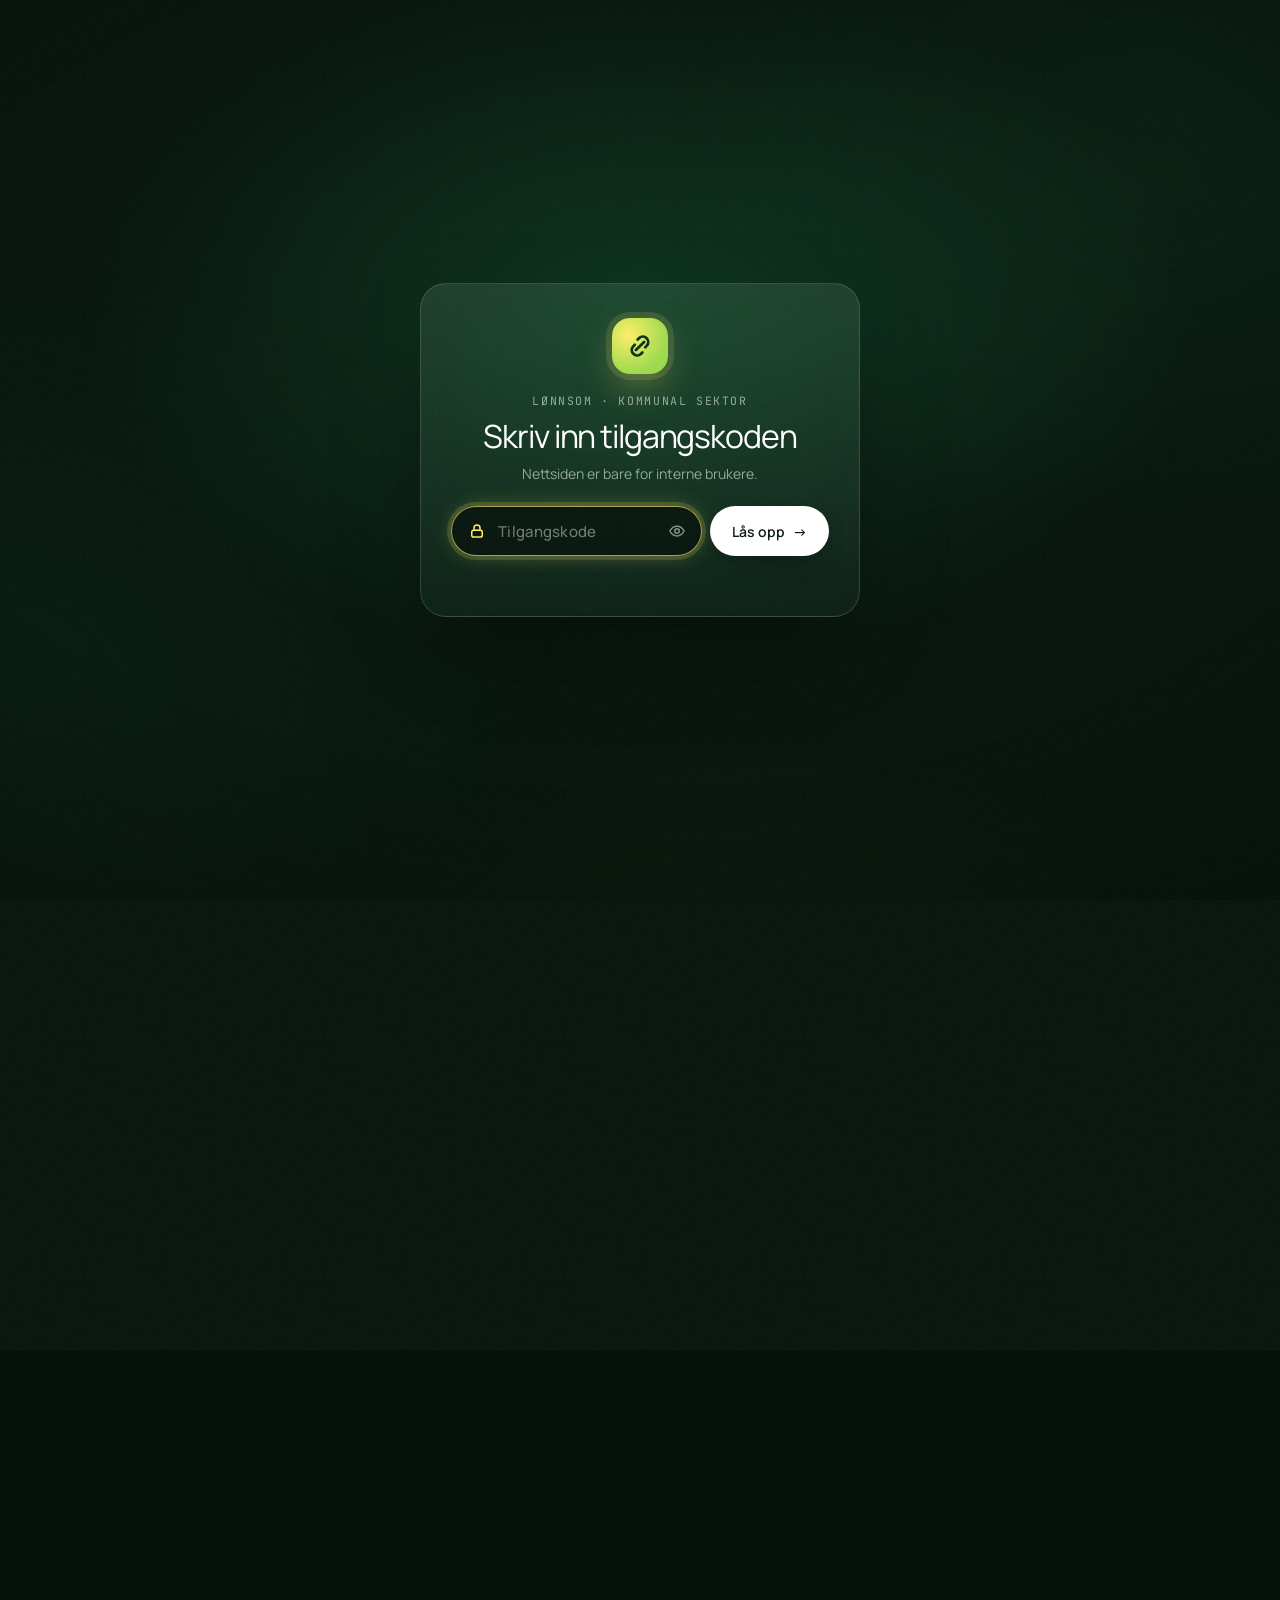
==== index.html @ acadf08d "Legg til tilgangskode for nettsiden - Inngangsbilde som skjuler siden til koden er skrevet inn - Kod" ====
<!doctype html>
<html lang="nb">
<head>
  <meta charset="utf-8" />
  <meta name="viewport" content="width=device-width, initial-scale=1" />
  <meta name="robots" content="noindex, nofollow" />
  <script>/* Tilgangskode: skjul siden til koden er skrevet inn (se common.js) */try{if(localStorage.getItem("lonnsom.tilgang")!=="6b29b11ce68a262dfa3caf9f489eb4ff62b6685bd73b86b9f7c54dc0cec670ff")document.documentElement.classList.add("locked")}catch(e){document.documentElement.classList.add("locked")}</script>
  <title>Lønnsom – Sykepengekalkulator</title>
  <meta name="description" content="Beregn arbeidsgiverperiode, NAV-periode, maksdato og gjenopptjening av sykepenger – laget for lønnsmedarbeidere i kommunal sektor." />
  <link rel="icon" href="data:image/svg+xml,%3Csvg xmlns=%27http://www.w3.org/2000/svg%27 viewBox=%270 0 32 32%27%3E%3Crect width=%2732%27 height=%2732%27 rx=%278%27 fill=%27%230b4a2b%27/%3E%3Cpath d=%27M12 20l8-8M13.5 9.5l1.6-1.6a5 5 0 0 1 7 7L20.5 16.5M18.5 22.5l-1.6 1.6a5 5 0 0 1-7-7l1.6-1.6%27 fill=%27none%27 stroke=%27%23feed65%27 stroke-width=%272.6%27 stroke-linecap=%27round%27/%3E%3C/svg%3E" />
  <link rel="preconnect" href="https://fonts.googleapis.com" />
  <link rel="preconnect" href="https://fonts.gstatic.com" crossorigin />
  <link href="https://fonts.googleapis.com/css2?family=Manrope:wght@300;400;500;600;700&family=JetBrains+Mono:wght@400;500&display=swap" rel="stylesheet" />
  <link rel="stylesheet" href="styles.css" />
</head>
<body>
  <div class="glow" aria-hidden="true"></div>

  <header class="topbar">
    <a class="brand" href="index.html" aria-label="Lønnsom – til toppen">
      <svg class="brand-mark" viewBox="0 0 24 24" aria-hidden="true"><path d="M8.5 15.5 15.5 8.5M10 6.5l1.3-1.3a4.6 4.6 0 0 1 6.5 6.5L16.5 13M14 17.5l-1.3 1.3a4.6 4.6 0 0 1-6.5-6.5L7.5 11"/></svg>
      Lønnsom
    </a>
    <nav class="nav-pill" aria-label="Seksjoner">
      <a href="#kalkulator">Kalkulator</a>
      <a href="#kalender">Kalender</a>
      <a href="#tidslinje">Tidslinje</a>
      <a href="#eksempler">Eksempler</a>
      <a href="#regler">Regler</a>
    </nav>
    <div class="page-menu" data-current="index.html"></div>
  </header>

  <section class="stage" id="top">
    <div class="stage-bg" aria-hidden="true">
      <span class="blob b1"></span><span class="blob b2"></span><span class="blob b3"></span><span class="blob b4"></span><span class="blob b5"></span>
    </div>
    <canvas class="hero-particles" aria-hidden="true"></canvas>
    <div class="scrim" aria-hidden="true"></div>

    <div class="stage-inner">
      <aside class="facts">
        <p class="facts-head"><svg viewBox="0 0 24 24" aria-hidden="true"><path d="M12 21s-7-6.2-7-11.5a7 7 0 0 1 14 0C19 14.8 12 21 12 21Z"/><circle cx="12" cy="9.5" r="2.5"/></svg> Kommunal sektor · HTA § 8</p>
        <div class="fact"><span>Arbeidsgiverperiode</span><b>16 dager</b><i>dag 1–16</i></div>
        <div class="fact"><span>Maks sykepenger</span><b>248 dager</b><i>≈ 52 uker</i></div>
        <div class="fact"><span>1 G fra 1.5.2026</span><b id="chipG">136 549</b><i>kr</i></div>
      </aside>

      <div class="hero">
        <p class="eyebrow">Folketrygdloven kap. 8 · Sykepenger</p>
        <h1>Sykepenger,<br />regnet ut riktig</h1>
        <div class="hero-row">
          <p class="lead">Regn ut arbeidsgiverperioden, når NAV overtar, maksdato og når den ansatte får ny rett. Laget for lønnsmedarbeidere i kommunen, med alt vist i en kalender.</p>
          <a class="cta-pill" href="#kalkulator">Start beregning <span>→</span></a>
        </div>
      </div>

      <ul class="features">
        <li><svg viewBox="0 0 24 24" aria-hidden="true"><rect x="3.5" y="5" width="17" height="15" rx="3"/><path d="M3.5 10h17M8 3v4M16 3v4"/></svg><span>Arbeidsgiverperiode og NAV-periode dag for dag</span></li>
        <li><svg viewBox="0 0 24 24" aria-hidden="true"><circle cx="12" cy="12" r="8.5"/><path d="M12 7.5V12l3 2"/></svg><span>Maksdato med 248-dagersregelen</span></li>
        <li><svg viewBox="0 0 24 24" aria-hidden="true"><path d="M4 12a8 8 0 0 1 13.7-5.7L20 8.5M20 4v4.5h-4.5M20 12a8 8 0 0 1-13.7 5.7L4 15.5M4 20v-4.5h4.5"/></svg><span>Ny rett etter 26 uker i arbeid</span></li>
        <li><svg viewBox="0 0 24 24" aria-hidden="true"><path d="M12 3 5 6v5.5c0 4.3 3 8 7 9.5 4-1.5 7-5.2 7-9.5V6l-7-3Z"/><path d="m9 12 2 2 4-4"/></svg><span>6G-tak, kommunens sykelønn og frister</span></li>
      </ul>
    </div>
  </section>

  <main>
    <!-- KALKULATOR -->
    <section id="kalkulator" class="calc">
      <form id="form" class="card form" autocomplete="off" onsubmit="return false">
        <div class="card-head">
          <h2>Fravær</h2>
          <button type="button" class="ghost" id="resetBtn">Nullstill</button>
        </div>

        <div class="grid2">
          <label class="field">
            <span>Første fraværsdag</span>
            <input type="date" id="start" required />
          </label>
          <label class="field">
            <span>Sykmeldt t.o.m. <em>valgfritt</em></span>
            <input type="date" id="end" />
          </label>
        </div>

        <label class="field">
          <span>Sykmeldingsgrad <output id="gradOut">100 %</output></span>
          <input type="range" id="grad" min="20" max="100" step="5" value="100" />
          <small>Gradert sykmelding gir lavere utbetaling, men hver dag teller som en hel sykepengedag.</small>
        </label>

        <div class="grid2">
          <label class="field">
            <span>Brukte dager <em>siste 3 år</em></span>
            <input type="number" id="prior" min="0" max="248" value="0" inputmode="numeric" />
          </label>
          <label class="field">
            <span>Ansatt fra <em>opptjening</em></span>
            <input type="date" id="ansatt" />
          </label>
        </div>

        <label class="field">
          <span>Årslønn (100 % lønn inkl. faste tillegg)</span>
          <div class="suffix"><input type="text" id="lonn" value="620 000" inputmode="numeric" /><i>kr</i></div>
        </label>

        <details class="adv">
          <summary>Flere faktorer <span>16-dagersregel · alder · ferie · G</span></summary>

          <fieldset>
            <legend>Tidligere sykefravær (16-dagersregelen)</legend>
            <div class="grid2">
              <label class="field">
                <span>Forrige fravær slutt</span>
                <input type="date" id="prevEnd" />
              </label>
              <label class="field">
                <span>AGP-dager brukt</span>
                <input type="number" id="prevAgp" min="0" max="16" value="0" inputmode="numeric" />
              </label>
            </div>
            <small>Hvis det er færre enn 16 dager mellom to fravær, regnes de sammen, og den ansatte får ikke en ny arbeidsgiverperiode.</small>
          </fieldset>

          <div class="grid2">
            <label class="field">
              <span>Fødselsdato <em>67/70 år</em></span>
              <input type="date" id="birth" />
            </label>
            <label class="field">
              <span>Ferie <em>hverdager</em></span>
              <input type="number" id="ferie" min="0" max="60" value="0" inputmode="numeric" />
            </label>
          </div>

          <div class="grid2">
            <label class="field">
              <span>Tilbake i arbeid <em>etter maks</em></span>
              <input type="date" id="back" />
            </label>
            <label class="field">
              <span>Grunnbeløp (G)</span>
              <div class="suffix"><input type="text" id="G" value="136 549" inputmode="numeric" /><i>kr</i></div>
            </label>
          </div>
        </details>
      </form>

      <div class="results" id="results" aria-live="polite"></div>
    </section>

    <!-- KALENDER -->
    <section id="kalender" class="section">
      <div class="section-head">
        <div>
          <p class="eyebrow">Kalender</p>
          <h2>Hvem betaler hvilken dag</h2>
        </div>
        <div class="seg" role="group" aria-label="Kalenderperiode">
          <button type="button" class="on" data-range="sick">Sykmeldingen</button>
          <button type="button" data-range="maks">Fram til maksdato</button>
        </div>
      </div>
      <div class="legend">
        <span><i class="sw agp"></i>Arbeidsgiver (AGP)</span>
        <span><i class="sw nav"></i>NAV</span>
        <span><i class="sw proj"></i>Framskrevet</span>
        <span><i class="sw maks"></i>Maksdato</span>
        <span><i class="sw hol"></i>Helligdag</span>
      </div>
      <div class="months" id="months"></div>
    </section>

    <!-- TIDSLINJE -->
    <section id="tidslinje" class="section">
      <div class="section-head">
        <div>
          <p class="eyebrow">Oppfølging</p>
          <h2>Tidslinje og frister</h2>
        </div>
      </div>
      <ol class="timeline" id="timeline"></ol>
    </section>

    <!-- EKSEMPLER -->
    <section class="section" id="eksempler">
      <div class="section-head">
        <div>
          <p class="eyebrow">Eksempler</p>
          <h2>Slik blir det i praksis</h2>
        </div>
      </div>
      <div class="examples">
        <article class="card example">
          <header class="ex-head">
            <span class="ex-avatar">K</span>
            <div><h3>Kari, sykepleier</h3><p>Sykmeldt hele 2026</p></div>
            <span class="ex-tag">Maksdato</span>
          </header>
          <p class="ex-text">Kari blir syk mandag 5. januar 2026 og er sykmeldt ut året. Hun har ikke vært syk de siste 3 årene og har 560 000 kr i årslønn.</p>
          <ol class="ex-steps">
            <li><span>Arbeidsgiverperiode, 16 dager</span><b>5.–20. jan. 2026</b></li>
            <li><span>NAV overtar</span><b>21. jan. 2026</b></li>
            <li><span>248 sykepengedager (12 i AGP + 236 fra NAV)</span><b>16. des. 2026</b></li>
            <li><span>Dagsats fra NAV (560 000 kr / 260)</span><b>2 154 kr</b></li>
            <li><span>Tilbake i jobb 17. des. + 26 uker</span><b>Ny rett 17. juni 2027</b></li>
          </ol>
          <p class="ex-note">Sykmeldingen varer til 31. desember, men NAV betaler ikke sykepenger etter maksdatoen 16. desember. Kari må være helt arbeidsfør i 26 uker før hun får ny rett.</p>
          <button type="button" class="primary ex-btn" data-form="form" data-scroll="#kalkulator" data-fill='{"start": "2026-01-05", "end": "2026-12-31", "grad": "100", "prior": "0", "ansatt": "2018-08-01", "lonn": "560 000", "prevEnd": "", "prevAgp": "0", "birth": "", "ferie": "0", "back": "", "G": "136 549"}'>Prøv i kalkulatoren</button>
        </article>
        <article class="card example">
          <header class="ex-head">
            <span class="ex-avatar">O</span>
            <div><h3>Ole, saksbehandler</h3><p>To fravær tett på hverandre</p></div>
            <span class="ex-tag">16-dagersregelen</span>
          </header>
          <p class="ex-text">Ole var syk 2.–9. mars 2026. Han blir syk igjen mandag 16. mars og er sykmeldt til 10. april. Årslønnen er 850 000 kr, som er over 6 G.</p>
          <ol class="ex-steps">
            <li><span>Dager mellom fraværene (10.–15. mars)</span><b>6 dager</b></li>
            <li><span>Resten av arbeidsgiverperioden (16 − 8 dager)</span><b>16.–23. mars</b></li>
            <li><span>NAV overtar</span><b>24. mars 2026</b></li>
            <li><span>Dagsats fra NAV (6 G = 819 294 kr / 260)</span><b>3 151 kr</b></li>
            <li><span>Kommunen dekker lønnen over 6 G (HTA)</span><b>118 kr / dag</b></li>
            <li><span>Sykepengedager brukt (6 fra mars + 20 nå)</span><b>26 av 248</b></li>
          </ol>
          <p class="ex-note">Skjærtorsdag, langfredag og 2. påskedag (2., 3. og 6. april) faller på hverdager og teller som sykepengedager.</p>
          <button type="button" class="primary ex-btn" data-form="form" data-scroll="#kalkulator" data-fill='{"start": "2026-03-16", "end": "2026-04-10", "grad": "100", "prior": "6", "ansatt": "2015-01-01", "lonn": "850 000", "prevEnd": "2026-03-09", "prevAgp": "8", "birth": "", "ferie": "0", "back": "", "G": "136 549"}'>Prøv i kalkulatoren</button>
        </article>
      </div>
    </section>

    <!-- REGLER -->
    <section id="regler" class="section">
      <div class="section-head">
        <div>
          <p class="eyebrow">Regelverk</p>
          <h2>Reglene i korte trekk</h2>
        </div>
      </div>
      <div class="rules">
        <article class="rule">
          <h3>Arbeidsgiverperioden</h3>
          <p>Arbeidsgiveren betaler de første <b>16 kalenderdagene</b>. Egenmeldingsdager og sykmeldingsdager regnes sammen. Arbeidsgiveren har bare plikt til å betale når den ansatte har vært ansatt i minst <b>4 uker</b>.</p>
          <span class="ref">ftrl. § 8-19</span>
        </article>
        <article class="rule">
          <h3>16-dagersregelen</h3>
          <p>Er det færre enn 16 dager mellom to fravær, regnes de som ett fravær. Dagene fra forrige arbeidsgiverperiode trekkes da fra. Var hele perioden brukt opp, betaler NAV fra første dag.</p>
          <span class="ref">ftrl. § 8-19</span>
        </article>
        <article class="rule">
          <h3>Maksdato – 248 dager</h3>
          <p>Den ansatte kan få sykepenger i høyst <b>248 sykepengedager</b>, omtrent 52 uker. Bare hverdager telles (mandag til fredag), også helligdager som faller på en hverdag. Arbeidsgiverperioden er med i de 248 dagene. Dager brukt de siste 3 årene trekkes fra.</p>
          <span class="ref">ftrl. § 8-12</span>
        </article>
        <article class="rule">
          <h3>Ny rett – 26 uker</h3>
          <p>Når maksdatoen er nådd, får den ansatte ikke ny rett til sykepenger før hen har vært <b>helt arbeidsfør i 26 uker</b> (182 dager) på rad. Etter maksdato kan AAP eller friskmelding til arbeidsformidling være aktuelt.</p>
          <span class="ref">ftrl. § 8-12</span>
        </article>
        <article class="rule">
          <h3>6G-tak og kommunal sykelønn</h3>
          <p>NAV betaler sykepenger av en inntekt på opptil <b>6 G</b>. Etter HTA § 8 får ansatte i kommunen full lønn i inntil <b>12 måneder</b>. Kommunen betaler da forskjellen over 6 G. Kommunen betaler ut lønnen og får refusjon fra NAV.</p>
          <span class="ref">HTA kap. 1 § 8</span>
        </article>
        <article class="rule">
          <h3>Gradert sykmelding</h3>
          <p>Utbetalingen følger sykmeldingsgraden, men en gradert dag teller som en <b>hel sykepengedag</b>. Den laveste graden er 20 %.</p>
          <span class="ref">ftrl. § 8-13</span>
        </article>
        <article class="rule">
          <h3>Opptjening og minsteinntekt</h3>
          <p>Den ansatte må ha vært i arbeid i minst <b>4 uker</b> rett før fraværet. Inntekten må være minst <b>½ G</b> i året. Har hen vært i jobben kortere enn 4 uker, kan NAV betale fra første dag hvis opptjeningen kommer fra en annen arbeidsgiver.</p>
          <span class="ref">ftrl. §§ 8-2, 8-3</span>
        </article>
        <article class="rule">
          <h3>67 og 70 år</h3>
          <p>Fra 67 år får den ansatte sykepenger i høyst <b>60 dager</b>, og inntekten må være over <b>2 G</b>. Retten til sykepenger faller bort fra og med dagen hen fyller 70 år.</p>
          <span class="ref">ftrl. § 8-51</span>
        </article>
        <article class="rule">
          <h3>Ferie og frister</h3>
          <p>Ferie i sykmeldingen gir ikke sykepenger, og feriedagene skyver maksdatoen fram. Refusjonskravet må sendes til NAV innen <b>3 måneder</b> etter utgangen av måneden kravet gjelder.</p>
          <span class="ref">ftrl. §§ 8-17, 22-13</span>
        </article>
      </div>
      <p class="disclaimer">Verktøyet er et hjelpemiddel og ikke et vedtak. Maksdatoen er beregnet ut fra opplysningene du fyller inn, og regelen om 3 år bakover er forenklet. Det er alltid NAVs vedtak og egen lokal avtale (for eksempel IA og egenmelding) som gjelder.</p>
    </section>
  </main>

  <footer class="foot">
    <span>Lønnsom</span>
    <span>G = <b id="footG">136 549 kr</b> · Beregningene skjer lokalt i nettleseren</span>
  </footer>

  <div class="toast" id="toast" role="status"></div>
  <script src="common.js"></script>
  <script src="particles.js"></script>
  <script src="app.js"></script>
</body>
</html>
---- styles.css ----
/* ============ Tokens ============ */
:root {
  /* Palett */
  --green: #1fa85e;
  --deep: #0b4a2b;
  --yellow: #feed65;
  --lime: #9bd94a;
  --danger: #ff6b5a;         /* kun for stopp-varsler */           /* overgang green → yellow */
  --night: #04120a;          /* side-bakgrunn */
  --cream: #f2fbf5;

  /* Aliaser brukt av app.js */
  --signal: var(--green);
  --ice-300: var(--yellow);
  --graphite-600: rgba(240, 251, 244, 0.35);

  --text: var(--cream);
  --muted: rgba(226, 244, 233, 0.6);
  --faint: rgba(226, 244, 233, 0.38);
  --glass: rgba(232, 248, 238, 0.07);
  --glass-2: rgba(232, 248, 238, 0.12);
  --line: rgba(224, 244, 232, 0.1);
  --line-2: rgba(224, 244, 232, 0.18);
  --radius: 22px;
  --sans: "Manrope", system-ui, -apple-system, "Segoe UI", sans-serif;
  --mono: "JetBrains Mono", ui-monospace, "SF Mono", Menlo, monospace;
  color-scheme: dark;
}

* { box-sizing: border-box; }
html { scroll-behavior: smooth; scroll-padding-top: 90px; }
body {
  margin: 0;
  min-height: 100vh;
  font-family: var(--sans);
  font-size: 15px;
  line-height: 1.55;
  color: var(--text);
  background: var(--night);
  -webkit-font-smoothing: antialiased;
  overflow-x: hidden;
}
::selection { background: var(--yellow); color: var(--deep); }

/* ============ Noise + vignette ============ */
body::before {
  content: "";
  position: fixed;
  inset: -50%;
  z-index: 100;
  pointer-events: none;
  opacity: 0.09;
  background-image: url("data:image/svg+xml,%3Csvg xmlns='http://www.w3.org/2000/svg' width='240' height='240'%3E%3Cfilter id='n'%3E%3CfeTurbulence type='fractalNoise' baseFrequency='.8' numOctaves='3' stitchTiles='stitch'/%3E%3CfeColorMatrix values='0 0 0 0 1 0 0 0 0 1 0 0 0 0 1 0 0 0 .6 0'/%3E%3C/filter%3E%3Crect width='100%25' height='100%25' filter='url(%23n)'/%3E%3C/svg%3E");
  animation: grain 1.2s steps(6) infinite;
}
body::after {
  content: "";
  position: fixed;
  inset: 0;
  z-index: 99;
  pointer-events: none;
  background: radial-gradient(ellipse 120% 95% at 50% 40%, transparent 50%, rgba(1, 8, 4, 0.5) 82%, rgba(1, 6, 3, 0.8) 100%);
}
@keyframes grain {
  0% { transform: translate(0, 0); }
  20% { transform: translate(-3%, 2%); }
  40% { transform: translate(2%, -3%); }
  60% { transform: translate(-2%, -1%); }
  80% { transform: translate(3%, 3%); }
  100% { transform: translate(0, 0); }
}
.glow {
  position: fixed;
  inset: 0;
  pointer-events: none;
  z-index: 0;
  background:
    radial-gradient(700px 520px at 90% 20%, rgba(31, 168, 94, 0.16), transparent 70%),
    radial-gradient(800px 600px at 0% 75%, rgba(11, 74, 43, 0.35), transparent 70%),
    radial-gradient(600px 400px at 60% 110%, rgba(254, 237, 101, 0.06), transparent 70%);
}

main, .foot { position: relative; z-index: 1; }
main { max-width: 1280px; margin: 0 auto; padding: 0 28px; }

/* ============ Topbar ============ */
.topbar {
  position: fixed;
  top: 0; left: 0; right: 0;
  z-index: 60;
  display: grid;
  grid-template-columns: 1fr auto 1fr;
  align-items: center;
  gap: 16px;
  padding: 22px max(40px, calc((100vw - 1280px) / 2 + 40px));
  transition: padding .3s, background .3s;
}
.topbar.scrolled {
  padding-top: 12px; padding-bottom: 12px;
  background: rgba(4, 18, 10, 0.72);
  backdrop-filter: blur(18px) saturate(1.3);
  -webkit-backdrop-filter: blur(18px) saturate(1.3);
  border-bottom: 1px solid var(--line);
}
.brand {
  display: inline-flex; align-items: center; gap: 10px;
  font-size: 21px; font-weight: 500; letter-spacing: -0.02em;
  color: #fff; text-decoration: none;
}
.brand-mark { width: 26px; height: 26px; fill: none; stroke: #fff; stroke-width: 2.4; stroke-linecap: round; }
.nav-pill {
  display: flex; gap: 2px; padding: 5px;
  border-radius: 16px;
  background: rgba(2, 28, 14, 0.38);
  border: 1px solid rgba(255, 255, 255, 0.14);
  backdrop-filter: blur(18px) saturate(1.3);
  -webkit-backdrop-filter: blur(18px) saturate(1.3);
  box-shadow: 0 10px 30px -12px rgba(0, 0, 0, 0.4);
}
.nav-pill a {
  position: relative;
  color: #fff;
  text-decoration: none;
  font-size: 14.5px; font-weight: 500;
  padding: 9px 16px;
  border-radius: 11px;
  transition: background .2s;
}
.nav-pill a { white-space: nowrap; }
.nav-pill a:hover { background: rgba(255, 255, 255, 0.1); }
.nav-pill a.on { background: rgba(255, 255, 255, 0.14); padding-left: 26px; }
.nav-pill a.on::before { content: ""; position: absolute; left: 13px; top: 50%; width: 5px; height: 5px; margin-top: -2.5px; border-radius: 50%; background: #fff; }
.topbar .page-menu { justify-self: end; }

/* Sidemeny (nedtrekk) */
.page-menu { position: relative; }
.menu-btn {
  display: inline-flex; align-items: center; gap: 10px;
  padding: 10px 14px 10px 18px;
  border: 0; border-radius: 999px;
  background: #fff; color: #04170c;
  font: 600 14px var(--sans);
  box-shadow: 0 14px 36px -14px rgba(0, 0, 0, 0.55);
  transition: transform .2s, box-shadow .2s;
}
.menu-btn:hover { transform: translateY(-1px); }
.menu-btn .menu-label { font: 500 10.5px var(--mono); letter-spacing: .1em; text-transform: uppercase; color: rgba(4, 23, 12, 0.5); }
.menu-btn svg { width: 16px; height: 16px; fill: none; stroke: currentColor; stroke-width: 2.2; stroke-linecap: round; stroke-linejoin: round; transition: transform .2s; }
.page-menu.open .menu-btn svg { transform: rotate(180deg); }
.menu-panel {
  position: absolute; right: 0; top: calc(100% + 10px);
  width: 320px; padding: 8px;
  border-radius: 20px;
  background: rgba(6, 30, 17, 0.95);
  border: 1px solid rgba(255, 255, 255, 0.14);
  backdrop-filter: blur(22px) saturate(1.3);
  -webkit-backdrop-filter: blur(22px) saturate(1.3);
  box-shadow: 0 30px 60px -20px rgba(0, 0, 0, 0.7);
  animation: menuIn .18s ease-out;
}
.menu-panel[hidden] { display: none; }
@keyframes menuIn { from { opacity: 0; transform: translateY(-6px); } to { opacity: 1; transform: none; } }
.menu-head { margin: 8px 12px 8px; font: 500 10.5px var(--mono); letter-spacing: .12em; text-transform: uppercase; color: var(--faint); }
.menu-panel a {
  display: grid; grid-template-columns: auto 1fr auto; align-items: center; gap: 14px;
  padding: 12px; border-radius: 14px;
  color: #fff; text-decoration: none;
  transition: background .15s;
}
.menu-panel a:hover, .menu-panel a:focus-visible { background: rgba(255, 255, 255, 0.08); outline: none; }
.menu-panel a[aria-current="page"] { background: rgba(254, 237, 101, 0.1); box-shadow: inset 0 0 0 1px rgba(254, 237, 101, 0.3); }
.menu-n { font: 500 11px var(--mono); color: var(--faint); }
.menu-panel a[aria-current="page"] .menu-n { color: var(--yellow); }
.menu-text { display: grid; gap: 1px; }
.menu-text b { font-size: 15px; font-weight: 600; }
.menu-text small { font-size: 12px; color: var(--muted); }
.menu-panel a svg { width: 16px; height: 16px; fill: none; stroke: var(--muted); stroke-width: 2; stroke-linecap: round; stroke-linejoin: round; transition: transform .15s, stroke .15s; }
.menu-panel a:hover svg { transform: translateX(3px); stroke: #fff; }

.cta-pill {
  display: inline-flex; align-items: center; gap: 10px;
  padding: 15px 24px;
  border-radius: 999px;
  background: #fff;
  color: #04170c;
  font-weight: 600; font-size: 15px;
  text-decoration: none;
  white-space: nowrap;
  box-shadow: 0 14px 36px -14px rgba(0, 0, 0, 0.55);
  transition: transform .2s, box-shadow .2s;
}
.cta-pill span { transition: transform .2s; }
.cta-pill:hover { transform: translateY(-2px); box-shadow: 0 18px 40px -14px rgba(0, 0, 0, 0.6); }
.cta-pill:hover span { transform: translateX(3px); }
.cta-pill.sm { padding: 10px 18px; font-size: 14px; }

/* ============ Stage (hero) ============ */
.stage {
  position: relative;
  z-index: 1;
  min-height: clamp(620px, 86svh, 880px);
  margin: 10px;
  border-radius: 28px;
  overflow: hidden;
  isolation: isolate;
  background: var(--deep);
  display: flex;
}
.stage-bg { position: absolute; inset: -10%; z-index: -2; filter: blur(46px) saturate(1.15); background: linear-gradient(115deg, #0f6a3a 0%, var(--green) 35%, #14834a 70%, var(--deep) 100%); }
.blob { position: absolute; border-radius: 50%; animation: drift 18s ease-in-out infinite alternate; }
.b1 { width: 40%; height: 50%; left: 36%; top: 8%; opacity: .9; background: radial-gradient(circle, var(--yellow) 0%, #e6e85a 30%, rgba(155, 217, 74, 0.6) 58%, transparent 72%); }
.b2 { width: 28%; height: 34%; left: 44%; top: 16%; opacity: .75; background: radial-gradient(circle, rgba(255, 246, 180, 0.95), rgba(254, 237, 101, 0) 65%); animation-duration: 22s; }
.b3 { width: 22%; height: 78%; left: 58%; top: 8%; border-radius: 45% 45% 30% 30%; background: radial-gradient(ellipse at 50% 40%, #021a0d 0%, rgba(6, 50, 26, 0.85) 45%, transparent 72%); animation-duration: 26s; }
.b4 { width: 50%; height: 60%; right: -10%; bottom: -10%; background: radial-gradient(circle, var(--deep) 0%, transparent 70%); animation-duration: 20s; }
.b5 { width: 40%; height: 40%; left: -12%; top: -8%; background: radial-gradient(circle, rgba(11, 74, 43, 0.9), transparent 70%); animation-duration: 24s; }
@keyframes drift {
  0% { transform: translate(0, 0) scale(1); }
  50% { transform: translate(3%, -2%) scale(1.05); }
  100% { transform: translate(-2%, 3%) scale(0.97); }
}
/* Mørk toning bak hero-teksten (kontrast) */
.scrim {
  position: absolute; inset: 0; z-index: -1; pointer-events: none;
  background:
    radial-gradient(ellipse 75% 65% at 22% 88%, rgba(2, 28, 14, 0.62), rgba(2, 28, 14, 0.25) 55%, transparent 80%),
    linear-gradient(180deg, rgba(0, 0, 0, 0) 40%, rgba(3, 30, 15, 0.55) 100%);
}
/* Partikler: i heroen og bak innholdet på resten av siden */
.hero-particles { position: absolute; inset: 0; z-index: -1; width: 100%; height: 100%; pointer-events: none; }
.page-particles { position: fixed; inset: 0; z-index: 0; width: 100vw; height: 100vh; pointer-events: none; }
.stage-inner {
  position: relative;
  width: 100%;
  max-width: 1280px;
  margin: 0 auto;
  padding: 120px 40px 32px;
  display: grid;
  grid-template-columns: minmax(0, 1fr) 290px;
  grid-template-rows: 1fr auto;
  column-gap: 48px;
}
.hero { grid-column: 1; grid-row: 1; align-self: center; max-width: 900px; }
.eyebrow {
  display: inline-flex; flex-wrap: wrap; align-items: center; gap: 8px;
  margin: 0 0 14px;
  font-family: var(--mono);
  font-size: 11.5px;
  letter-spacing: 0.14em;
  text-transform: uppercase;
  color: var(--muted);
}
.stage .eyebrow {
  color: #fff;
  padding: 7px 14px;
  border-radius: 999px;
  background: rgba(2, 28, 14, 0.42);
  border: 1px solid rgba(255, 255, 255, 0.14);
  backdrop-filter: blur(10px);
  -webkit-backdrop-filter: blur(10px);
}
h1 {
  margin: 0;
  font-size: clamp(46px, 7.2vw, 104px);
  line-height: 0.98;
  letter-spacing: -0.045em;
  font-weight: 400;
  color: #fff;
  text-shadow: 0 1px 2px rgba(2, 24, 12, 0.35), 0 4px 40px rgba(2, 24, 12, 0.45);
}
.hero-row { display: flex; align-items: center; gap: 28px; margin-top: 28px; flex-wrap: wrap; }
.lead { margin: 0; font-size: 17px; line-height: 1.5; color: #fff; max-width: 520px; font-weight: 500; text-shadow: 0 1px 14px rgba(2, 24, 12, 0.55); }

.facts {
  grid-column: 2;
  grid-row: 1;
  justify-self: end;
  align-self: center;
  width: 290px;
  padding: 14px;
  border-radius: 24px;
  background: rgba(8, 70, 38, 0.28);
  border: 1px solid rgba(255, 255, 255, 0.14);
  backdrop-filter: blur(20px) saturate(1.2);
  -webkit-backdrop-filter: blur(20px) saturate(1.2);
  display: grid; gap: 10px;
}
.facts-head { display: flex; align-items: center; gap: 8px; margin: 4px 6px 2px; font-size: 13px; color: rgba(255, 255, 255, 0.85); }
.facts-head svg { width: 16px; height: 16px; fill: none; stroke: currentColor; stroke-width: 1.8; }
.fact {
  display: grid; grid-template-columns: 1fr auto; align-items: end; gap: 2px 8px;
  padding: 16px 18px;
  border-radius: 16px;
  background: rgba(255, 255, 255, 0.13);
  border: 1px solid rgba(255, 255, 255, 0.12);
}
.fact span { grid-column: 1 / -1; font-size: 15px; color: rgba(255, 255, 255, 0.92); margin-bottom: 10px; }
.fact b { font-size: 22px; font-weight: 500; letter-spacing: -0.02em; color: #fff; }
.fact i { font-style: normal; font-size: 12px; color: rgba(255, 255, 255, 0.7); padding: 3px 10px; border-radius: 99px; background: rgba(0, 0, 0, 0.18); }

.features {
  grid-column: 1 / -1;
  grid-row: 2;
  list-style: none;
  margin: 34px 0 0; padding: 26px 0 0;
  border-top: 1px solid rgba(255, 255, 255, 0.2);
  display: grid; grid-template-columns: repeat(4, 1fr); gap: 20px;
}
.features li { display: grid; align-content: start; gap: 10px; font-size: 14.5px; color: rgba(255, 255, 255, 0.92); line-height: 1.4; max-width: 230px; }
.features svg { width: 22px; height: 22px; fill: none; stroke: #fff; stroke-width: 1.7; stroke-linecap: round; stroke-linejoin: round; }

/* ============ Cards ============ */
.card {
  background: linear-gradient(180deg, rgba(232, 248, 238, 0.08), rgba(232, 248, 238, 0.035));
  border: 1px solid var(--line);
  border-radius: var(--radius);
  box-shadow: 0 1px 0 rgba(255, 255, 255, 0.05) inset, 0 30px 60px -36px rgba(0, 0, 0, 0.7);
  backdrop-filter: blur(16px);
  -webkit-backdrop-filter: blur(16px);
}
.card-head { display: flex; justify-content: space-between; align-items: center; margin-bottom: 18px; gap: 12px; }
h2 { margin: 0; font-size: 24px; letter-spacing: -0.03em; font-weight: 500; color: #fff; }
h3 { margin: 0 0 6px; font-size: 15.5px; font-weight: 600; color: #fff; letter-spacing: -0.01em; }

/* ============ Calculator layout ============ */
.calc {
  display: grid;
  grid-template-columns: minmax(320px, 420px) minmax(0, 1fr);
  gap: 20px;
  align-items: start;
  padding: 90px 0 32px;
}
.form { padding: 26px; position: sticky; top: 86px; }

.field { display: flex; flex-direction: column; gap: 7px; margin-bottom: 16px; min-width: 0; }
.field > span {
  display: flex; justify-content: space-between; align-items: baseline; gap: 8px;
  font-size: 13px; font-weight: 500; color: rgba(240, 251, 244, 0.82);
}
.field em { font-style: normal; font-size: 11px; color: var(--faint); font-family: var(--mono); }
.field small, fieldset small { font-size: 12px; color: var(--muted); line-height: 1.45; }
.field output { font-family: var(--mono); color: var(--yellow); font-weight: 500; }
.grid2 { display: grid; grid-template-columns: minmax(0, 1fr) minmax(0, 1fr); gap: 12px; align-items: end; }
.field > span { white-space: nowrap; min-height: 20px; }
.field > span > :first-child, .field > span { overflow: hidden; text-overflow: ellipsis; }

input[type="date"], input[type="number"], input[type="text"] {
  width: 100%;
  min-width: 0;
  height: 44px;
  padding: 0 14px;
  font: 500 14px var(--sans);
  font-variant-numeric: tabular-nums;
  color: #fff;
  background: rgba(1, 8, 4, 0.35);
  border: 1px solid var(--line-2);
  border-radius: 12px;
  outline: none;
  transition: border-color .15s, box-shadow .15s, background .15s;
}
input:hover { border-color: rgba(224, 244, 232, 0.3); }
input:focus { border-color: rgba(254, 237, 101, 0.6); box-shadow: 0 0 0 3px rgba(254, 237, 101, 0.14); background: rgba(1, 8, 4, 0.55); }
input[type="date"]::-webkit-calendar-picker-indicator { filter: invert(0.9) sepia(.3); opacity: .6; cursor: pointer; }
.suffix { position: relative; }
.suffix input { padding-right: 38px; }
.suffix i { position: absolute; right: 14px; top: 50%; transform: translateY(-50%); font-style: normal; color: var(--muted); font-size: 12px; }

input[type="range"] {
  -webkit-appearance: none; appearance: none;
  width: 100%; height: 6px; margin: 10px 0 4px;
  border-radius: 99px;
  background: linear-gradient(90deg, var(--green), var(--lime) calc(var(--p, 100%) * .7), var(--yellow) var(--p, 100%), rgba(224, 244, 232, 0.14) var(--p, 100%));
  outline: none;
}
input[type="range"]::-webkit-slider-thumb {
  -webkit-appearance: none; width: 20px; height: 20px; border-radius: 50%;
  background: #fff; border: 0; cursor: pointer;
  box-shadow: 0 0 0 5px rgba(254, 237, 101, 0.25), 0 2px 10px rgba(0,0,0,.5);
}
input[type="range"]::-moz-range-thumb {
  width: 18px; height: 18px; border-radius: 50%; border: 0;
  background: #fff; cursor: pointer;
}

.adv { border-top: 1px solid var(--line); margin-top: 6px; padding-top: 14px; }
.adv summary {
  cursor: pointer; list-style: none;
  display: flex; justify-content: space-between; align-items: center; gap: 10px;
  font-weight: 600; font-size: 14px; color: #fff;
}
.adv summary::-webkit-details-marker { display: none; }
.adv summary span { font: 400 11px var(--mono); color: var(--faint); }
.adv summary::after { content: "+"; display: grid; place-items: center; flex: none; width: 24px; height: 24px; border-radius: 50%; background: var(--glass-2); font: 500 15px var(--sans); color: #fff; }
.adv[open] summary::after { content: "–"; }
.adv[open] summary { margin-bottom: 16px; }
fieldset { border: 0; border-bottom: 1px solid var(--line); padding: 0 0 6px; margin: 0 0 18px; min-width: 0; }
fieldset small { display: block; margin: -6px 0 12px; }
legend { padding: 0; margin-bottom: 12px; font: 500 11px var(--mono); letter-spacing: .1em; text-transform: uppercase; color: var(--faint); }

button { font-family: inherit; cursor: pointer; }
.ghost {
  background: var(--glass); color: rgba(240, 251, 244, 0.85);
  border: 1px solid var(--line-2); border-radius: 999px;
  padding: 8px 14px; font-size: 13px; font-weight: 500;
  transition: all .15s;
}
.ghost:hover { color: #fff; background: var(--glass-2); }
.primary {
  display: inline-flex; align-items: center; gap: 8px;
  background: #fff; color: #04170c; border: 0; border-radius: 999px;
  padding: 9px 18px; font-size: 13px; font-weight: 600;
  box-shadow: 0 10px 26px -12px rgba(0, 0, 0, 0.6);
  transition: transform .15s;
}
.primary::after { content: "→"; }
.primary:hover { transform: translateY(-1px); }

/* ============ Results ============ */
.results { display: grid; gap: 16px; min-width: 0; }
.alerts { display: grid; gap: 8px; }
.alert {
  display: flex; gap: 10px; align-items: flex-start;
  padding: 13px 16px; border-radius: 14px;
  font-size: 13.5px; line-height: 1.45;
  border: 1px solid var(--line-2);
  background: var(--glass);
  backdrop-filter: blur(10px);
}
.alert::before { content: ""; flex: none; width: 8px; height: 8px; margin-top: 6px; border-radius: 50%; background: var(--faint); }
.alert.warn { border-color: rgba(254, 237, 101, 0.3); background: rgba(254, 237, 101, 0.07); }
.alert.warn::before { background: var(--yellow); }
.alert.stop { border-color: rgba(255, 107, 90, 0.45); background: rgba(255, 107, 90, 0.1); }
.alert.stop::before { background: var(--danger); }

.split { display: grid; grid-template-columns: 1fr 1fr; gap: 16px; }
.pane { padding: 22px 24px; position: relative; overflow: hidden; }
.pane .tag {
  display: inline-flex; align-items: center; gap: 8px;
  font: 500 11px var(--mono); letter-spacing: .12em; text-transform: uppercase; color: var(--muted);
}
.pane .tag i { width: 8px; height: 8px; border-radius: 50%; background: var(--yellow); box-shadow: 0 0 10px rgba(254, 237, 101, 0.7); }
.pane.agp .tag { color: rgba(255, 255, 255, 0.85); }
.pane.agp .tag i { background: #fff; box-shadow: 0 0 10px rgba(255,255,255,.7); }
.pane.agp {
  border-color: rgba(255, 255, 255, 0.16);
  background:
    radial-gradient(120% 140% at 0% 0%, rgba(254, 237, 101, 0.35), transparent 50%),
    linear-gradient(135deg, var(--green), var(--deep));
}
.pane.agp .sub, .pane.agp .kv dt { color: rgba(255, 255, 255, 0.75); }
.big { font-size: clamp(23px, 2.6vw, 30px); font-weight: 500; letter-spacing: -0.035em; color: #fff; margin: 12px 0 2px; line-height: 1.15; }
.big .arrow { color: rgba(255, 255, 255, 0.55); font-weight: 300; margin: 0 6px; }
.sub { color: var(--muted); font-size: 13px; }
.kv { display: grid; grid-template-columns: 1fr auto; gap: 7px 12px; margin-top: 16px; font-size: 13px; }
.kv dt { color: var(--muted); }
.kv dd { margin: 0; text-align: right; font-weight: 600; font-variant-numeric: tabular-nums; color: #fff; }

.maks-card { padding: 26px; display: grid; grid-template-columns: auto 1fr; gap: 30px; align-items: center; }
.ring { position: relative; width: 172px; height: 172px; }
.ring svg { width: 100%; height: 100%; transform: rotate(-90deg); }
.ring circle { fill: none; stroke-width: 12; }
.ring .bg { stroke: rgba(224, 244, 232, 0.08); }
.ring .prior { stroke: rgba(240, 251, 244, 0.35); }
.ring .used { stroke: var(--yellow); transition: stroke-dasharray .6s cubic-bezier(.2,.8,.2,1); }
.ring .agp { stroke: var(--green); }
.ring-label { position: absolute; inset: 0; display: grid; place-content: center; text-align: center; }
.ring-label b { font-size: 40px; font-weight: 500; letter-spacing: -0.04em; color: #fff; line-height: 1; }
.ring-label span { font-size: 11.5px; color: var(--muted); margin-top: 4px; }
.maks-date { font-size: clamp(32px, 4vw, 52px); font-weight: 400; letter-spacing: -0.045em; color: #fff; line-height: 1.02; margin: 8px 0 8px; }
.maks-date .red { color: var(--danger); }
.stats { display: grid; grid-template-columns: repeat(3, 1fr); gap: 10px; margin-top: 18px; }
.stat { padding: 12px 14px; border-radius: 14px; background: rgba(232, 248, 238, 0.06); border: 1px solid var(--line); }
.stat b { display: block; font-size: 19px; font-weight: 600; letter-spacing: -0.02em; color: #fff; }
.stat span { font-size: 11.5px; color: var(--muted); }

.money { padding: 22px 24px; }
.money table { width: 100%; border-collapse: collapse; margin-top: 14px; font-size: 13.5px; }
.money th { text-align: left; font-weight: 500; color: var(--faint); padding: 8px 0; font-size: 12px; border-bottom: 1px solid var(--line); }
.money th:not(:first-child), .money td:not(:first-child) { text-align: right; }
.money td { padding: 12px 0; border-bottom: 1px solid var(--line); font-weight: 600; font-variant-numeric: tabular-nums; color: #fff; }
.money td:first-child { font-weight: 400; color: rgba(240, 251, 244, 0.85); }
.money tr:last-child td { border-bottom: 0; }
.money .pill { display: inline-block; width: 9px; height: 9px; border-radius: 50%; margin-right: 10px; vertical-align: 0; }
.money .note { margin: 14px 0 0; font-size: 12px; color: var(--muted); }

.actions { display: flex; gap: 8px; flex-wrap: wrap; justify-content: flex-end; }

/* ============ Sections ============ */
.section { padding: 70px 0 8px; }
.section-head { display: flex; justify-content: space-between; align-items: flex-end; gap: 16px; margin-bottom: 22px; flex-wrap: wrap; }
.section-head h2 { font-size: clamp(30px, 4vw, 48px); font-weight: 400; letter-spacing: -0.045em; line-height: 1.05; }
.section-head .eyebrow { margin-bottom: 8px; }

.seg { display: inline-flex; padding: 5px; border-radius: 16px; background: var(--glass); border: 1px solid var(--line); backdrop-filter: blur(12px); }
.seg button { border: 0; background: transparent; color: rgba(240, 251, 244, 0.8); padding: 9px 16px; border-radius: 11px; font-size: 13.5px; font-weight: 500; transition: all .15s; }
.seg button.on { background: #fff; color: #04170c; font-weight: 600; }

/* ============ Calendar ============ */
.legend { display: flex; gap: 18px; flex-wrap: wrap; font-size: 13px; color: rgba(240, 251, 244, 0.8); margin-bottom: 16px; }
.legend span { display: inline-flex; align-items: center; gap: 8px; }
.sw { width: 14px; height: 14px; border-radius: 50%; display: inline-block; }
.sw.agp { background: var(--green); }
.sw.nav { background: var(--yellow); }
.sw.proj { background: transparent; border: 1px dashed rgba(254, 237, 101, 0.6); }
.sw.maks { background: transparent; border: 2px solid #fff; }
.sw.hol { background: transparent; position: relative; border: 1px solid var(--line-2); }
.sw.hol::after { content: ""; position: absolute; top: 1px; right: 1px; width: 4px; height: 4px; border-radius: 50%; background: var(--lime); }

.months { display: grid; grid-template-columns: repeat(auto-fill, minmax(min(260px, 100%), 1fr)); gap: 14px; }
.month { padding: 18px; }
.month h4 { margin: 0 0 12px; font-size: 15px; font-weight: 500; letter-spacing: -0.01em; color: #fff; display: flex; justify-content: space-between; text-transform: capitalize; }
.month h4 span { font: 400 11px var(--mono); color: var(--faint); text-transform: none; align-self: center; }
.dow, .days { display: grid; grid-template-columns: repeat(7, 1fr); gap: 4px; }
.dow span { font: 500 10px var(--mono); color: var(--faint); text-align: center; padding-bottom: 4px; }
.d {
  position: relative;
  aspect-ratio: 1;
  display: grid; place-items: center;
  font-size: 12px; font-weight: 500;
  font-variant-numeric: tabular-nums;
  color: rgba(240, 251, 244, 0.78);
  border-radius: 50%;
  transition: transform .12s;
}
.d.empty { visibility: hidden; }
.d.we { color: var(--faint); }
.d.agp { background: var(--green); color: #fff; }
.d.agp.we { background: rgba(31, 168, 94, 0.55); }
.d.nav { background: var(--yellow); color: #073019; font-weight: 600; }
.d.nav.we { background: rgba(254, 237, 101, 0.45); }
.d.nav.ferie { background: repeating-linear-gradient(135deg, rgba(254,237,101,.5) 0 3px, rgba(254,237,101,.15) 3px 6px); color: #fff; }
.d.proj { border: 1px dashed rgba(254, 237, 101, 0.5); color: rgba(240, 251, 244, 0.85); }
.d.maks { outline: 2px solid #fff; outline-offset: 2px; font-weight: 700; color: #fff; }
.d.maks.nav { color: #073019; }
.d.hol::after { content: ""; position: absolute; top: 2px; right: 2px; width: 5px; height: 5px; border-radius: 50%; background: var(--lime); box-shadow: 0 0 0 1.5px var(--night); }
.d.today { box-shadow: inset 0 0 0 1.5px #fff; }
.d[title]:hover { transform: scale(1.15); z-index: 2; }
.months .more { display: grid; place-items: center; text-align: center; color: var(--muted); font-size: 13px; padding: 20px; }

/* ============ Timeline ============ */
.timeline { list-style: none; margin: 0; padding: 0; position: relative; display: grid; gap: 10px; }
.timeline::before { content: ""; position: absolute; left: 17px; top: 14px; bottom: 14px; width: 2px; background: linear-gradient(var(--yellow), var(--green) 25%, var(--line-2) 55%); }
.timeline li { position: relative; display: grid; grid-template-columns: 36px minmax(0, 1fr) 150px; gap: 14px; align-items: center; }
.timeline .node { width: 36px; height: 36px; border-radius: 50%; display: grid; place-items: center; background: #0a2617; border: 1px solid var(--line-2); font: 500 9.5px var(--mono); color: rgba(240, 251, 244, 0.8); z-index: 1; }
.timeline li.past .node { background: rgba(240, 251, 244, 0.85); border-color: transparent; color: #073019; }
.timeline li.key .node { border-color: var(--green); color: #fff; background: #0c311d; }
.timeline li.key.past .node { background: var(--green); color: #fff; }
.timeline .tl-body { padding: 15px 20px; }
.timeline .tl-body p { margin: 0; font-size: 13px; color: var(--muted); }
.timeline .tl-date { font-size: 14px; font-weight: 600; color: #fff; text-align: right; white-space: nowrap; font-variant-numeric: tabular-nums; }
.timeline .tl-date small { display: block; font-size: 11.5px; font-weight: 400; color: var(--faint); }

/* ============ Rules ============ */
.rules { display: grid; grid-template-columns: repeat(auto-fill, minmax(min(290px, 100%), 1fr)); gap: 14px; }
.rule { position: relative; padding: 22px 24px 48px; border-radius: var(--radius); border: 1px solid var(--line); background: var(--glass); backdrop-filter: blur(12px); transition: border-color .2s, transform .2s, background .2s; }
.rule:hover { border-color: var(--line-2); background: var(--glass-2); transform: translateY(-3px); }
.rule h3 { font-size: 17px; font-weight: 500; letter-spacing: -0.02em; margin-bottom: 8px; }
.rule p { margin: 0; color: rgba(240, 251, 244, 0.72); font-size: 13.5px; }
.rule b { color: #fff; font-weight: 600; }
.rule .ref { position: absolute; left: 24px; bottom: 18px; font: 500 11px var(--mono); color: var(--yellow); letter-spacing: .04em; }
.disclaimer { margin: 24px 0 0; padding: 16px 18px; border-left: 2px solid var(--yellow); color: var(--muted); font-size: 13px; background: rgba(232, 248, 238, 0.04); border-radius: 0 12px 12px 0; }

/* ============ Footer / toast ============ */
.foot { max-width: 1280px; margin: 72px auto 0; padding: 26px 28px; display: flex; justify-content: space-between; gap: 12px; flex-wrap: wrap; color: var(--muted); font-size: 13px; border-top: 1px solid var(--line); }
.foot b { color: #fff; font-weight: 600; }
.toast { position: fixed; left: 50%; bottom: 28px; transform: translate(-50%, 20px); opacity: 0; z-index: 200; padding: 11px 18px; border-radius: 999px; background: #fff; color: #04170c; font-size: 13.5px; font-weight: 600; transition: all .25s; pointer-events: none; box-shadow: 0 14px 30px -10px rgba(0,0,0,.6); }
.toast.show { opacity: 1; transform: translate(-50%, 0); }

@media (prefers-reduced-motion: reduce) {
  body::before, .blob { animation: none; }
  html { scroll-behavior: auto; }
}

/* ============ Responsive ============ */
@media (max-width: 1000px) {
  .calc { grid-template-columns: minmax(0, 1fr); }
  .form { position: static; }
  .features { grid-template-columns: repeat(2, 1fr); }
  .stage-inner { grid-template-columns: minmax(0, 1fr); }
  .facts { grid-column: 1; grid-row: 2; justify-self: stretch; width: auto; margin-top: 32px; grid-template-columns: repeat(3, 1fr); }
  .facts-head { grid-column: 1 / -1; }
  .features { grid-row: 3; }
}
@media (max-width: 1060px) {
  .menu-btn .menu-label { display: none; }
  .nav-pill a { padding: 9px 12px; font-size: 14px; }
  .nav-pill a.on { padding-left: 22px; }
  .nav-pill a.on::before { left: 10px; }
}
@media (max-width: 900px) {
  .topbar { grid-template-columns: 1fr auto; }
  .nav-pill { display: none; }
}
@media (max-width: 760px) {
  .topbar { padding: 14px 18px; grid-template-columns: 1fr auto; }
  .topbar.scrolled { padding: 10px 18px; }
  .nav-pill { display: none; }
  .menu-btn .menu-label { display: none; }
  .menu-panel { width: min(320px, calc(100vw - 36px)); }
  .stage { margin: 6px; border-radius: 22px; min-height: auto; }
  .stage-inner { padding: 88px 20px 24px; grid-template-columns: minmax(0, 1fr); grid-template-rows: auto; }
  .hero { grid-row: 1; }
  .facts { grid-column: 1; grid-row: 2; justify-self: stretch; width: auto; margin-top: 28px; grid-template-columns: repeat(3, 1fr); padding: 8px; gap: 6px; }
  .facts-head { display: none; }
  .fact { padding: 12px; grid-template-columns: 1fr; }
  .fact span { font-size: 10.5px; line-height: 1.3; margin-bottom: 6px; }
  .fact b { font-size: 17px; }
  .fact i { display: none; }
  .features { grid-row: 3; grid-template-columns: 1fr 1fr; gap: 16px; margin-top: 24px; padding-top: 20px; }
  .features li { font-size: 13px; }
  .hero-row .cta-pill { width: 100%; justify-content: center; }
}
@media (max-width: 640px) {
  .adv summary span { display: none; }
  .money th:nth-child(3), .money td:nth-child(3) { display: none; }
  .money td { white-space: nowrap; }
  .money td:first-child { white-space: normal; padding-right: 10px; }
  .money .card-head { flex-wrap: wrap; }
  .money .card-head h3 { width: 100%; }
  .money .actions { justify-content: flex-start; }
  main { padding: 0 16px; }
  .calc { padding-top: 48px; }
  .split, .stats { grid-template-columns: minmax(0, 1fr); }
  .results, .form, .card { min-width: 0; max-width: 100%; }
  .maks-card { grid-template-columns: 1fr; justify-items: center; text-align: center; }
  .form { padding: 18px; }
  .grid2 { grid-template-columns: 1fr; gap: 0; }
  .timeline li { grid-template-columns: 36px 1fr; }
  .timeline .tl-date { grid-column: 2; text-align: left; margin-top: -6px; }
  .foot { padding: 20px 16px; }
}

/* ============ Print ============ */
@media print {
  body { background: #fff; color: #111; }
  body::before, body::after, .glow, .topbar, .stage, .form, .seg, .actions, .foot, .toast { display: none !important; }
  .card, .rule { background: #fff !important; border-color: #ccc !important; box-shadow: none !important; backdrop-filter: none !important; }
  .calc { grid-template-columns: 1fr; padding-top: 0; }
  h2, h3, .big, .maks-date, .stat b, .ring-label b, .kv dd, .money td { color: #111 !important; }
}

/* ============ Ferie-siden ============ */
.tools { display: grid; grid-template-columns: repeat(2, minmax(0, 1fr)); gap: 20px; align-items: start; padding: 90px 0 16px; }
.tool { padding: 26px; }
.tool .card-head { align-items: flex-end; flex-wrap: wrap; }
.tool .card-head .eyebrow { margin-bottom: 6px; }
.tool .seg button { padding: 7px 12px; font-size: 13px; }
.hint { display: block; margin: -4px 0 4px; font-size: 12px; color: var(--muted); line-height: 1.5; }
.hint b { color: #fff; font-weight: 600; }

.out { margin-top: 18px; padding-top: 18px; border-top: 1px solid var(--line); display: grid; gap: 14px; }
.out-main { display: grid; gap: 4px; padding: 18px 20px; border-radius: 16px; border: 1px solid rgba(255, 255, 255, 0.16);
  background:
    radial-gradient(120% 140% at 0% 0%, rgba(254, 237, 101, 0.3), transparent 50%),
    linear-gradient(135deg, var(--green), var(--deep)); }
.out-label { font: 500 11px var(--mono); letter-spacing: .1em; text-transform: uppercase; color: rgba(255, 255, 255, 0.82); }
.out-big { font-size: clamp(32px, 4vw, 44px); font-weight: 400; letter-spacing: -0.045em; line-height: 1.05; color: #fff; }
.out-big small { font-size: 16px; letter-spacing: -0.01em; color: rgba(255, 255, 255, 0.8); }
.out-sub { font-size: 13px; color: rgba(255, 255, 255, 0.82); }
.out-table { width: 100%; border-collapse: collapse; font-size: 13.5px; }
.out-table td { padding: 9px 0; border-bottom: 1px solid var(--line); color: rgba(240, 251, 244, 0.85); }
.out-table td:last-child { text-align: right; font-weight: 600; color: #fff; font-variant-numeric: tabular-nums; white-space: nowrap; padding-left: 12px; }
.out-table tr:last-child td { border-bottom: 0; }
.out-table td small { display: block; margin: 2px 0 0 19px; font-size: 12px; color: var(--muted); }
.out-table tr.muted td { color: var(--muted); }
.out-table tr.muted td:last-child { color: var(--yellow); }
.out-note { margin: 0; padding: 11px 14px; border-radius: 12px; font-size: 13px; line-height: 1.5; color: rgba(240, 251, 244, 0.85); background: var(--glass); border: 1px solid var(--line); }
.out-note b { color: #fff; font-weight: 600; }
.out-note.ok { border-color: rgba(254, 237, 101, 0.3); background: rgba(254, 237, 101, 0.07); }
.out-note.stop { border-color: rgba(255, 107, 90, 0.45); background: rgba(255, 107, 90, 0.1); }

.strip-wrap { padding: 14px; border-radius: 16px; background: rgba(1, 8, 4, 0.25); border: 1px solid var(--line); }
.strip-wrap .dow, .strip-wrap .days { max-width: 340px; }
.legend.mini { margin: 0; gap: 14px; font-size: 12px; }
.sw.sat { background: rgba(254, 237, 101, 0.45); }

.rate-grid { display: grid; grid-template-columns: repeat(2, minmax(0, 1fr)); gap: 16px; }
.rate { padding: 24px; display: grid; gap: 16px; }
.rate.hl { border-color: rgba(254, 237, 101, 0.3); background: linear-gradient(180deg, rgba(254, 237, 101, 0.08), rgba(232, 248, 238, 0.03)); }
.rate-label { font: 500 11px var(--mono); letter-spacing: .12em; text-transform: uppercase; color: var(--muted); }
.rate.hl .rate-label { color: var(--yellow); }
.rate-row { display: grid; grid-template-columns: 1fr 1fr; gap: 16px; }
.rate-row > div { display: grid; gap: 4px; }
.rate-row b { font-size: clamp(30px, 3.4vw, 44px); font-weight: 400; letter-spacing: -0.045em; line-height: 1; color: #fff; }
.rate-row span { font-size: 12.5px; color: var(--muted); line-height: 1.4; }
.rate-row.sub60 { padding-top: 16px; border-top: 1px solid var(--line); }
.rate-row.sub60 b { font-size: clamp(22px, 2.4vw, 28px); color: rgba(240, 251, 244, 0.9); }

@media (max-width: 900px) {
  .tools, .rate-grid { grid-template-columns: minmax(0, 1fr); }
}
@media (max-width: 640px) {
  .tools { padding-top: 48px; }
  .tool { padding: 18px; }
}

/* ============ Pensjon-siden ============ */
#pResult { display: grid; gap: 16px; }
#pResult .card-head { margin-bottom: 0; }
#pResult .stats { margin-top: 0; }
#pBadge:empty { display: none; }
.out-table .pill { display: inline-block; width: 9px; height: 9px; border-radius: 50%; margin-right: 10px; }

.axis { padding: 26px 4px 22px; }
.axis-bar { position: relative; display: flex; height: 38px; border-radius: 12px; overflow: visible; }
.axis-bar > span { height: 100%; }
.seg-b.off { background: rgba(232, 248, 238, 0.12); }
.axis-rates { display: flex; margin-top: 4px; }
.axis-rates span { text-align: center; font: 500 11px var(--mono); color: rgba(240, 251, 244, 0.85); white-space: nowrap; overflow: hidden; text-overflow: ellipsis; padding: 0 4px; }
.axis-marker.edge-l em { left: 0; transform: translate(-6px, -4px); }
.axis-marker.edge-r em { left: auto; right: 0; transform: translate(6px, -4px); }
.seg-a { background: linear-gradient(90deg, var(--yellow), #d9ea5d); color: #073019; border-radius: 12px 0 0 12px; }
.seg-b { background: linear-gradient(90deg, var(--green), var(--lime)); color: #04170c; }
.seg-c { background: repeating-linear-gradient(135deg, rgba(232,248,238,.08) 0 6px, rgba(232,248,238,.03) 6px 12px); border-radius: 0 12px 12px 0; border: 1px solid var(--line); }
.axis-marker { position: absolute; top: -10px; bottom: -10px; width: 2px; margin-left: -1px; background: #fff; border-radius: 2px; box-shadow: 0 0 0 3px rgba(4, 18, 10, 0.5); }
.axis-marker em { position: absolute; bottom: 100%; left: 50%; transform: translate(-50%, -4px); font: 600 11.5px var(--sans); font-style: normal; color: #04170c; background: #fff; padding: 3px 8px; border-radius: 99px; white-space: nowrap; }
.axis-labels { position: relative; height: 18px; margin-top: 10px; }
.axis-labels span { position: absolute; transform: translateX(-50%); font: 500 11px var(--mono); color: var(--muted); white-space: nowrap; }
.axis-labels span:first-child { transform: none; }

.layers, .cohorts { display: grid; grid-template-columns: repeat(3, minmax(0, 1fr)); gap: 14px; }
.layer, .cohort { position: relative; padding: 24px 24px 48px; }
.layer p, .cohort p { margin: 0; color: rgba(240, 251, 244, 0.75); font-size: 13.5px; }
.layer b, .cohort b { color: #fff; font-weight: 600; }
.layer h3, .cohort h3 { font-size: 19px; font-weight: 500; letter-spacing: -0.02em; margin-bottom: 10px; }
.layer-n { display: block; font-size: 44px; font-weight: 300; letter-spacing: -0.04em; line-height: 1; color: rgba(240, 251, 244, 0.22); margin-bottom: 18px; }
.layer.hl { border-color: rgba(254, 237, 101, 0.3); background: linear-gradient(180deg, rgba(254, 237, 101, 0.08), rgba(232, 248, 238, 0.03)); }
.layer.hl .layer-n { color: var(--yellow); }
.layer .ref { position: absolute; left: 24px; bottom: 18px; font: 500 11px var(--mono); color: var(--yellow); letter-spacing: .04em; }
.cohort { padding-bottom: 24px; transition: border-color .2s, background .2s, transform .2s; }
.cohort-years { display: inline-block; margin-bottom: 14px; padding: 5px 12px; border-radius: 99px; font: 500 12px var(--mono); color: rgba(240, 251, 244, 0.85); background: var(--glass-2); border: 1px solid var(--line); }
.cohort.on { border-color: rgba(254, 237, 101, 0.45); background: linear-gradient(180deg, rgba(254, 237, 101, 0.1), rgba(232, 248, 238, 0.03)); transform: translateY(-3px); }
.cohort.on .cohort-years { background: var(--yellow); color: #073019; border-color: transparent; }
.cohort.on::after { content: "Gjelder valgt fødselsår"; position: absolute; top: 24px; right: 24px; font: 500 10.5px var(--mono); letter-spacing: .06em; text-transform: uppercase; color: var(--yellow); }

.checklist { list-style: none; margin: 0; padding: 0; display: grid; grid-template-columns: repeat(auto-fill, minmax(min(360px, 100%), 1fr)); gap: 12px; }
.checklist li { position: relative; display: grid; gap: 4px; padding: 18px 20px 18px 58px; }
.checklist li::before { content: ""; position: absolute; left: 20px; top: 19px; width: 24px; height: 24px; border-radius: 50%; background: var(--green) url("data:image/svg+xml,%3Csvg xmlns='http://www.w3.org/2000/svg' viewBox='0 0 24 24' fill='none' stroke='white' stroke-width='3' stroke-linecap='round' stroke-linejoin='round'%3E%3Cpath d='m6 12 4 4 8-8'/%3E%3C/svg%3E") center / 14px no-repeat; box-shadow: 0 0 0 4px rgba(31, 168, 94, 0.18); }
.checklist b { font-size: 15px; font-weight: 600; color: #fff; }
.checklist span { font-size: 13.5px; color: rgba(240, 251, 244, 0.72); }

@media (max-width: 900px) {
  .layers, .cohorts { grid-template-columns: minmax(0, 1fr); }
}

/* ============ Eksempler (alle sider) ============ */
.examples { display: grid; grid-template-columns: repeat(2, minmax(0, 1fr)); gap: 16px; align-items: start; }
.example { padding: 24px; display: grid; gap: 16px; }
.ex-head { display: grid; grid-template-columns: auto 1fr auto; align-items: center; gap: 14px; }
.ex-head h3 { margin: 0; font-size: 18px; font-weight: 500; letter-spacing: -0.02em; }
.ex-head p { margin: 2px 0 0; font-size: 13px; color: var(--muted); }
.ex-avatar { display: grid; place-items: center; width: 44px; height: 44px; border-radius: 50%; font-size: 18px; font-weight: 600; color: #073019;
  background: radial-gradient(circle at 30% 30%, var(--yellow), var(--lime) 70%); box-shadow: 0 0 0 4px rgba(254, 237, 101, 0.12); }
.ex-tag { padding: 5px 12px; border-radius: 99px; font: 500 11px var(--mono); letter-spacing: .04em; color: var(--yellow); background: rgba(254, 237, 101, 0.08); border: 1px solid rgba(254, 237, 101, 0.25); white-space: nowrap; }
.ex-text { margin: 0; font-size: 14px; line-height: 1.55; color: rgba(240, 251, 244, 0.85); }
.ex-steps { list-style: none; margin: 0; padding: 4px 16px; border-radius: 16px; background: rgba(1, 8, 4, 0.28); border: 1px solid var(--line); counter-reset: step; }
.ex-steps li { counter-increment: step; display: grid; grid-template-columns: 22px 1fr auto; align-items: baseline; gap: 10px; padding: 11px 0; border-bottom: 1px solid var(--line); font-size: 13.5px; }
.ex-steps li:last-child { border-bottom: 0; }
.ex-steps li::before { content: counter(step); font: 500 11px var(--mono); color: var(--faint); }
.ex-steps span { color: rgba(240, 251, 244, 0.78); }
.ex-steps b { font-weight: 600; color: #fff; text-align: right; white-space: nowrap; font-variant-numeric: tabular-nums; }
.ex-note { margin: 0; padding-left: 14px; border-left: 2px solid var(--yellow); font-size: 13px; line-height: 1.5; color: var(--muted); }
.ex-btn { justify-self: start; padding: 11px 20px; font-size: 14px; }

/* Kort markering av kalkulatoren når et eksempel fylles inn */
@keyframes flash { 0% { box-shadow: 0 0 0 0 rgba(254, 237, 101, 0.55); } 100% { box-shadow: 0 0 0 18px rgba(254, 237, 101, 0); } }
.flash { animation: flash 1.1s ease-out; border-color: rgba(254, 237, 101, 0.5) !important; transition: border-color 1.5s; }

@media (max-width: 900px) {
  .examples { grid-template-columns: minmax(0, 1fr); }
}
@media (max-width: 640px) {
  .example { padding: 18px; }
  .ex-head { grid-template-columns: auto 1fr; }
  .ex-tag { grid-column: 1 / -1; justify-self: start; }
  .ex-steps li { grid-template-columns: 22px 1fr; }
  .ex-steps b { grid-column: 2; text-align: left; }
  .ex-btn { justify-self: stretch; justify-content: center; }
}

/* ============ Permisjon-siden ============ */
.pl-bar { display: flex; height: 34px; gap: 3px; }
.pl-bar span { border-radius: 8px; min-width: 6px; }
.pl-pre { background: rgba(254, 237, 101, 0.45); }
.pl-mor { background: var(--yellow); }
.pl-fmor { background: #d9ea5d; }
.pl-ffar { background: var(--lime); }
.pl-far { background: var(--green); }
.pl-list { list-style: none; margin: 0; padding: 0; display: grid; }
.pl-row { display: grid; grid-template-columns: 12px 1fr auto; align-items: center; gap: 12px; padding: 10px 0; border-bottom: 1px solid var(--line); font-size: 13.5px; }
.pl-row:last-child { border-bottom: 0; }
.pl-dot { width: 12px; height: 12px; border-radius: 4px; }
.pl-row span { color: rgba(240, 251, 244, 0.85); }
.pl-row span b { color: #fff; font-weight: 600; }
.pl-row small { display: block; font-size: 12px; color: var(--muted); }
.pl-row em { font-style: normal; font-weight: 600; color: #fff; white-space: nowrap; font-variant-numeric: tabular-nums; }

.oms-bar { position: relative; height: 16px; margin: 18px 0 6px; border-radius: 99px; background: rgba(232, 248, 238, 0.1); display: flex; overflow: visible; }
.oms-egen { background: var(--yellow); border-radius: 99px 0 0 99px; }
.oms-ref { background: var(--green); }
.oms-10 { position: absolute; top: -6px; bottom: -6px; width: 2px; margin-left: -1px; background: #fff; border-radius: 2px; }
.oms-10 em { position: absolute; top: -18px; left: 50%; transform: translateX(-50%); font: 500 10.5px var(--mono); font-style: normal; color: var(--muted); }

.leave-grid .leave { padding-top: 20px; }
.leave[hidden] { display: none; }
.pay { display: inline-block; margin-bottom: 12px; padding: 4px 10px; border-radius: 99px; font: 500 10.5px var(--mono); letter-spacing: .06em; text-transform: uppercase; }
.pay.lonn { background: rgba(254, 237, 101, 0.12); color: var(--yellow); border: 1px solid rgba(254, 237, 101, 0.3); }
.pay.nav { background: rgba(31, 168, 94, 0.18); color: #8fe3b4; border: 1px solid rgba(31, 168, 94, 0.4); }
.pay.uten { background: rgba(232, 248, 238, 0.06); color: var(--muted); border: 1px solid var(--line-2); }

.impact { padding: 8px 24px; overflow-x: auto; }
.impact-table { width: 100%; min-width: 640px; border-collapse: collapse; font-size: 13.5px; }
.impact-table th, .impact-table td { padding: 14px 12px; border-bottom: 1px solid var(--line); text-align: left; vertical-align: top; }
.impact-table thead th { font: 500 11px var(--mono); letter-spacing: .1em; text-transform: uppercase; color: var(--faint); }
.impact-table tbody th { font-weight: 600; color: #fff; white-space: nowrap; }
.impact-table td { color: rgba(240, 251, 244, 0.8); }
.impact-table tr:last-child th, .impact-table tr:last-child td { border-bottom: 0; }
.impact-table i { display: inline-block; width: 16px; height: 16px; margin: 0 8px -3px 0; border-radius: 50%; background-position: center; background-repeat: no-repeat; background-size: 10px; }
.impact-table i.yes { background-color: var(--green); background-image: url("data:image/svg+xml,%3Csvg xmlns='http://www.w3.org/2000/svg' viewBox='0 0 24 24' fill='none' stroke='white' stroke-width='3.5' stroke-linecap='round' stroke-linejoin='round'%3E%3Cpath d='m5 12 5 5 9-9'/%3E%3C/svg%3E"); }
.impact-table i.no { background-color: rgba(255, 107, 90, 0.8); background-image: url("data:image/svg+xml,%3Csvg xmlns='http://www.w3.org/2000/svg' viewBox='0 0 24 24' fill='none' stroke='white' stroke-width='3.5' stroke-linecap='round'%3E%3Cpath d='M7 7l10 10M17 7 7 17'/%3E%3C/svg%3E"); }
.impact-table i.part { background-color: var(--yellow); background-image: url("data:image/svg+xml,%3Csvg xmlns='http://www.w3.org/2000/svg' viewBox='0 0 24 24' fill='none' stroke='%23073019' stroke-width='3.5' stroke-linecap='round'%3E%3Cpath d='M6 12h12'/%3E%3C/svg%3E"); }

@media (max-width: 640px) {
  .pl-row { grid-template-columns: 12px 1fr; }
  .pl-row em { grid-column: 2; }
  .impact { padding: 4px 12px; }
}

/* ============ Overtid-siden ============ */
.grid3 { display: grid; grid-template-columns: repeat(3, minmax(0, 1fr)); gap: 12px; align-items: end; }
.ot-rows-head, .ot-row { display: grid; grid-template-columns: minmax(0, 1.4fr) minmax(0, 1fr) minmax(0, 1fr) 40px; gap: 8px; }
.ot-rows-head { margin: 4px 0 6px; padding: 0 11px; }
.ot-rows-head span { font-size: 12px; font-weight: 500; color: rgba(240, 251, 244, 0.7); }
.ot-rows { display: grid; gap: 10px; }
.ot-row { align-items: center; padding: 10px; border-radius: 14px; background: rgba(1, 8, 4, 0.22); border: 1px solid var(--line); }
.ot-row input[type="time"] {
  width: 100%; min-width: 0; height: 44px; padding: 0 12px;
  font: 500 14px var(--sans); font-variant-numeric: tabular-nums; color: #fff;
  background: rgba(1, 8, 4, 0.35); border: 1px solid var(--line-2); border-radius: 12px; outline: none;
}
.ot-row input[type="time"]:focus { border-color: rgba(254, 237, 101, 0.6); box-shadow: 0 0 0 3px rgba(254, 237, 101, 0.14); }
.ot-row input[type="time"]::-webkit-calendar-picker-indicator { filter: invert(0.9); opacity: .6; }
.ot-del { height: 40px; border-radius: 12px; border: 1px solid var(--line-2); background: var(--glass); color: rgba(240, 251, 244, 0.8); font-size: 18px; line-height: 1; transition: background .15s, color .15s; }
.ot-del:hover:not(:disabled) { background: rgba(255, 107, 90, 0.18); color: #fff; }
.ot-del:disabled { opacity: .35; cursor: default; }
.ot-chip { grid-column: 1 / -1; font-size: 12.5px; color: var(--yellow); padding-left: 2px; }
.ot-chip.warn { color: var(--muted); }
.ot-add { margin-top: 10px; justify-self: start; }

.gr-row { display: grid; gap: 6px; }
.gr-top { display: flex; justify-content: space-between; font-size: 13.5px; color: rgba(240, 251, 244, 0.85); }
.gr-top b { font-weight: 600; color: #fff; font-variant-numeric: tabular-nums; }
.gr-bar { height: 10px; border-radius: 99px; background: rgba(232, 248, 238, 0.1); overflow: hidden; }
.gr-bar span { display: block; height: 100%; border-radius: 99px; background: linear-gradient(90deg, var(--green), var(--lime)); transition: width .4s cubic-bezier(.2,.8,.2,1); }
.gr-row.near .gr-bar span { background: linear-gradient(90deg, var(--lime), var(--yellow)); }
.gr-row.over .gr-bar span { background: var(--danger); }
.gr-row.over .gr-top b { color: var(--danger); }

.ot-rates { display: grid; grid-template-columns: repeat(4, minmax(0, 1fr)); gap: 14px; }
.ot-rate { padding: 22px; display: grid; gap: 10px; align-content: start; }
.ot-rate b { font-size: clamp(32px, 3.6vw, 46px); font-weight: 400; letter-spacing: -0.045em; line-height: 1; color: #fff; }
.ot-rate p { margin: 0; font-size: 13.5px; color: rgba(240, 251, 244, 0.72); }
.ot-rate.hl { border-color: rgba(254, 237, 101, 0.3); background: linear-gradient(180deg, rgba(254, 237, 101, 0.08), rgba(232, 248, 238, 0.03)); }
.ot-rate.hl .rate-label { color: var(--yellow); }

@media (max-width: 1000px) { .ot-rates { grid-template-columns: repeat(2, minmax(0, 1fr)); } }
@media (max-width: 640px) {
  .grid3 { grid-template-columns: minmax(0, 1fr); gap: 0; }
  .ot-rates { grid-template-columns: minmax(0, 1fr); }
  .ot-rows-head { display: none; }
  .ot-row { grid-template-columns: minmax(0, 1fr) minmax(0, 1fr) 40px; }
  .ot-row input[type="date"] { grid-column: 1 / -1; }
}

/* ============ Turnus-siden ============ */
.seg-wide { display: flex; width: 100%; }
.seg-wide button { flex: 1; }
.tu-rates { margin: 0 0 16px; padding-bottom: 4px; border-bottom: 1px solid var(--line); }
.tu-rates .hint { margin: -4px 0 12px; }
.tu-norms .ot-rate b { font-size: clamp(30px, 3.2vw, 42px); }

/* ============ Tilgangskode ============ */
html.locked { overflow: hidden; }
html.locked body > :not(.gate):not(.page-particles):not(.glow) { visibility: hidden; }
.sr-only { position: absolute; width: 1px; height: 1px; padding: 0; margin: -1px; overflow: hidden; clip: rect(0 0 0 0); white-space: nowrap; border: 0; }
.gate {
  position: fixed; inset: 0; z-index: 90;
  display: grid; place-items: center; padding: 20px;
  background: radial-gradient(800px 500px at 50% 35%, rgba(31, 168, 94, 0.22), transparent 70%), rgba(4, 18, 10, 0.55);
  transition: opacity .5s ease, visibility .5s;
}
.gate.open { opacity: 0; visibility: hidden; }
.gate-card {
  width: min(440px, 100%); padding: 34px 30px 28px; text-align: center;
  border-radius: 26px; border: 1px solid rgba(255, 255, 255, 0.14);
  background: linear-gradient(180deg, rgba(232, 248, 238, 0.1), rgba(232, 248, 238, 0.04));
  backdrop-filter: blur(22px) saturate(1.2); -webkit-backdrop-filter: blur(22px) saturate(1.2);
  box-shadow: 0 40px 80px -30px rgba(0, 0, 0, 0.7);
}
.gate-mark { display: grid; place-items: center; width: 56px; height: 56px; margin: 0 auto 18px; border-radius: 18px; background: radial-gradient(circle at 30% 30%, var(--yellow), var(--lime) 70%); box-shadow: 0 0 0 6px rgba(254, 237, 101, 0.12), 0 16px 40px -10px rgba(254, 237, 101, 0.5); }
.gate-mark svg { width: 28px; height: 28px; fill: none; stroke: #073019; stroke-width: 2.4; stroke-linecap: round; }
.gate h1 { font-size: clamp(26px, 5vw, 32px); line-height: 1.1; letter-spacing: -0.035em; margin: 2px 0 8px; text-shadow: none; }
.gate .eyebrow { display: flex; justify-content: center; margin-bottom: 10px; }

.gate-text { margin: 0 0 22px; color: var(--muted); font-size: 14px; }
.gate-field { display: flex; gap: 8px; }
.gate-input { position: relative; flex: 1; display: flex; align-items: center; min-width: 0; }
.gate-input input[type="password"], .gate-input input[type="text"] {
  width: 100%; height: 50px; padding: 0 48px 0 46px;
  font: 500 15px var(--sans); letter-spacing: .04em; color: #fff;
  background: rgba(1, 8, 4, 0.45);
  border: 1px solid rgba(232, 248, 238, 0.16);
  border-radius: 999px;
  box-shadow: inset 0 1px 2px rgba(0, 0, 0, 0.35);
  outline: none;
  transition: border-color .2s, box-shadow .2s, background .2s;
}
.gate-input input[type="password"] { letter-spacing: .3em; }
.gate-input input::placeholder { color: rgba(232, 248, 238, 0.45); letter-spacing: .02em; }
.gate-input input:hover { border-color: rgba(232, 248, 238, 0.28); }
.gate-input input:focus { border-color: rgba(254, 237, 101, 0.65); background: rgba(1, 8, 4, 0.6); box-shadow: inset 0 1px 2px rgba(0, 0, 0, 0.35), 0 0 0 4px rgba(254, 237, 101, 0.14), 0 0 24px -6px rgba(254, 237, 101, 0.45); }
.gate-lock { position: absolute; left: 17px; width: 18px; height: 18px; fill: none; stroke: rgba(232, 248, 238, 0.55); stroke-width: 2; stroke-linecap: round; pointer-events: none; transition: stroke .2s; }
.gate-input:focus-within .gate-lock { stroke: var(--yellow); }
.gate-eye { position: absolute; right: 6px; display: grid; place-items: center; width: 38px; height: 38px; padding: 0; border: 0; border-radius: 50%; background: transparent; color: rgba(232, 248, 238, 0.55); transition: background .15s, color .15s; }
.gate-eye:hover { background: rgba(255, 255, 255, 0.08); color: #fff; }
.gate-eye[aria-pressed="true"] { color: var(--yellow); }
.gate-eye svg { width: 18px; height: 18px; fill: none; stroke: currentColor; stroke-width: 2; stroke-linecap: round; stroke-linejoin: round; }
.gate-field .primary { height: 50px; padding: 0 22px; font-size: 14px; }
.shake .gate-input input { border-color: rgba(255, 107, 90, 0.7); }
.gate-error { min-height: 20px; margin: 12px 0 0; font-size: 13px; color: var(--danger); }
.shake { animation: shake .4s; }
@keyframes shake { 20%, 60% { transform: translateX(-8px); } 40%, 80% { transform: translateX(8px); } }
@media (max-width: 420px) { .gate-field { flex-direction: column; } .gate-input { flex: none; } .gate-field .primary { justify-content: center; } }

.menu-lock { display: flex; align-items: center; gap: 10px; width: 100%; margin-top: 6px; padding: 12px; border: 0; border-top: 1px solid var(--line); border-radius: 0 0 14px 14px; background: transparent; color: var(--muted); font: 500 13.5px var(--sans); text-align: left; }
.menu-lock:hover { color: #fff; }
.menu-lock svg { width: 16px; height: 16px; fill: none; stroke: currentColor; stroke-width: 2; stroke-linecap: round; }
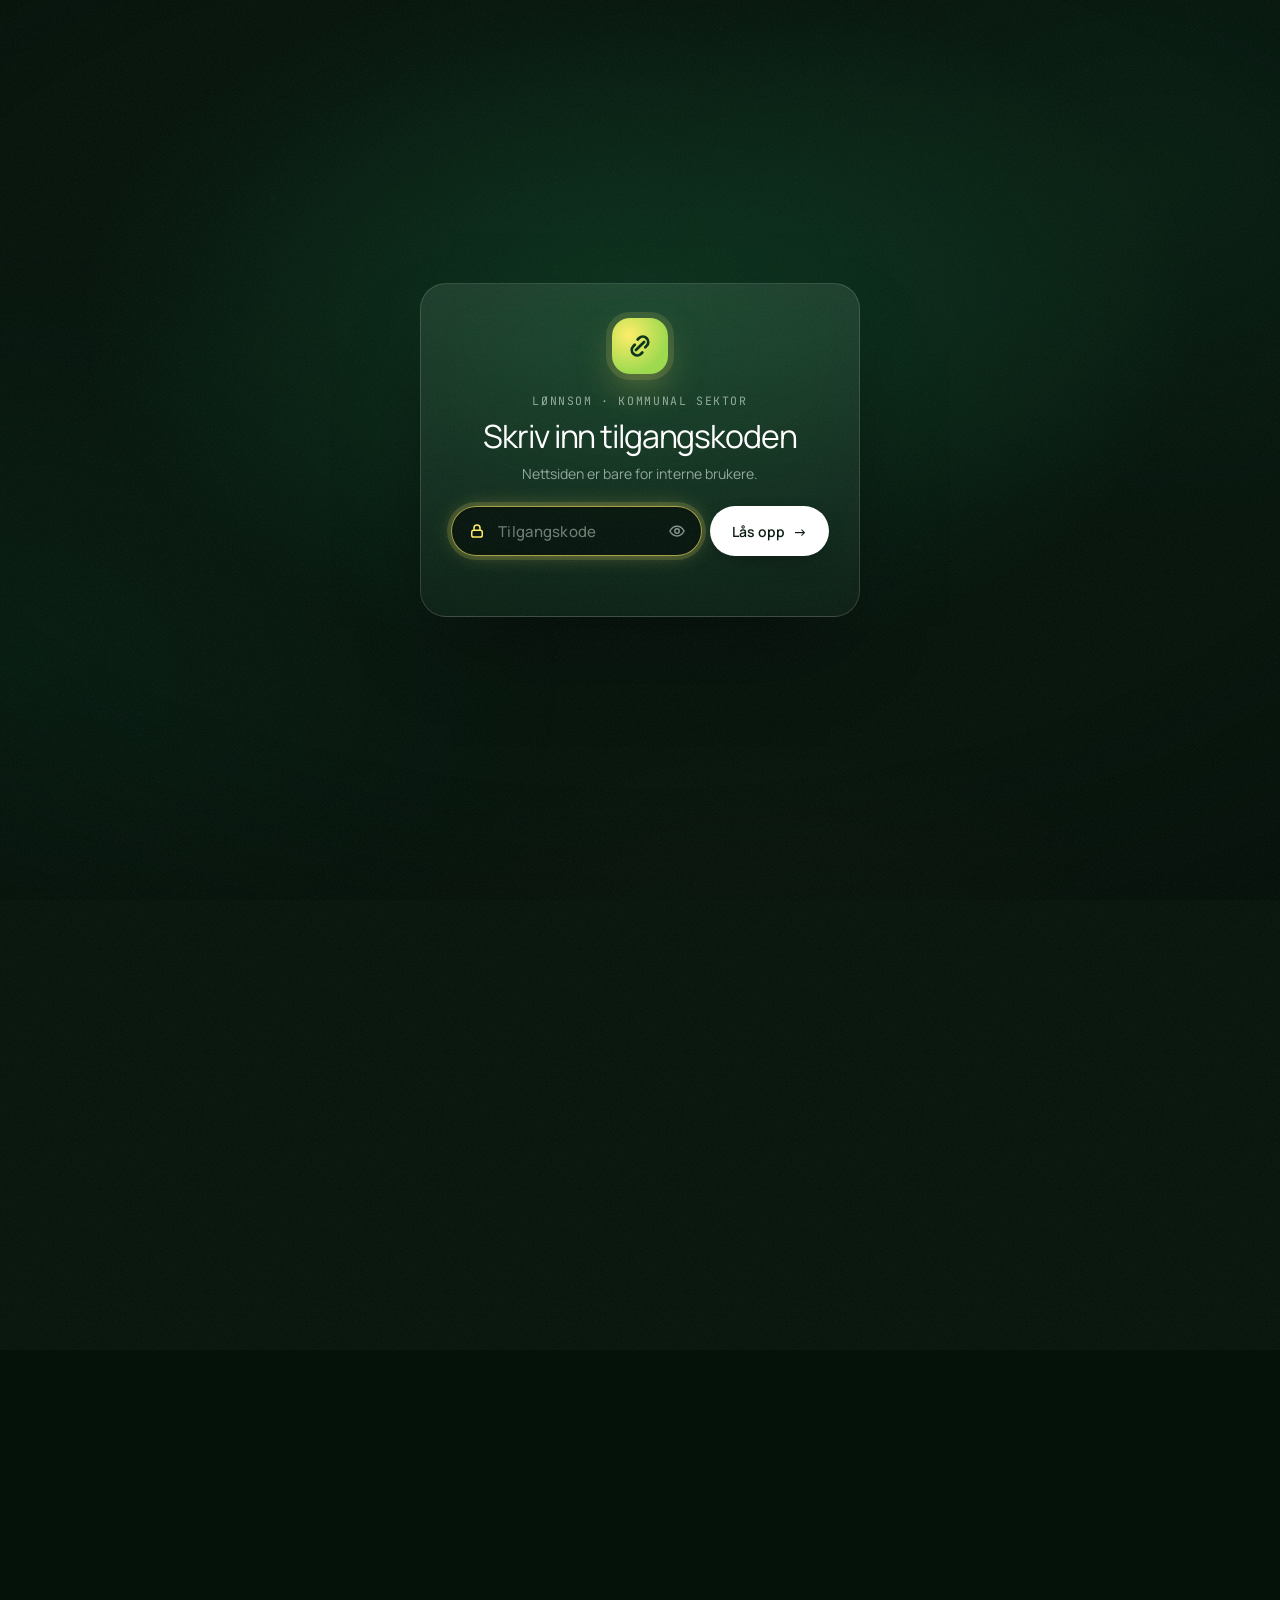
==== commit 7cd3d5cc: "Utvid Sykepenger-siden med timelønnede og lovverk - Bryter for fast lønn eller timelønnet i kalkulat" ====
--- a/index.html
+++ b/index.html
@@ -27,6 +27,7 @@
       <a href="#tidslinje">Tidslinje</a>
       <a href="#eksempler">Eksempler</a>
       <a href="#regler">Regler</a>
+      <a href="#lovverk">Lovverk</a>
     </nav>
     <div class="page-menu" data-current="index.html"></div>
   </header>
@@ -71,6 +72,12 @@
         <div class="card-head">
           <h2>Fravær</h2>
           <button type="button" class="ghost" id="resetBtn">Nullstill</button>
+        </div>
+
+        <input type="hidden" id="ltype" value="fast" />
+        <div class="seg seg-wide ltype-seg" role="group" aria-label="Lønnstype">
+          <button type="button" class="on" data-set="ltype" data-val="fast">Fast lønn</button>
+          <button type="button" data-set="ltype" data-val="time">Timelønnet</button>
         </div>
 
         <div class="grid2">
@@ -101,10 +108,44 @@
           </label>
         </div>
 
-        <label class="field">
+        <label class="field only-fast">
           <span>Årslønn (100 % lønn inkl. faste tillegg)</span>
           <div class="suffix"><input type="text" id="lonn" value="620 000" inputmode="numeric" /><i>kr</i></div>
         </label>
+
+        <fieldset class="only-time time-box">
+          <legend>Timelønnet / tilkallingsvikar</legend>
+          <div class="grid3">
+            <label class="field">
+              <span id="m1Label">Måned 1</span>
+              <div class="suffix"><input type="text" id="m1" value="" inputmode="numeric" placeholder="0" /><i>kr</i></div>
+            </label>
+            <label class="field">
+              <span id="m2Label">Måned 2</span>
+              <div class="suffix"><input type="text" id="m2" value="" inputmode="numeric" placeholder="0" /><i>kr</i></div>
+            </label>
+            <label class="field">
+              <span id="m3Label">Måned 3</span>
+              <div class="suffix"><input type="text" id="m3" value="" inputmode="numeric" placeholder="0" /><i>kr</i></div>
+            </label>
+          </div>
+          <small>Inntekten de tre siste hele kalendermånedene før første fraværsdag, slik den er rapportert i a-meldingen. Gjennomsnittet omregnes til årsinntekt.</small>
+          <div class="grid2 time-row">
+            <label class="field">
+              <span>Siste vakt før sykdommen</span>
+              <input type="date" id="lastShift" />
+            </label>
+            <div class="field">
+              <span>Fast turnus / avtalte vakter</span>
+              <input type="hidden" id="turnus" value="0" />
+              <div class="seg seg-wide" role="group" aria-label="Fast turnus eller avtalte vakter">
+                <button type="button" class="on" data-set="turnus" data-val="0">Nei</button>
+                <button type="button" data-set="turnus" data-val="1">Ja</button>
+              </div>
+            </div>
+          </div>
+          <small>Har den ansatte vært uten arbeid i mer enn 14 dager, regnes arbeidsforholdet normalt som avbrutt. Fast turnus eller avtale om vakter fremover er unntak.</small>
+        </fieldset>
 
         <details class="adv">
           <summary>Flere faktorer <span>16-dagersregel · alder · ferie · G</span></summary>
@@ -208,7 +249,7 @@
             <li><span>Tilbake i jobb 17. des. + 26 uker</span><b>Ny rett 17. juni 2027</b></li>
           </ol>
           <p class="ex-note">Sykmeldingen varer til 31. desember, men NAV betaler ikke sykepenger etter maksdatoen 16. desember. Kari må være helt arbeidsfør i 26 uker før hun får ny rett.</p>
-          <button type="button" class="primary ex-btn" data-form="form" data-scroll="#kalkulator" data-fill='{"start": "2026-01-05", "end": "2026-12-31", "grad": "100", "prior": "0", "ansatt": "2018-08-01", "lonn": "560 000", "prevEnd": "", "prevAgp": "0", "birth": "", "ferie": "0", "back": "", "G": "136 549"}'>Prøv i kalkulatoren</button>
+          <button type="button" class="primary ex-btn" data-form="form" data-scroll="#kalkulator" data-fill='{"start": "2026-01-05", "end": "2026-12-31", "grad": "100", "prior": "0", "ansatt": "2018-08-01", "lonn": "560 000", "prevEnd": "", "prevAgp": "0", "birth": "", "ferie": "0", "back": "", "G": "136 549", "ltype": "fast"}'>Prøv i kalkulatoren</button>
         </article>
         <article class="card example">
           <header class="ex-head">
@@ -226,7 +267,24 @@
             <li><span>Sykepengedager brukt (6 fra mars + 20 nå)</span><b>26 av 248</b></li>
           </ol>
           <p class="ex-note">Skjærtorsdag, langfredag og 2. påskedag (2., 3. og 6. april) faller på hverdager og teller som sykepengedager.</p>
-          <button type="button" class="primary ex-btn" data-form="form" data-scroll="#kalkulator" data-fill='{"start": "2026-03-16", "end": "2026-04-10", "grad": "100", "prior": "6", "ansatt": "2015-01-01", "lonn": "850 000", "prevEnd": "2026-03-09", "prevAgp": "8", "birth": "", "ferie": "0", "back": "", "G": "136 549"}'>Prøv i kalkulatoren</button>
+          <button type="button" class="primary ex-btn" data-form="form" data-scroll="#kalkulator" data-fill='{"start": "2026-03-16", "end": "2026-04-10", "grad": "100", "prior": "6", "ansatt": "2015-01-01", "lonn": "850 000", "prevEnd": "2026-03-09", "prevAgp": "8", "birth": "", "ferie": "0", "back": "", "G": "136 549", "ltype": "fast"}'>Prøv i kalkulatoren</button>
+        </article>
+        <article class="card example">
+          <header class="ex-head">
+            <span class="ex-avatar">N</span>
+            <div><h3>Nora, tilkallingsvikar</h3><p>Timelønnet i hjemmetjenesten</p></div>
+            <span class="ex-tag">Timelønnet</span>
+          </header>
+          <p class="ex-text">Nora har vært ansatt siden september 2025 og tar vakter når hun blir spurt. Hun blir syk tirsdag 10. november 2026 og er sykmeldt til 20. november. Siste vakt var 2. november.</p>
+          <ol class="ex-steps">
+            <li><span>Inntekt august, september og oktober</span><b>18 400 + 22 600 + 15 800 kr</b></li>
+            <li><span>Gjennomsnitt per måned × 12</span><b>227 200 kr i året</b></li>
+            <li><span>Dager uten vakt før sykdommen (3.–9. nov.)</span><b>7 dager</b></li>
+            <li><span>Arbeidsgiverperioden (11 av 16 dager brukt)</span><b>10.–20. nov. 2026</b></li>
+            <li><span>Dagsats (227 200 kr / 260)</span><b>873,85 kr</b></li>
+          </ol>
+          <p class="ex-note">Hadde siste vakt vært 20. oktober, ville det gått 20 dager uten arbeid. Da regnes arbeidsforholdet som avbrutt, og Nora har ikke rett til sykepenger før hun har jobbet 4 nye uker, med mindre hun har fast turnus eller avtalte vakter.</p>
+          <button type="button" class="primary ex-btn" data-form="form" data-scroll="#kalkulator" data-fill='{"start": "2026-11-10", "end": "2026-11-20", "grad": "100", "prior": "0", "ansatt": "2025-09-01", "lonn": "", "prevEnd": "", "prevAgp": "0", "birth": "", "ferie": "0", "back": "", "G": "136 549", "ltype": "time", "m1": "18 400", "m2": "22 600", "m3": "15 800", "lastShift": "2026-11-02", "turnus": "0"}'>Prøv i kalkulatoren</button>
         </article>
       </div>
     </section>
@@ -286,7 +344,117 @@
           <span class="ref">ftrl. §§ 8-17, 22-13</span>
         </article>
       </div>
+      <div class="rules" style="margin-top:14px">
+        <article class="rule">
+          <h3>Timelønnede og tilkallingsvikarer</h3>
+          <p>Samme krav om <b>4 ukers</b> opptjening. Sykepengegrunnlaget er snittet av de <b>3 siste kalendermånedene</b>. Er det gått mer enn <b>14 dager</b> uten arbeid, regnes arbeidsforholdet normalt som avbrutt, med mindre det er fast turnus eller avtalte vakter.</p>
+          <span class="ref">ftrl. §§ 8-2, 8-28 · KS</span>
+        </article>
+        <article class="rule">
+          <h3>Arbeidsgiverperioden for timelønnede</h3>
+          <p>Arbeidsgiveren betaler for vaktene den ansatte var satt opp på. Ved jevnlige ekstravakter i minst <b>3 måneder</b> uten opphold over 14 dager skal vaktene <b>gjennomsnittsberegnes</b>.</p>
+          <span class="ref">ftrl. §§ 8-18, 8-19 · KS</span>
+        </article>
+      </div>
       <p class="disclaimer">Verktøyet er et hjelpemiddel og ikke et vedtak. Maksdatoen er beregnet ut fra opplysningene du fyller inn, og regelen om 3 år bakover er forenklet. Det er alltid NAVs vedtak og egen lokal avtale (for eksempel IA og egenmelding) som gjelder.</p>
+    </section>
+
+    <!-- LOVVERK -->
+    <section id="lovverk" class="section">
+      <div class="section-head">
+        <div>
+          <p class="eyebrow">Lovverk</p>
+          <h2>Mer fra folketrygdloven</h2>
+        </div>
+      </div>
+
+      <div class="lov-group">
+        <div class="lov-head"><h3>Kapittel 8 – sykepenger</h3><span>ftrl. kap. 8</span></div>
+        <div class="rules">
+          <article class="rule">
+            <h3>Arbeidsuførhet</h3>
+            <p>Sykepenger gis når den ansatte ikke kan jobbe på grunn av <b>sykdom eller skade</b>. Det må være medisinske grunner. Sosiale problemer eller konflikter på jobben gir ikke rett i seg selv.</p>
+            <span class="ref">ftrl. § 8-4</span>
+          </article>
+          <article class="rule">
+            <h3>Egenmelding</h3>
+            <p>Etter loven kan den ansatte bruke egenmelding i inntil <b>3 dager</b>, høyst 4 ganger per 12 måneder. Mange kommuner har avtale om utvidet egenmelding, ofte inntil 8 dager per gang og 24 dager per år.</p>
+            <span class="ref">ftrl. §§ 8-23–8-27</span>
+          </article>
+          <article class="rule">
+            <h3>Sykmelding</h3>
+            <p>Fravær ut over egenmeldingen må dokumenteres med sykmelding fra lege, kiropraktor, manuellterapeut eller tannlege. Sykmeldingen kan være hel eller gradert.</p>
+            <span class="ref">ftrl. § 8-7</span>
+          </article>
+          <article class="rule">
+            <h3>Aktivitetsplikt</h3>
+            <p>Senest etter <b>8 uker</b> skal den ansatte være i aktivitet, for eksempel delvis i arbeid, hvis ikke medisinske grunner er til hinder. Ellers kan sykepengene stanses.</p>
+            <span class="ref">ftrl. § 8-8</span>
+          </article>
+          <article class="rule">
+            <h3>Reisetilskudd</h3>
+            <p>I stedet for sykepenger kan den ansatte få dekket ekstra reiseutgifter, for eksempel taxi, hvis hen kan jobbe, men ikke komme seg til jobben på vanlig måte.</p>
+            <span class="ref">ftrl. § 8-14</span>
+          </article>
+          <article class="rule">
+            <h3>Opphold i utlandet</h3>
+            <p>Den som er sykmeldt, må søke NAV på forhånd om å beholde sykepengene ved opphold utenfor EØS. Ferie under sykmelding må avtales med arbeidsgiveren.</p>
+            <span class="ref">ftrl. § 8-9</span>
+          </article>
+          <article class="rule">
+            <h3>Kronisk syk eller gravid</h3>
+            <p>Arbeidsgiveren kan søke NAV om å få dekket arbeidsgiverperioden når den ansatte har en <b>langvarig eller kronisk sykdom</b> med mye fravær, eller er gravid og fraværet skyldes svangerskapet.</p>
+            <span class="ref">ftrl. § 8-20</span>
+          </article>
+          <article class="rule">
+            <h3>Sykepengegrunnlaget</h3>
+            <p>Grunnlaget er gjennomsnittet av inntekten i de <b>3 siste kalendermånedene</b>, omregnet til årsinntekt. Avviker det mer enn <b>25 %</b> fra inntekten NAV ser i a-ordningen, kan grunnlaget fastsettes skjønnsmessig.</p>
+            <span class="ref">ftrl. §§ 8-28–8-30</span>
+          </article>
+          <article class="rule">
+            <h3>Feriepenger av sykepenger</h3>
+            <p>NAV betaler feriepenger av sykepenger for inntil <b>48 sykepengedager</b> per opptjeningsår. I kommunen betaler arbeidsgiveren ut og får refusjon.</p>
+            <span class="ref">ftrl. § 8-33</span>
+          </article>
+          <article class="rule">
+            <h3>Frist for å søke</h3>
+            <p>Krav om sykepenger og refusjon må sendes senest <b>3 måneder</b> etter utgangen av måneden kravet gjelder for. Etter fristen kan kravet tapes.</p>
+            <span class="ref">ftrl. § 22-13</span>
+          </article>
+        </div>
+      </div>
+
+      <div class="lov-group">
+        <div class="lov-head"><h3>Kapittel 9 – syke barn og pårørende</h3><span>ftrl. kap. 9</span></div>
+        <div class="rules">
+          <article class="rule">
+            <h3>Omsorgspenger</h3>
+            <p>Når barnet er sykt: <b>10 dager</b> per forelder i året (15 ved 3 eller flere barn, dobbelt ved aleneomsorg), til og med året barnet fyller 12. Arbeidsgiveren betaler de første 10 dagene. Se også siden Permisjoner.</p>
+            <span class="ref">ftrl. §§ 9-5, 9-6</span>
+          </article>
+          <article class="rule">
+            <h3>Pleiepenger for sykt barn</h3>
+            <p>Når et barn under 18 år er alvorlig sykt eller skadet og trenger <b>tilsyn og pleie hele tiden</b>, for eksempel ved sykehusinnleggelse. Kan være graderte, ned til 20 %.</p>
+            <span class="ref">ftrl. § 9-10</span>
+          </article>
+          <article class="rule">
+            <h3>Pleiepenger i livets sluttfase</h3>
+            <p>For å pleie en nærstående som er i livets sluttfase, gis det pleiepenger i inntil <b>60 dager</b> per pasient. Dagene kan deles mellom flere.</p>
+            <span class="ref">ftrl. § 9-13</span>
+          </article>
+          <article class="rule">
+            <h3>Opplæringspenger</h3>
+            <p>Når en forelder må på kurs eller opplæring ved en helseinstitusjon for å kunne ta seg av et barn med langvarig sykdom eller nedsatt funksjonsevne.</p>
+            <span class="ref">ftrl. § 9-14</span>
+          </article>
+          <article class="rule">
+            <h3>Felles regler</h3>
+            <p>Ytelsene i kapittel 9 krever <b>4 ukers</b> opptjening, regnes av samme grunnlag som sykepenger og har samme <b>6G-tak</b>. Arbeidsgiveren kan betale lønn og kreve refusjon fra NAV.</p>
+            <span class="ref">ftrl. §§ 9-3, 9-8, 9-9</span>
+          </article>
+        </div>
+      </div>
+      <p class="disclaimer">Oversikten er forenklet. Lovteksten finnes på lovdata.no, og NAV har utfyllende rundskriv til kapittel 8 og 9.</p>
     </section>
   </main>
 
--- a/styles.css
+++ b/styles.css
@@ -934,3 +934,19 @@
 .menu-lock { display: flex; align-items: center; gap: 10px; width: 100%; margin-top: 6px; padding: 12px; border: 0; border-top: 1px solid var(--line); border-radius: 0 0 14px 14px; background: transparent; color: var(--muted); font: 500 13.5px var(--sans); text-align: left; }
 .menu-lock:hover { color: #fff; }
 .menu-lock svg { width: 16px; height: 16px; fill: none; stroke: currentColor; stroke-width: 2; stroke-linecap: round; }
+
+/* ============ Sykepenger: timelønnede ============ */
+.ltype-seg { margin: 0 0 18px; }
+#form:not([data-ltype="time"]) .only-time { display: none; }
+#form[data-ltype="time"] .only-fast { display: none; }
+.time-box { border: 1px solid rgba(254, 237, 101, 0.25); background: rgba(254, 237, 101, 0.04); border-radius: 16px; padding: 14px 14px 6px; }
+.time-box legend { color: var(--yellow); font: 500 11px var(--mono); letter-spacing: .1em; text-transform: uppercase; padding: 0 6px; margin: 0; }
+.time-box small { display: block; margin: -6px 0 14px; }
+.time-row { margin-top: 2px; }
+.time-row .seg { height: 44px; }
+.time-row .seg button { padding: 0 12px; }
+.lov-group { margin-top: 30px; }
+.lov-group:first-of-type { margin-top: 0; }
+.lov-head { display: flex; align-items: baseline; gap: 12px; margin: 0 0 14px; }
+.lov-head h3 { margin: 0; font-size: 20px; font-weight: 500; letter-spacing: -0.02em; }
+.lov-head span { font: 500 11px var(--mono); letter-spacing: .08em; color: var(--yellow); text-transform: uppercase; }
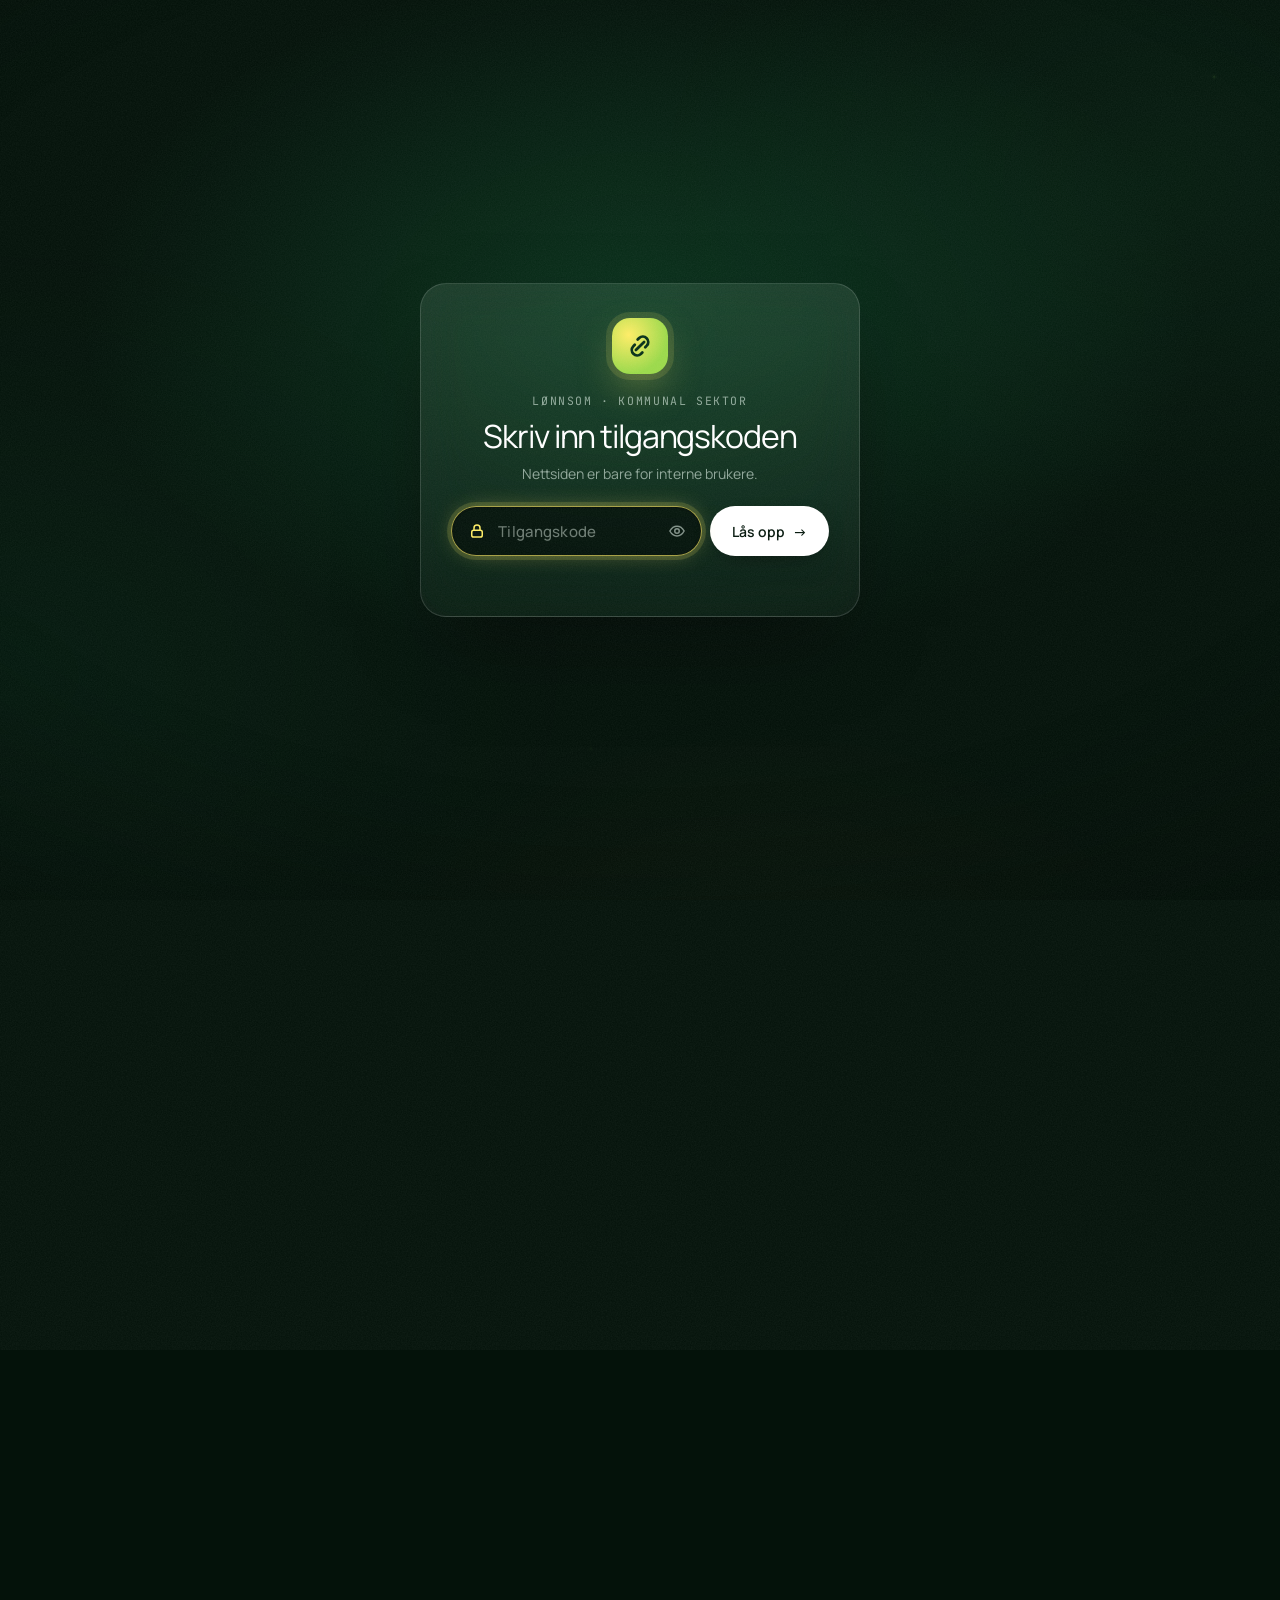
==== commit dfa688c8: "Legg til søk, begrepsforklaringer og tilgjengelighet - Søk på tvers av alle sider (⌘K / Ctrl+K eller" ====
--- a/index.html
+++ b/index.html
@@ -465,6 +465,7 @@
 
   <div class="toast" id="toast" role="status"></div>
   <script src="common.js"></script>
+  <script src="search.js"></script>
   <script src="particles.js"></script>
   <script src="app.js"></script>
 </body>
--- a/styles.css
+++ b/styles.css
@@ -950,3 +950,91 @@
 .lov-head { display: flex; align-items: baseline; gap: 12px; margin: 0 0 14px; }
 .lov-head h3 { margin: 0; font-size: 20px; font-weight: 500; letter-spacing: -0.02em; }
 .lov-head span { font: 500 11px var(--mono); letter-spacing: .08em; color: var(--yellow); text-transform: uppercase; }
+
+/* ============ Pensjonister-siden ============ */
+#plForm:not([data-type="und"]) .pl-und { display: none; }
+.pj-cohorts { grid-template-columns: repeat(2, minmax(0, 1fr)); }
+.pj-list { margin: 0; padding-left: 18px; display: grid; gap: 8px; }
+.pj-list li { font-size: 13.5px; color: rgba(240, 251, 244, 0.78); }
+.pj-list li::marker { color: var(--yellow); }
+.pj-list b { color: #fff; font-weight: 600; }
+.pj-timeline { gap: 8px; }
+.pj-timeline li { grid-template-columns: 36px minmax(0, 1fr) 112px; gap: 10px; }
+.pj-timeline .tl-body { padding: 11px 14px; }
+.pj-timeline .tl-body h3 { font-size: 14px; margin-bottom: 2px; }
+.pj-timeline .tl-body p { font-size: 12.5px; }
+.pj-timeline .tl-date { font-size: 13px; }
+@media (max-width: 900px) { .pj-cohorts { grid-template-columns: minmax(0, 1fr); } }
+@media (max-width: 640px) { .pj-timeline li { grid-template-columns: 36px minmax(0, 1fr); } }
+
+/* ============ Søk, til toppen, tilgjengelighet ============ */
+.topbar-right { justify-self: end; display: flex; align-items: center; gap: 10px; }
+.search-btn {
+  display: inline-flex; align-items: center; gap: 8px; height: 42px; padding: 0 12px 0 14px;
+  border-radius: 999px; border: 1px solid rgba(255, 255, 255, 0.16);
+  background: rgba(2, 28, 14, 0.38); color: #fff; font: 500 14px var(--sans);
+  backdrop-filter: blur(14px); -webkit-backdrop-filter: blur(14px);
+  transition: background .15s, border-color .15s;
+}
+.search-btn:hover { background: rgba(2, 28, 14, 0.55); border-color: rgba(255, 255, 255, 0.28); }
+.search-btn svg { width: 17px; height: 17px; fill: none; stroke: currentColor; stroke-width: 2; stroke-linecap: round; }
+kbd { font: 500 10.5px var(--mono); padding: 2px 6px; border-radius: 6px; border: 1px solid rgba(255, 255, 255, 0.18); background: rgba(255, 255, 255, 0.06); color: rgba(240, 251, 244, 0.75); }
+.search-btn kbd { margin-left: 4px; }
+
+html.search-open { overflow: hidden; }
+.search { position: fixed; inset: 0; z-index: 95; display: flex; justify-content: center; align-items: flex-start; padding: 12vh 16px 16px; background: rgba(2, 12, 6, 0.6); backdrop-filter: blur(6px); -webkit-backdrop-filter: blur(6px); animation: menuIn .15s ease-out; }
+.search[hidden] { display: none; }
+.search-panel { width: min(680px, 100%); max-height: 72vh; display: flex; flex-direction: column; border-radius: 22px; border: 1px solid rgba(255, 255, 255, 0.14); background: rgba(6, 30, 17, 0.96); box-shadow: 0 40px 90px -30px rgba(0, 0, 0, 0.8); overflow: hidden; }
+.search-field { display: flex; align-items: center; gap: 12px; padding: 0 18px; border-bottom: 1px solid var(--line); }
+.search-field svg { width: 20px; height: 20px; flex: none; fill: none; stroke: var(--yellow); stroke-width: 2; stroke-linecap: round; }
+.search-field input { flex: 1; min-width: 0; height: 60px; border: 0; outline: none; background: transparent; color: #fff; font: 500 17px var(--sans); }
+.search-field input::placeholder { color: rgba(232, 248, 238, 0.45); }
+.search-field input::-webkit-search-cancel-button { display: none; }
+.search-results { overflow-y: auto; padding: 8px; }
+.search-item { display: grid; grid-template-columns: 86px minmax(0, 1fr) auto; align-items: start; gap: 12px; padding: 12px; border-radius: 14px; color: #fff; text-decoration: none; }
+.search-item.on, .search-item:hover { background: rgba(255, 255, 255, 0.07); }
+.search-item.on { box-shadow: inset 0 0 0 1px rgba(254, 237, 101, 0.3); }
+.search-kind { justify-self: start; margin-top: 2px; padding: 3px 8px; border-radius: 99px; font: 500 10px var(--mono); letter-spacing: .06em; text-transform: uppercase; color: rgba(240, 251, 244, 0.75); background: rgba(255, 255, 255, 0.07); white-space: nowrap; }
+.search-kind.k-begrep { color: #073019; background: var(--yellow); }
+.search-kind.k-regel { color: #8fe3b4; background: rgba(31, 168, 94, 0.18); }
+.search-body { display: grid; gap: 3px; min-width: 0; }
+.search-body b { font-size: 14.5px; font-weight: 600; }
+.search-body small { font-size: 12.5px; line-height: 1.45; color: var(--muted); }
+.search-body mark { background: rgba(254, 237, 101, 0.25); color: #fff; border-radius: 3px; padding: 0 1px; }
+.search-page { font-size: 12px; color: var(--faint); white-space: nowrap; margin-top: 3px; }
+.search-empty, .search-hint, .search-note { margin: 0; padding: 18px 14px; font-size: 13.5px; color: var(--muted); line-height: 2; }
+.search-note { padding-top: 0; line-height: 1.5; font-size: 12.5px; }
+.search-chip { margin: 0 4px; padding: 3px 10px; border-radius: 99px; border: 1px solid var(--line-2); background: var(--glass); color: rgba(240, 251, 244, 0.85); font: 500 12.5px var(--sans); }
+.search-chip:hover { background: var(--glass-2); color: #fff; }
+.search-foot { display: flex; gap: 16px; padding: 10px 18px; border-top: 1px solid var(--line); font-size: 12px; color: var(--faint); }
+.search-foot kbd { margin-right: 3px; }
+
+@keyframes hit { 0%, 30% { box-shadow: 0 0 0 3px rgba(254, 237, 101, 0.7), 0 0 40px -6px rgba(254, 237, 101, 0.6); } 100% { box-shadow: 0 0 0 0 rgba(254, 237, 101, 0); } }
+.hit { animation: hit 2.2s ease-out; border-color: rgba(254, 237, 101, 0.5) !important; }
+
+.to-top { position: fixed; right: 22px; bottom: 22px; z-index: 70; display: grid; place-items: center; width: 46px; height: 46px; border-radius: 50%; border: 1px solid rgba(255, 255, 255, 0.16); background: rgba(6, 30, 17, 0.85); color: #fff; backdrop-filter: blur(12px); -webkit-backdrop-filter: blur(12px); box-shadow: 0 14px 30px -12px rgba(0, 0, 0, 0.7); opacity: 0; transform: translateY(12px); pointer-events: none; transition: opacity .25s, transform .25s, background .15s; }
+.to-top.show { opacity: 1; transform: none; pointer-events: auto; }
+.to-top:hover { background: rgba(31, 168, 94, 0.5); }
+.to-top svg { width: 20px; height: 20px; fill: none; stroke: currentColor; stroke-width: 2.2; stroke-linecap: round; stroke-linejoin: round; }
+
+.skip-link { position: fixed; left: 16px; top: -60px; z-index: 120; padding: 10px 16px; border-radius: 12px; background: var(--yellow); color: #073019; font-weight: 600; text-decoration: none; transition: top .15s; }
+.skip-link:focus { top: 16px; }
+:focus-visible { outline: 2px solid var(--yellow); outline-offset: 2px; }
+input:focus-visible, .search-field input:focus-visible { outline: none; }
+main:focus { outline: none; }
+
+@media (max-width: 1060px) { .search-btn kbd { display: none; } }
+@media (max-width: 760px) {
+  .search-btn span { display: none; }
+  .search-btn { width: 42px; padding: 0; justify-content: center; }
+  .search { padding-top: 70px; }
+  .search-item { grid-template-columns: minmax(0, 1fr); gap: 6px; }
+  .search-page { margin: 0; }
+  .search-foot { display: none; }
+  .to-top { right: 16px; bottom: 16px; }
+}
+@media print { .search-btn, .to-top, .search { display: none !important; } }
+.search-field input, .search-field input:hover, .search-field input:focus { border: 0; box-shadow: none; background: transparent; height: 60px; padding: 0; }
+.search-btn, .search-btn kbd { white-space: nowrap; }
+@media (max-width: 1380px) { .search-btn kbd { display: none; } }
+@media (max-width: 1240px) { .menu-btn .menu-label { display: none; } }
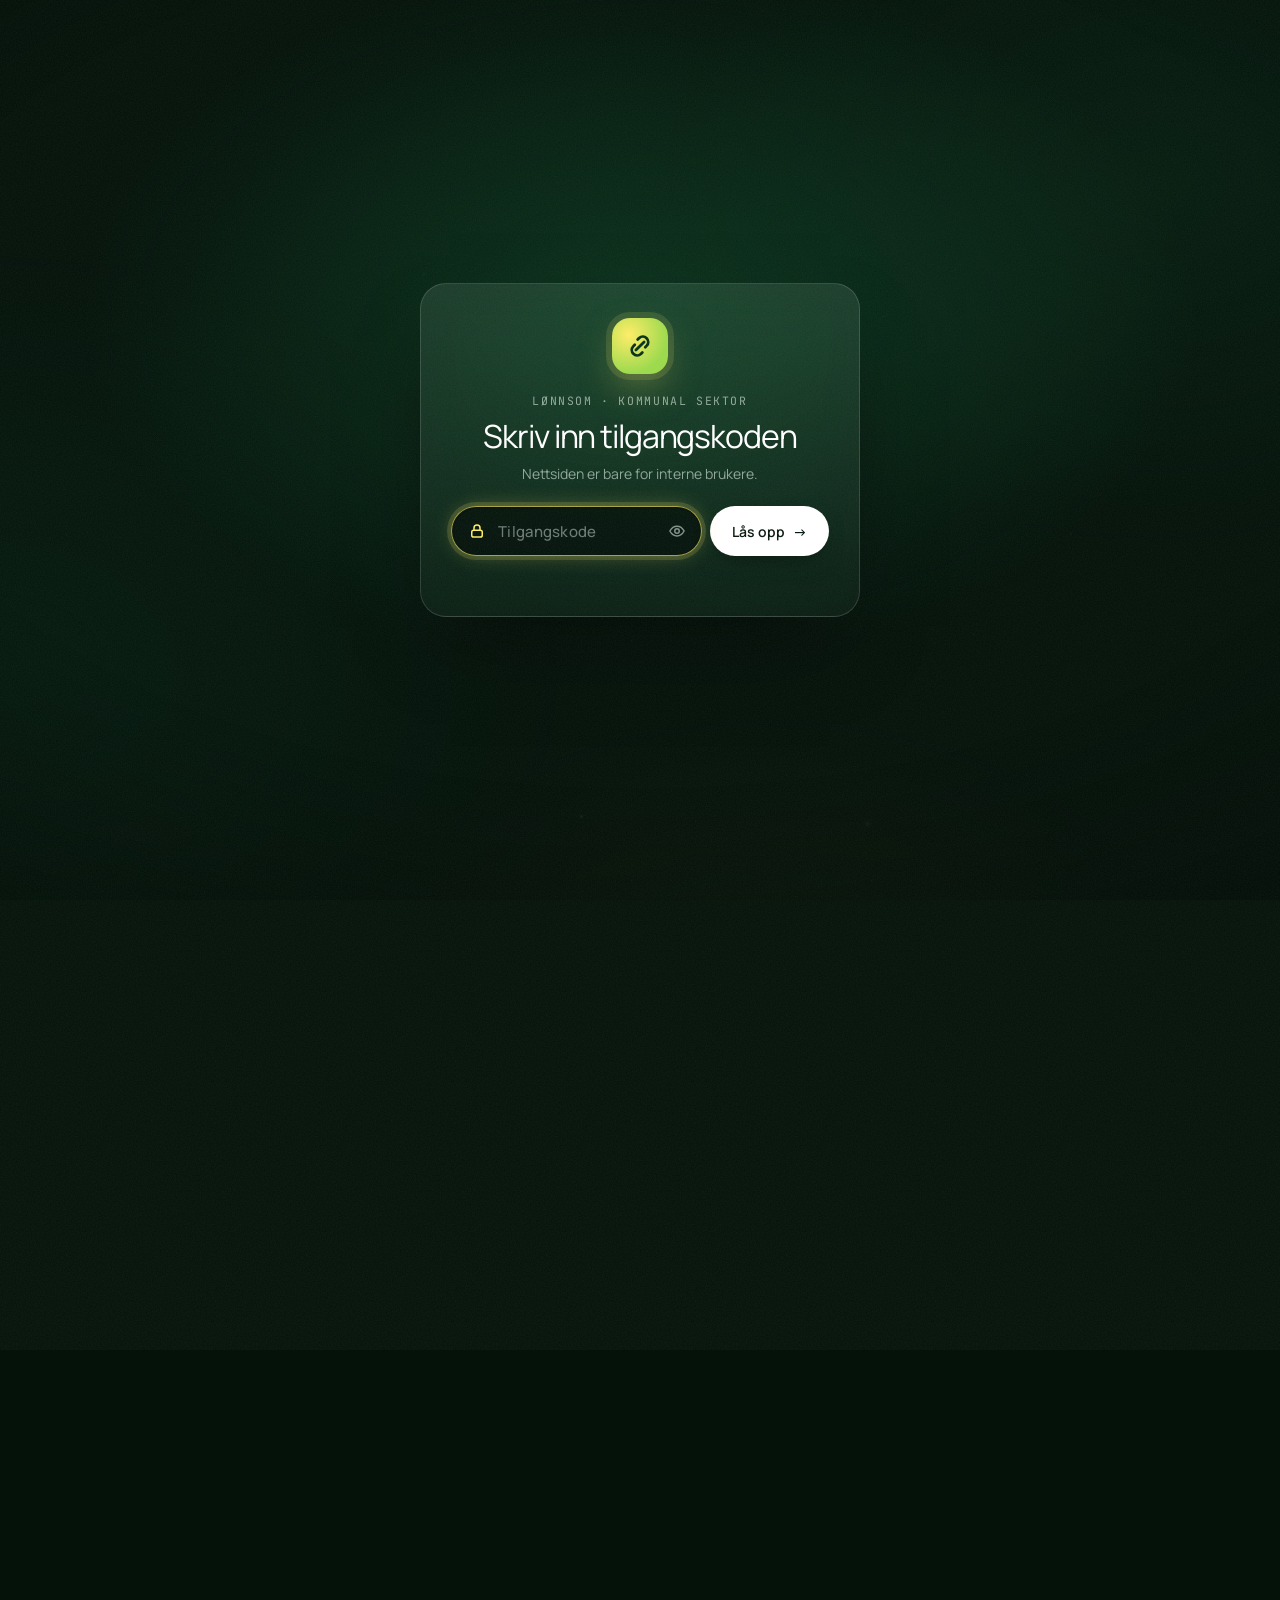
==== commit a38305de: "Rett feil og legg til nedtellinger, lysglød og påskeegg Feilrettinger: - Pensjonister: fødselsdato f" ====
--- a/index.html
+++ b/index.html
@@ -467,6 +467,7 @@
   <script src="common.js"></script>
   <script src="search.js"></script>
   <script src="particles.js"></script>
+  <script src="fun.js"></script>
   <script src="app.js"></script>
 </body>
 </html>
--- a/styles.css
+++ b/styles.css
@@ -28,7 +28,7 @@
 }
 
 * { box-sizing: border-box; }
-html { scroll-behavior: smooth; scroll-padding-top: 90px; }
+html { scroll-behavior: smooth; scroll-padding-top: 90px; overflow-x: clip; }
 body {
   margin: 0;
   min-height: 100vh;
@@ -1038,3 +1038,50 @@
 .search-btn, .search-btn kbd { white-space: nowrap; }
 @media (max-width: 1380px) { .search-btn kbd { display: none; } }
 @media (max-width: 1240px) { .menu-btn .menu-label { display: none; } }
+
+/* ============ Moro: nedtellinger, lysglød, nordlys ============ */
+.countdowns { display: flex; flex-wrap: wrap; gap: 10px; margin-top: 26px; position: relative; }
+.cd {
+  display: grid; gap: 2px; min-width: 150px; padding: 12px 16px 13px;
+  border-radius: 16px; border: 1px solid rgba(255, 255, 255, 0.14);
+  background: rgba(2, 28, 14, 0.32);
+  backdrop-filter: blur(14px) saturate(1.2); -webkit-backdrop-filter: blur(14px) saturate(1.2);
+}
+.cd.today { border-color: rgba(254, 237, 101, 0.6); box-shadow: 0 0 30px -8px rgba(254, 237, 101, 0.6); }
+.cd-label { display: flex; align-items: center; gap: 8px; font: 500 10.5px var(--mono); letter-spacing: .1em; text-transform: uppercase; color: rgba(255, 255, 255, 0.72); }
+.cd-num { font-size: 30px; font-weight: 400; letter-spacing: -0.04em; line-height: 1.05; color: #fff; font-variant-numeric: tabular-nums; }
+.cd-num small { font-size: 14px; letter-spacing: 0; color: rgba(255, 255, 255, 0.75); }
+.cd.today .cd-num { color: var(--yellow); }
+.cd-date { font-size: 12px; color: rgba(255, 255, 255, 0.7); }
+.cd-edit { padding: 1px 7px; border-radius: 99px; border: 1px solid rgba(255, 255, 255, 0.2); background: rgba(255, 255, 255, 0.08); color: #fff; font: 500 10px var(--mono); letter-spacing: .04em; text-transform: none; }
+.cd-edit:hover { background: rgba(255, 255, 255, 0.16); }
+.cd-pop { position: absolute; left: 0; top: calc(100% + 8px); z-index: 20; display: grid; gap: 8px; width: 260px; padding: 14px; border-radius: 16px; border: 1px solid rgba(255, 255, 255, 0.16); background: rgba(6, 30, 17, 0.96); box-shadow: 0 24px 50px -20px rgba(0, 0, 0, 0.7); }
+.cd-pop[hidden] { display: none; }
+.cd-pop label { display: grid; gap: 6px; font-size: 13px; color: #fff; }
+.cd-pop select { height: 40px; padding: 0 10px; border-radius: 10px; border: 1px solid var(--line-2); background: rgba(1, 8, 4, 0.5); color: #fff; font: 500 14px var(--sans); }
+.cd-pop small { font-size: 12px; color: var(--muted); }
+
+.has-spot { position: relative; overflow: hidden; }
+.spot {
+  position: absolute; inset: 0; pointer-events: none; border-radius: inherit; z-index: 1;
+  background: radial-gradient(280px circle at var(--x, -999px) var(--y, -999px), rgba(254, 237, 101, 0.11), rgba(155, 217, 74, 0.04) 40%, transparent 70%);
+  mix-blend-mode: screen;
+  animation: spotIn .3s ease-out;
+}
+@keyframes spotIn { from { opacity: 0; } to { opacity: 1; } }
+
+.aurora-layer { position: fixed; inset: 0; width: 100vw; height: 100vh; z-index: 98; pointer-events: none; mix-blend-mode: screen; filter: blur(10px) saturate(1.2); }
+
+.fun-toast { position: fixed; left: 50%; bottom: 28px; z-index: 200; transform: translate(-50%, 20px); opacity: 0; padding: 12px 20px; border-radius: 999px; background: linear-gradient(90deg, var(--yellow), var(--lime)); color: #073019; font-size: 14px; font-weight: 600; box-shadow: 0 16px 40px -12px rgba(0, 0, 0, 0.6); transition: all .3s; pointer-events: none; white-space: nowrap; }
+.fun-toast.show { opacity: 1; transform: translate(-50%, 0); }
+
+@media (max-width: 760px) {
+  .countdowns { display: grid; grid-template-columns: repeat(3, minmax(0, 1fr)); gap: 6px; margin-top: 20px; }
+  .cd { min-width: 0; padding: 10px; }
+  .cd-label { font-size: 9px; letter-spacing: .06em; flex-wrap: wrap; gap: 4px; }
+  .cd-num { font-size: 22px; }
+  .cd-num small { font-size: 11px; }
+  .cd-date { font-size: 10.5px; }
+  .fun-toast { white-space: normal; text-align: center; width: calc(100% - 32px); }
+}
+@media print { .countdowns, .aurora-layer, .fun-toast { display: none !important; } }
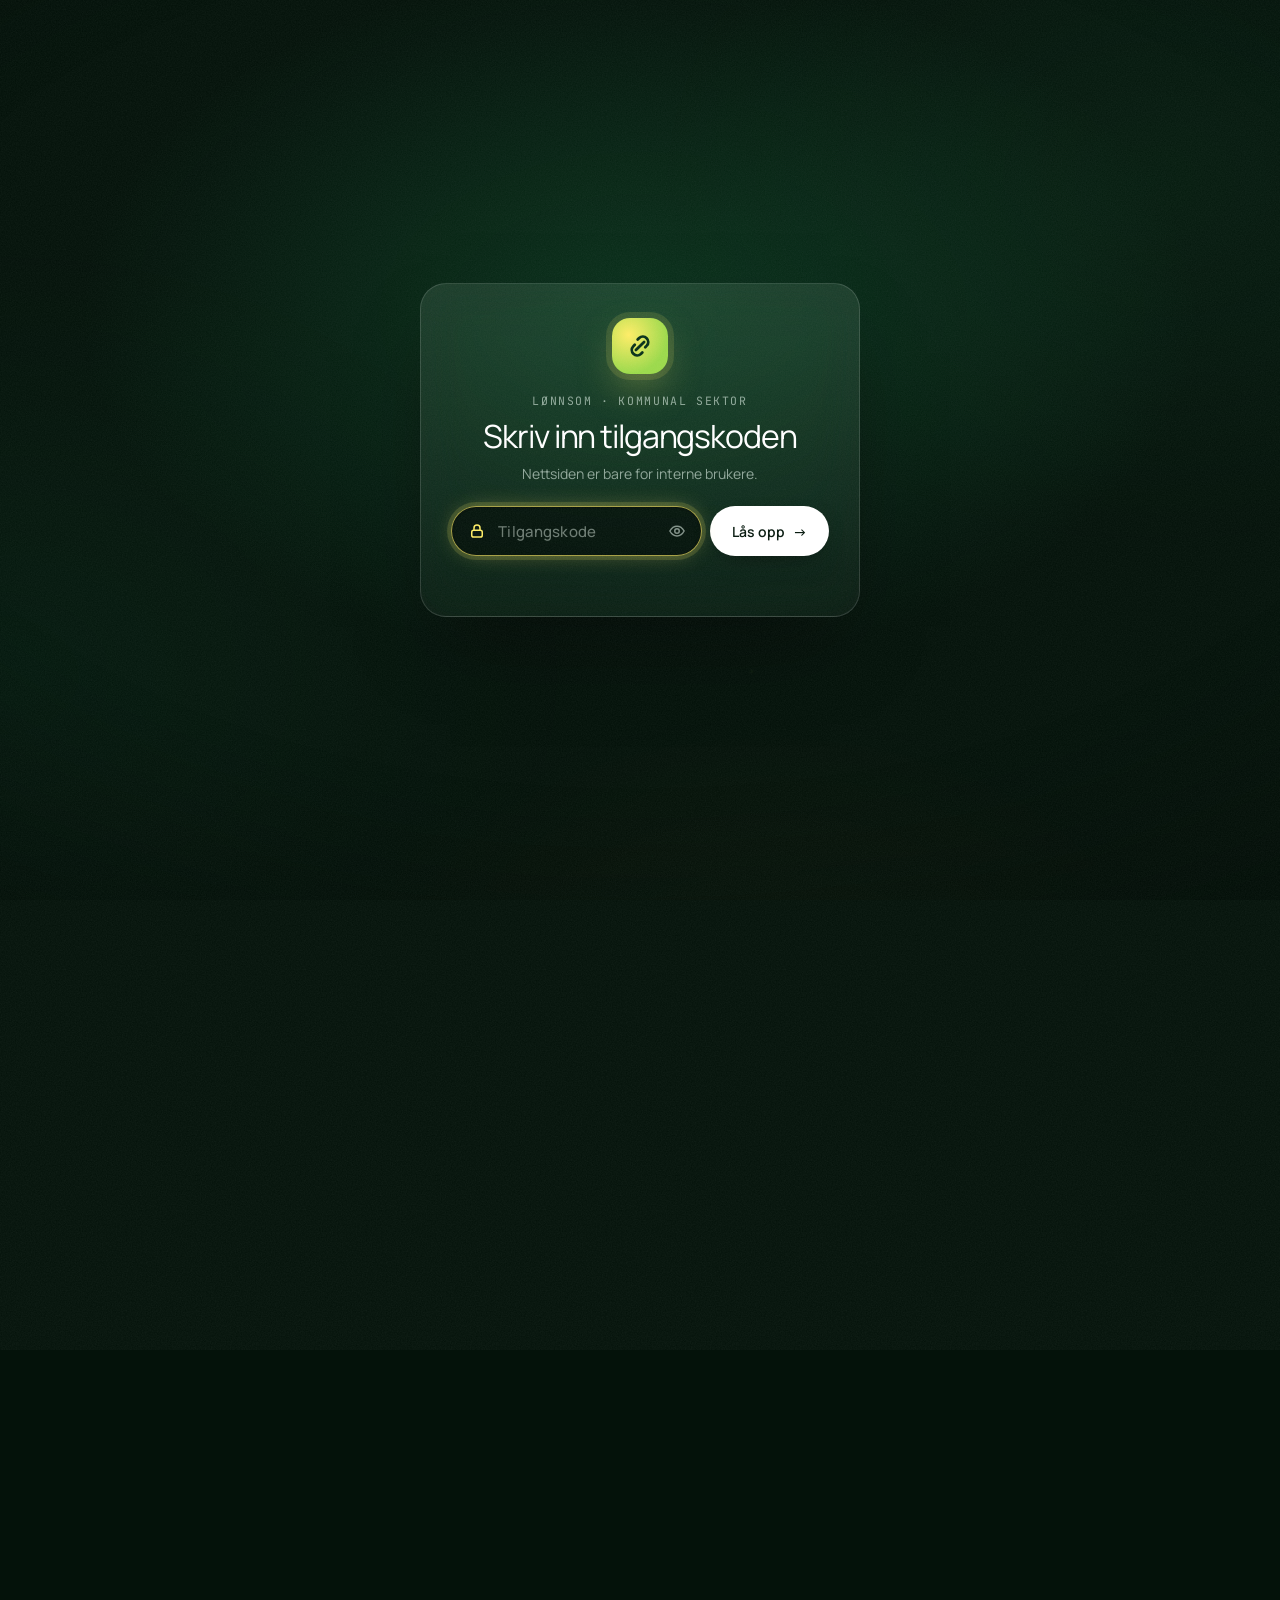
==== commit 5d8c5601: "Legg til lyst tema med temabryter - Sol/måne-bryter i headeren, valget huskes og settes før siden te" ====
--- a/index.html
+++ b/index.html
@@ -4,6 +4,7 @@
   <meta charset="utf-8" />
   <meta name="viewport" content="width=device-width, initial-scale=1" />
   <meta name="robots" content="noindex, nofollow" />
+  <script>/* Tema: lyst eller mørkt, settes før siden tegnes */try{var t=localStorage.getItem("lonnsom.tema");if(t==="light"||t==="dark")document.documentElement.dataset.theme=t}catch(e){}</script>
   <script>/* Tilgangskode: skjul siden til koden er skrevet inn (se common.js) */try{if(localStorage.getItem("lonnsom.tilgang")!=="6b29b11ce68a262dfa3caf9f489eb4ff62b6685bd73b86b9f7c54dc0cec670ff")document.documentElement.classList.add("locked")}catch(e){document.documentElement.classList.add("locked")}</script>
   <title>Lønnsom – Sykepengekalkulator</title>
   <meta name="description" content="Beregn arbeidsgiverperiode, NAV-periode, maksdato og gjenopptjening av sykepenger – laget for lønnsmedarbeidere i kommunal sektor." />
--- a/styles.css
+++ b/styles.css
@@ -1085,3 +1085,158 @@
   .fun-toast { white-space: normal; text-align: center; width: calc(100% - 32px); }
 }
 @media print { .countdowns, .aurora-layer, .fun-toast { display: none !important; } }
+
+/* =====================================================================
+   LYST TEMA – aktiveres med html[data-theme="light"] (temabryteren)
+   Heroen og nedtellingene beholder den grønne gløden i begge temaer.
+   ===================================================================== */
+.theme-btn {
+  display: grid; place-items: center; width: 42px; height: 42px; padding: 0;
+  border-radius: 50%; border: 1px solid rgba(255, 255, 255, 0.16);
+  background: rgba(2, 28, 14, 0.38); color: #fff;
+  backdrop-filter: blur(14px); -webkit-backdrop-filter: blur(14px);
+  transition: background .15s, transform .3s;
+}
+.theme-btn:hover { background: rgba(2, 28, 14, 0.55); transform: rotate(-15deg); }
+.theme-btn svg { width: 18px; height: 18px; fill: none; stroke: currentColor; stroke-width: 2; stroke-linecap: round; stroke-linejoin: round; }
+html.theme-switching, html.theme-switching * { transition: background-color .35s, color .35s, border-color .35s !important; }
+
+html[data-theme="light"] {
+  --text: #0d2a1a;
+  --ink: #0d2a1a;
+  --muted: rgba(13, 42, 26, 0.64);
+  --faint: rgba(13, 42, 26, 0.45);
+  --glass: rgba(255, 255, 255, 0.62);
+  --glass-2: rgba(255, 255, 255, 0.88);
+  --line: rgba(13, 42, 26, 0.10);
+  --line-2: rgba(13, 42, 26, 0.18);
+  --night: #eef5f0;
+  --accent-ink: #3f7a12;
+  color-scheme: light;
+}
+html[data-theme="light"] body { background: #eef5f0; color: var(--ink); }
+html[data-theme="light"] body::before { opacity: 0.05; filter: invert(1); }
+html[data-theme="light"] body::after { background: radial-gradient(ellipse 120% 95% at 50% 40%, transparent 55%, rgba(11, 74, 43, 0.08) 85%, rgba(11, 74, 43, 0.16) 100%); }
+html[data-theme="light"] .glow {
+  background:
+    radial-gradient(700px 520px at 90% 20%, rgba(31, 168, 94, 0.12), transparent 70%),
+    radial-gradient(800px 600px at 0% 75%, rgba(155, 217, 74, 0.16), transparent 70%),
+    radial-gradient(600px 400px at 60% 110%, rgba(254, 237, 101, 0.18), transparent 70%);
+}
+html[data-theme="light"] ::selection { background: var(--green); color: #fff; }
+
+/* Topbar når man har scrollet ned på lys bakgrunn */
+html[data-theme="light"] .topbar.scrolled { background: rgba(238, 245, 240, 0.85); border-bottom-color: var(--line); }
+html[data-theme="light"] .topbar.scrolled .brand { color: var(--ink); }
+html[data-theme="light"] .topbar.scrolled .brand-mark { stroke: var(--ink); }
+html[data-theme="light"] .menu-btn { box-shadow: 0 0 0 1px rgba(13, 42, 26, 0.08), 0 14px 36px -14px rgba(0, 0, 0, 0.35); }
+
+/* Kort og flater */
+html[data-theme="light"] .card { background: linear-gradient(180deg, rgba(255, 255, 255, 0.9), rgba(255, 255, 255, 0.7)); border-color: rgba(13, 42, 26, 0.09); box-shadow: 0 1px 0 #fff inset, 0 22px 44px -30px rgba(11, 74, 43, 0.35); }
+html[data-theme="light"] .rule { background: rgba(255, 255, 255, 0.7); border-color: rgba(13, 42, 26, 0.09); }
+html[data-theme="light"] .rule:hover { background: #fff; }
+html[data-theme="light"] :is(.stat, .ex-steps, .strip-wrap, .ot-row, .disclaimer) { background: rgba(13, 42, 26, 0.035); }
+html[data-theme="light"] .time-box { background: rgba(254, 237, 101, 0.16); border-color: rgba(180, 160, 20, 0.35); }
+html[data-theme="light"] :is(.rate.hl, .layer.hl, .ot-rate.hl, .cohort.on) { background: linear-gradient(180deg, rgba(254, 237, 101, 0.22), rgba(255, 255, 255, 0.75)); border-color: rgba(180, 160, 20, 0.4); }
+html[data-theme="light"] .alert { background: rgba(255, 255, 255, 0.75); }
+
+/* Overskrifter og sterk tekst */
+html[data-theme="light"] :is(main h2, main h3, .month h4, .big, .kv dd, .ring-label b, .maks-date, .stat b, .money td, .timeline .tl-date,
+  .rule b, .hint b, .out-table td:last-child, .out-note b, .rate-row b, .layer b, .cohort b, .checklist b, .ex-steps b,
+  .pl-row span b, .pl-row em, .impact-table tbody th, .gr-top b, .ot-rate b, .pj-list b, .foot b, .adv summary, .search-body b) { color: var(--ink); }
+/* Vanlig tekst */
+html[data-theme="light"] :is(.field > span, .money td:first-child, .seg button, .legend, .rule p, .out-table td, .out-note, .rate-row.sub60 b,
+  .axis-rates span, .layer p, .cohort p, .checklist span, .ex-text, .ex-steps span, .pl-row span, .impact-table td, .ot-rows-head span,
+  .ot-del, .gr-top, .ot-rate p, .pj-list li, .ghost, .alert, legend) { color: rgba(13, 42, 26, 0.78); }
+/* Gul tekst blir uleselig på hvitt – bruk mørk olivengrønn */
+html[data-theme="light"] :is(.field output, .rule .ref, .out-table tr.muted td:last-child, .rate.hl .rate-label, .layer.hl .layer-n, .layer .ref,
+  .cohort.on::after, .ex-tag, .pay.lonn, .ot-chip, .ot-rate.hl .rate-label, .time-box legend, .lov-head span) { color: var(--accent-ink); }
+html[data-theme="light"] .pj-list li::marker { color: var(--accent-ink); }
+html[data-theme="light"] .layer-n { color: rgba(13, 42, 26, 0.2); }
+html[data-theme="light"] :is(.pay.nav, .search-kind.k-regel) { color: #137a43; }
+html[data-theme="light"] .ex-tag { background: rgba(254, 237, 101, 0.35); border-color: rgba(180, 160, 20, 0.4); }
+html[data-theme="light"] .cohort.on .cohort-years { color: #073019; }
+
+/* Grønne resultatkort beholder hvit tekst */
+html[data-theme="light"] .pane.agp :is(.big, .kv dd) { color: #fff; }
+
+/* Skjema */
+html[data-theme="light"] :is(input[type="date"], input[type="number"], input[type="text"], .ot-row input[type="time"], .cd-pop select) { background: #fff; color: var(--ink); border-color: rgba(13, 42, 26, 0.18); }
+html[data-theme="light"] input:focus { border-color: var(--green); box-shadow: 0 0 0 3px rgba(31, 168, 94, 0.18); background: #fff; }
+html[data-theme="light"] :is(input[type="date"], input[type="time"])::-webkit-calendar-picker-indicator { filter: none; opacity: .55; }
+html[data-theme="light"] .seg { background: rgba(13, 42, 26, 0.05); border-color: var(--line); }
+html[data-theme="light"] .seg button.on { background: var(--ink); color: #fff; }
+html[data-theme="light"] .adv summary::after { color: var(--ink); background: rgba(13, 42, 26, 0.07); }
+html[data-theme="light"] input[type="range"] { background: linear-gradient(90deg, var(--green), var(--lime) calc(var(--p, 100%) * .7), #d4b106 var(--p, 100%), rgba(13, 42, 26, 0.12) var(--p, 100%)); }
+html[data-theme="light"] input[type="range"]::-webkit-slider-thumb { box-shadow: 0 0 0 5px rgba(31, 168, 94, 0.2), 0 2px 8px rgba(0, 0, 0, 0.25); border: 1px solid rgba(13, 42, 26, 0.15); }
+html[data-theme="light"] .primary, html[data-theme="light"] .ex-btn { background: #0b4a2b; color: #fff; }
+html[data-theme="light"] .ghost { background: rgba(255, 255, 255, 0.8); border-color: var(--line-2); }
+html[data-theme="light"] .ghost:hover { color: var(--ink); background: #fff; }
+
+/* Kalender */
+html[data-theme="light"] .d { color: rgba(13, 42, 26, 0.75); }
+html[data-theme="light"] .d.we { color: rgba(13, 42, 26, 0.4); }
+html[data-theme="light"] .d.agp { color: #fff; }
+html[data-theme="light"] .d.agp.we { background: rgba(31, 168, 94, 0.6); }
+html[data-theme="light"] .d.nav { color: #073019; }
+html[data-theme="light"] .d.nav.we { background: rgba(254, 237, 101, 0.55); }
+html[data-theme="light"] .d.proj { color: var(--ink); border-color: rgba(180, 160, 20, 0.6); }
+html[data-theme="light"] .d.maks { outline-color: var(--ink); color: var(--ink); }
+html[data-theme="light"] .d.today { box-shadow: inset 0 0 0 1.5px var(--ink); }
+html[data-theme="light"] .d.hol::after { box-shadow: 0 0 0 1.5px #fff; }
+html[data-theme="light"] .sw.maks { border-color: var(--ink); }
+
+/* Ring, stolper og tidslinje */
+html[data-theme="light"] .ring .bg { stroke: rgba(13, 42, 26, 0.08); }
+html[data-theme="light"] .ring .prior { stroke: rgba(13, 42, 26, 0.3); }
+html[data-theme="light"] .ring .used { stroke: #d4b106; }
+html[data-theme="light"] :is(.gr-bar, .oms-bar) { background: rgba(13, 42, 26, 0.08); }
+html[data-theme="light"] .seg-c { background: repeating-linear-gradient(135deg, rgba(13,42,26,.07) 0 6px, rgba(13,42,26,.02) 6px 12px); }
+html[data-theme="light"] .timeline .node { background: #fff; color: var(--ink); border-color: var(--line-2); }
+html[data-theme="light"] .timeline li.key .node { background: #fff; color: var(--green); border-color: var(--green); }
+html[data-theme="light"] .timeline li.past .node { background: rgba(13, 42, 26, 0.75); color: #fff; border-color: transparent; }
+html[data-theme="light"] .timeline li.key.past .node { background: var(--green); color: #fff; }
+
+/* Sidemeny og søk */
+html[data-theme="light"] .menu-panel { background: rgba(255, 255, 255, 0.97); border-color: var(--line-2); }
+html[data-theme="light"] .menu-panel a { color: var(--ink); }
+html[data-theme="light"] .menu-panel a:hover { background: rgba(13, 42, 26, 0.05); }
+html[data-theme="light"] .menu-panel a[aria-current="page"] { background: rgba(31, 168, 94, 0.1); box-shadow: inset 0 0 0 1px rgba(31, 168, 94, 0.35); }
+html[data-theme="light"] .menu-panel a[aria-current="page"] .menu-n { color: var(--green); }
+html[data-theme="light"] .menu-lock:hover { color: var(--ink); }
+html[data-theme="light"] .search { background: rgba(13, 42, 26, 0.25); }
+html[data-theme="light"] .search-panel { background: rgba(255, 255, 255, 0.98); border-color: var(--line-2); }
+html[data-theme="light"] .search-field input { color: var(--ink); }
+html[data-theme="light"] .search-field input::placeholder { color: var(--faint); }
+html[data-theme="light"] .search-field svg { stroke: var(--green); }
+html[data-theme="light"] .search-item { color: var(--ink); }
+html[data-theme="light"] :is(.search-item.on, .search-item:hover) { background: rgba(13, 42, 26, 0.05); }
+html[data-theme="light"] .search-item.on { box-shadow: inset 0 0 0 1px rgba(31, 168, 94, 0.35); }
+html[data-theme="light"] .search-kind { background: rgba(13, 42, 26, 0.06); color: rgba(13, 42, 26, 0.7); }
+html[data-theme="light"] .search-body mark { background: rgba(254, 237, 101, 0.75); color: var(--ink); }
+html[data-theme="light"] :is(.search-panel kbd, .search-foot kbd) { border-color: rgba(13, 42, 26, 0.2); background: rgba(13, 42, 26, 0.05); color: rgba(13, 42, 26, 0.7); }
+html[data-theme="light"] .search-chip { color: var(--ink); background: rgba(13, 42, 26, 0.04); }
+
+/* Inngangsbilde med kode */
+html[data-theme="light"] .gate { background: radial-gradient(800px 500px at 50% 35%, rgba(31, 168, 94, 0.18), transparent 70%), rgba(238, 245, 240, 0.6); }
+html[data-theme="light"] .gate-card { background: rgba(255, 255, 255, 0.85); border-color: var(--line-2); }
+html[data-theme="light"] .gate h1 { color: var(--ink); }
+html[data-theme="light"] :is(.gate-input input[type="password"], .gate-input input[type="text"]) { background: #fff; color: var(--ink); border-color: rgba(13, 42, 26, 0.2); box-shadow: inset 0 1px 2px rgba(0, 0, 0, 0.06); }
+html[data-theme="light"] .gate-input input::placeholder { color: var(--faint); }
+html[data-theme="light"] .gate-lock { stroke: rgba(13, 42, 26, 0.45); }
+html[data-theme="light"] .gate-input:focus-within .gate-lock { stroke: var(--green); }
+html[data-theme="light"] .gate-eye { color: rgba(13, 42, 26, 0.5); }
+html[data-theme="light"] .gate-eye:hover { color: var(--ink); background: rgba(13, 42, 26, 0.06); }
+html[data-theme="light"] .gate .primary { background: #0b4a2b; color: #fff; }
+
+/* Moro i lyst tema */
+html[data-theme="light"] .spot { background: radial-gradient(280px circle at var(--x, -999px) var(--y, -999px), rgba(31, 168, 94, 0.10), rgba(155, 217, 74, 0.05) 40%, transparent 70%); mix-blend-mode: multiply; }
+html[data-theme="light"] .aurora-layer { mix-blend-mode: multiply; opacity: 0.75; }
+html[data-theme="light"] :focus-visible { outline-color: var(--green); }
+html[data-theme="light"] .pane.agp {
+  border-color: rgba(11, 74, 43, 0.25);
+  background:
+    radial-gradient(120% 140% at 0% 0%, rgba(254, 237, 101, 0.35), transparent 50%),
+    linear-gradient(135deg, var(--green), var(--deep));
+}
+html[data-theme="light"] .topbar.scrolled :is(.nav-pill, .search-btn, .theme-btn) { background: rgba(11, 74, 43, 0.9); border-color: rgba(11, 74, 43, 0.3); }
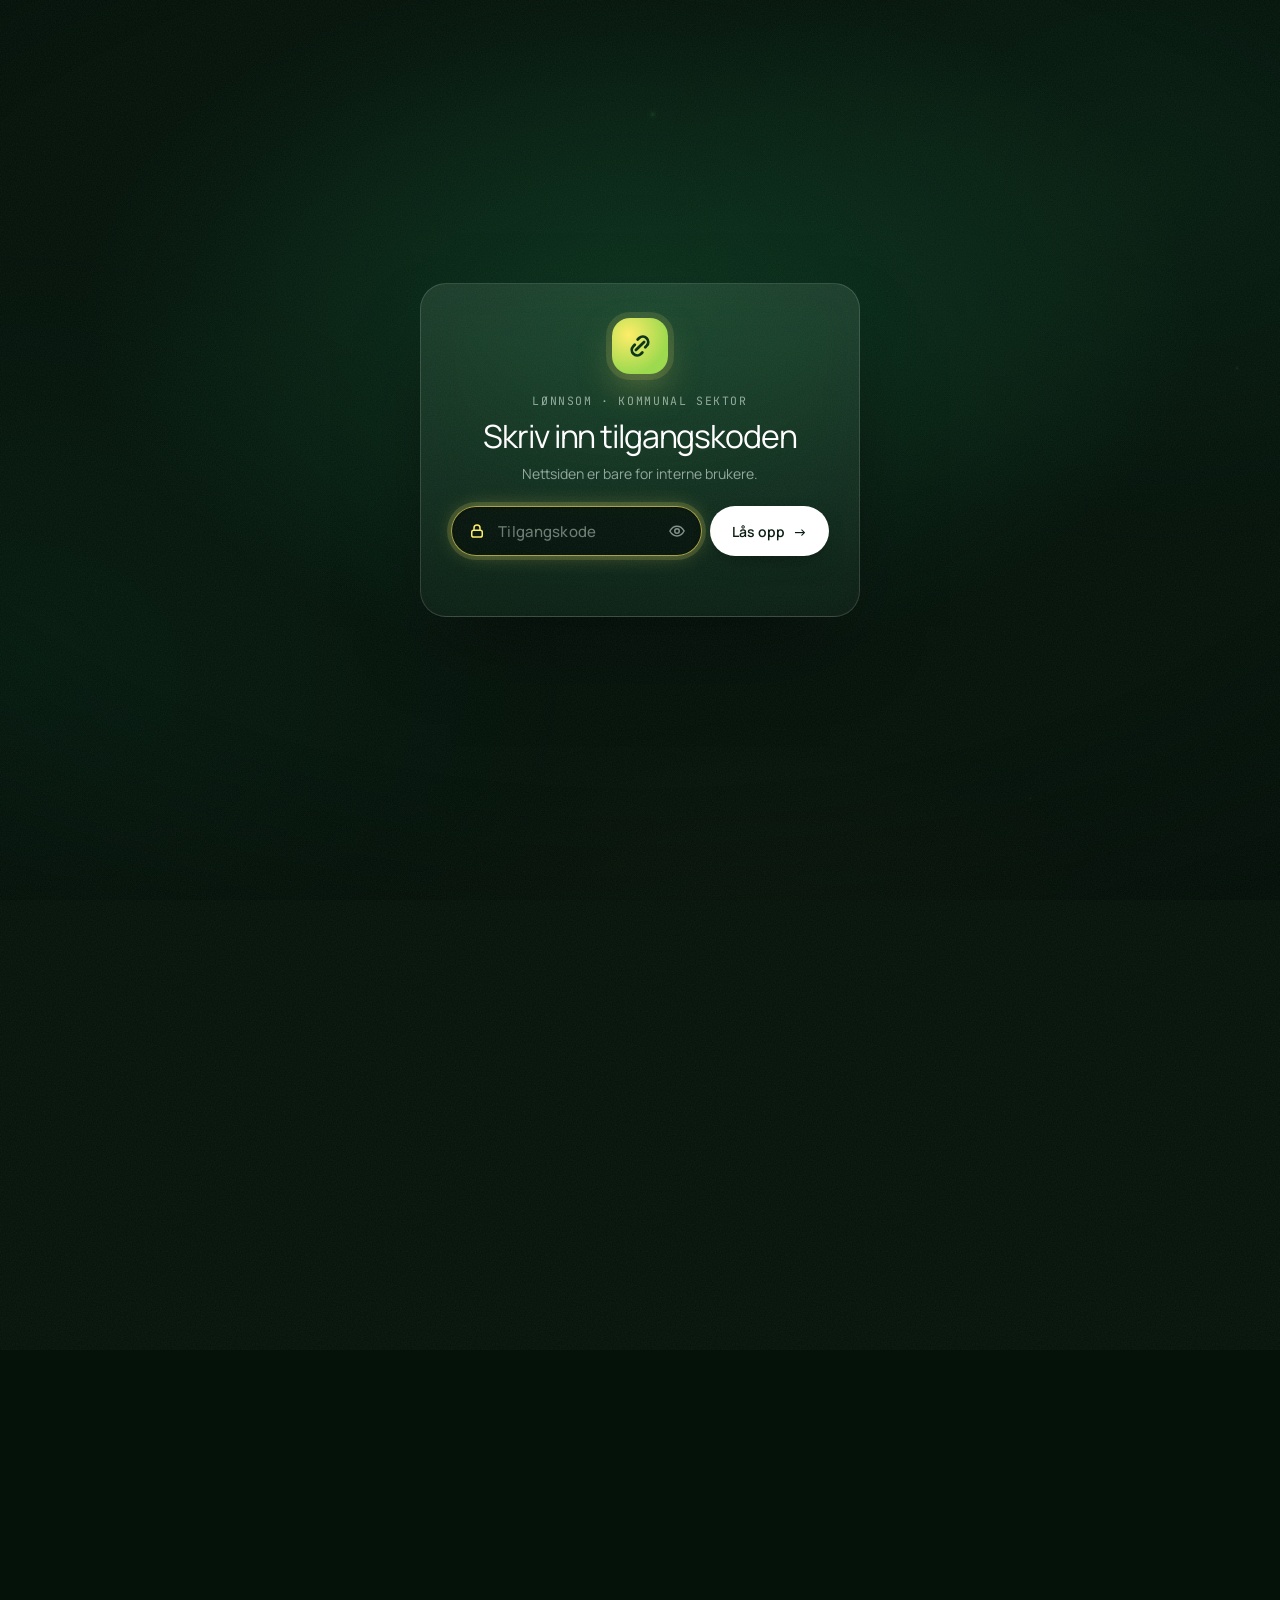
==== commit e6c43543: "Gjør kalkulatorene søkbare - 21 kalkulatorer vises som egne treff i søket, merket «Kalkulator» - Hve" ====
--- a/index.html
+++ b/index.html
@@ -69,7 +69,7 @@
   <main>
     <!-- KALKULATOR -->
     <section id="kalkulator" class="calc">
-      <form id="form" class="card form" autocomplete="off" onsubmit="return false">
+      <form id="form" data-search="Sykepenger – kalkulator" data-search-text="arbeidsgiverperiode AGP NAV maksdato sykepenger timelønnet tilkallingsvikar 16-dagersregelen gradert kalender" class="card form" autocomplete="off" onsubmit="return false">
         <div class="card-head">
           <h2>Fravær</h2>
           <button type="button" class="ghost" id="resetBtn">Nullstill</button>
--- a/styles.css
+++ b/styles.css
@@ -1009,8 +1009,12 @@
 .search-foot { display: flex; gap: 16px; padding: 10px 18px; border-top: 1px solid var(--line); font-size: 12px; color: var(--faint); }
 .search-foot kbd { margin-right: 3px; }
 
-@keyframes hit { 0%, 30% { box-shadow: 0 0 0 3px rgba(254, 237, 101, 0.7), 0 0 40px -6px rgba(254, 237, 101, 0.6); } 100% { box-shadow: 0 0 0 0 rgba(254, 237, 101, 0); } }
-.hit { animation: hit 2.2s ease-out; border-color: rgba(254, 237, 101, 0.5) !important; }
+/* Søketreff: gul markering som fader helt ut i løpet av 5 sekunder */
+@keyframes hit {
+  0%, 20% { box-shadow: 0 0 0 3px rgba(254, 237, 101, 0.7), 0 0 40px -6px rgba(254, 237, 101, 0.6); border-color: rgba(254, 237, 101, 0.6); }
+  100% { box-shadow: 0 0 0 0 rgba(254, 237, 101, 0), 0 0 0 0 rgba(254, 237, 101, 0); }
+}
+.hit { animation: hit 5s ease-out; }
 
 .to-top { position: fixed; right: 22px; bottom: 22px; z-index: 70; display: grid; place-items: center; width: 46px; height: 46px; border-radius: 50%; border: 1px solid rgba(255, 255, 255, 0.16); background: rgba(6, 30, 17, 0.85); color: #fff; backdrop-filter: blur(12px); -webkit-backdrop-filter: blur(12px); box-shadow: 0 14px 30px -12px rgba(0, 0, 0, 0.7); opacity: 0; transform: translateY(12px); pointer-events: none; transition: opacity .25s, transform .25s, background .15s; }
 .to-top.show { opacity: 1; transform: none; pointer-events: auto; }
@@ -1039,7 +1043,7 @@
 @media (max-width: 1380px) { .search-btn kbd { display: none; } }
 @media (max-width: 1240px) { .menu-btn .menu-label { display: none; } }
 
-/* ============ Moro: nedtellinger, lysglød, nordlys ============ */
+/* ============ Moro: nedtellinger og nordlys ============ */
 .countdowns { display: flex; flex-wrap: wrap; gap: 10px; margin-top: 26px; position: relative; }
 .cd {
   display: grid; gap: 2px; min-width: 150px; padding: 12px 16px 13px;
@@ -1060,15 +1064,6 @@
 .cd-pop label { display: grid; gap: 6px; font-size: 13px; color: #fff; }
 .cd-pop select { height: 40px; padding: 0 10px; border-radius: 10px; border: 1px solid var(--line-2); background: rgba(1, 8, 4, 0.5); color: #fff; font: 500 14px var(--sans); }
 .cd-pop small { font-size: 12px; color: var(--muted); }
-
-.has-spot { position: relative; overflow: hidden; }
-.spot {
-  position: absolute; inset: 0; pointer-events: none; border-radius: inherit; z-index: 1;
-  background: radial-gradient(280px circle at var(--x, -999px) var(--y, -999px), rgba(254, 237, 101, 0.11), rgba(155, 217, 74, 0.04) 40%, transparent 70%);
-  mix-blend-mode: screen;
-  animation: spotIn .3s ease-out;
-}
-@keyframes spotIn { from { opacity: 0; } to { opacity: 1; } }
 
 .aurora-layer { position: fixed; inset: 0; width: 100vw; height: 100vh; z-index: 98; pointer-events: none; mix-blend-mode: screen; filter: blur(10px) saturate(1.2); }
 
@@ -1230,7 +1225,6 @@
 html[data-theme="light"] .gate .primary { background: #0b4a2b; color: #fff; }
 
 /* Moro i lyst tema */
-html[data-theme="light"] .spot { background: radial-gradient(280px circle at var(--x, -999px) var(--y, -999px), rgba(31, 168, 94, 0.10), rgba(155, 217, 74, 0.05) 40%, transparent 70%); mix-blend-mode: multiply; }
 html[data-theme="light"] .aurora-layer { mix-blend-mode: multiply; opacity: 0.75; }
 html[data-theme="light"] :focus-visible { outline-color: var(--green); }
 html[data-theme="light"] .pane.agp {
@@ -1240,3 +1234,159 @@
     linear-gradient(135deg, var(--green), var(--deep));
 }
 html[data-theme="light"] .topbar.scrolled :is(.nav-pill, .search-btn, .theme-btn) { background: rgba(11, 74, 43, 0.9); border-color: rgba(11, 74, 43, 0.3); }
+
+/* ============ Lønnskostnad-siden ============ */
+.k-select {
+  width: 100%; height: 44px; padding: 0 12px;
+  font: 500 14px var(--sans); color: #fff;
+  background: rgba(1, 8, 4, 0.35); border: 1px solid var(--line-2); border-radius: 12px; outline: none;
+}
+.k-select:focus { border-color: rgba(254, 237, 101, 0.6); box-shadow: 0 0 0 3px rgba(254, 237, 101, 0.14); }
+.k-select option { background: #0a2617; color: #fff; }
+#kResult { display: grid; gap: 16px; align-content: start; }
+#kResult .card-head { margin-bottom: 0; }
+.k-prices { display: grid; grid-template-columns: repeat(3, minmax(0, 1fr)); gap: 10px; }
+.k-prices .stat b { font-size: 18px; }
+.stat.hl { border-color: rgba(254, 237, 101, 0.35); background: rgba(254, 237, 101, 0.07); }
+.k-bar { display: flex; height: 16px; gap: 3px; }
+.k-bar span { border-radius: 6px; min-width: 4px; }
+.k-share { display: block; font-size: 11.5px; font-weight: 400; color: var(--muted); }
+.out-table tr.k-total td { border-top: 1px solid var(--line-2); font-size: 15px; font-weight: 700; color: #fff; padding-top: 12px; }
+.explain { padding: 8px 26px; display: grid; }
+.exp-item { padding: 18px 0; border-bottom: 1px solid var(--line); display: grid; grid-template-columns: 240px minmax(0, 1fr); gap: 20px; }
+.exp-item:last-child { border-bottom: 0; }
+.exp-item h3 { margin: 0; font-size: 16px; font-weight: 600; }
+.exp-item p { margin: 0; font-size: 14.5px; line-height: 1.6; color: rgba(240, 251, 244, 0.82); }
+.exp-item b { color: #fff; font-weight: 600; }
+#forklaring .section-head .primary { padding: 11px 20px; font-size: 14px; }
+@media (max-width: 900px) { .exp-item { grid-template-columns: minmax(0, 1fr); gap: 6px; } }
+@media (max-width: 640px) { .k-prices { grid-template-columns: minmax(0, 1fr); } .explain { padding: 4px 18px; } }
+
+html[data-theme="light"] .k-select { background: #fff; color: var(--ink); border-color: rgba(13, 42, 26, 0.18); }
+html[data-theme="light"] .k-select option { background: #fff; color: var(--ink); }
+html[data-theme="light"] .k-select:focus { border-color: var(--green); box-shadow: 0 0 0 3px rgba(31, 168, 94, 0.18); }
+html[data-theme="light"] :is(.out-table tr.k-total td, .exp-item b) { color: var(--ink); }
+html[data-theme="light"] .exp-item p { color: rgba(13, 42, 26, 0.8); }
+html[data-theme="light"] .stat.hl { background: rgba(254, 237, 101, 0.22); border-color: rgba(180, 160, 20, 0.4); }
+
+/* Smal mobil: få plass til logo, søk, tema og sidemeny på én linje */
+.menu-btn svg { flex: none; }
+.menu-title { min-width: 0; overflow: hidden; text-overflow: ellipsis; white-space: nowrap; }
+@media (max-width: 480px) {
+  .topbar { gap: 8px; }
+  .topbar-right { gap: 6px; min-width: 0; }
+  .brand { gap: 0; font-size: 0; }
+  .brand-mark { width: 28px; height: 28px; }
+  .search-btn, .theme-btn { width: 40px; height: 40px; }
+  .menu-btn { min-width: 0; max-width: 170px; padding: 10px 10px 10px 14px; gap: 6px; }
+}
+html[data-theme="light"] .cohort-years { color: var(--ink); background: rgba(13, 42, 26, 0.06); border-color: var(--line-2); }
+html[data-theme="light"] .big .arrow { color: rgba(13, 42, 26, 0.4); }
+html[data-theme="light"] .pane.agp .big .arrow { color: rgba(255, 255, 255, 0.55); }
+html[data-theme="light"] .d.nav.ferie { color: var(--ink); }
+html[data-theme="light"] .cohort.on::after { color: var(--accent-ink); }
+
+/* Egen pil på nedtrekksmenyer, med luft til kanten */
+.k-select, .cd-pop select {
+  -webkit-appearance: none; appearance: none;
+  padding-right: 46px;
+  background-image: url("data:image/svg+xml,%3Csvg xmlns='http://www.w3.org/2000/svg' viewBox='0 0 24 24' fill='none' stroke='%23e6f4ec' stroke-width='2.2' stroke-linecap='round' stroke-linejoin='round'%3E%3Cpath d='m6 9 6 6 6-6'/%3E%3C/svg%3E");
+  background-repeat: no-repeat;
+  background-position: right 16px center;
+  background-size: 16px 16px;
+  cursor: pointer;
+}
+html[data-theme="light"] .k-select, html[data-theme="light"] .cd-pop select {
+  background-color: #fff;
+  background-image: url("data:image/svg+xml,%3Csvg xmlns='http://www.w3.org/2000/svg' viewBox='0 0 24 24' fill='none' stroke='%230d2a1a' stroke-width='2.2' stroke-linecap='round' stroke-linejoin='round'%3E%3Cpath d='m6 9 6 6 6-6'/%3E%3C/svg%3E");
+  background-repeat: no-repeat;
+  background-position: right 16px center;
+  background-size: 16px 16px;
+}
+
+/* ============ Kalkulatorer-siden ============ */
+.dato-main { display: grid; grid-template-columns: repeat(3, minmax(0, 1fr)); gap: 10px; }
+.dm { display: grid; gap: 4px; padding: 16px; border-radius: 16px; border: 1px solid var(--line); background: rgba(232, 248, 238, 0.05); }
+.dm b { font-size: clamp(30px, 3.4vw, 42px); font-weight: 400; letter-spacing: -0.045em; line-height: 1; color: #fff; font-variant-numeric: tabular-nums; }
+.dm span { font-size: 13px; font-weight: 600; color: rgba(240, 251, 244, 0.9); }
+.dm small { display: block; font-size: 11.5px; font-weight: 400; color: var(--muted); margin-top: 2px; }
+.dm.hl { border-color: rgba(255, 255, 255, 0.16); background: radial-gradient(120% 140% at 0% 0%, rgba(254, 237, 101, 0.3), transparent 55%), linear-gradient(135deg, var(--green), var(--deep)); }
+.dm.hl span, .dm.hl small { color: rgba(255, 255, 255, 0.85); }
+.hol-list { list-style: none; margin: 0; padding: 4px 14px; border-radius: 14px; border: 1px solid var(--line); background: rgba(1, 8, 4, 0.22); display: grid; }
+.hol-list li { display: flex; justify-content: space-between; gap: 12px; padding: 8px 0; border-bottom: 1px solid var(--line); font-size: 13px; }
+.hol-list li:last-child { border-bottom: 0; }
+.hol-list span { color: rgba(240, 251, 244, 0.88); }
+.hol-list em { font-style: normal; font-weight: 600; color: #fff; font-variant-numeric: tabular-nums; white-space: nowrap; }
+.hol-list li.we span, .hol-list li.we em { color: var(--faint); font-weight: 400; }
+
+.pct-grid { display: grid; grid-template-columns: repeat(auto-fill, minmax(min(360px, 100%), 1fr)); gap: 14px; }
+.pct { padding: 22px 24px; display: grid; gap: 14px; align-content: start; }
+.pct h3 { margin: 0; font-size: 16px; font-weight: 600; }
+.pct-q { margin: 0; font-size: 15px; line-height: 2.4; color: rgba(240, 251, 244, 0.85); }
+.pct-q small { font-size: 12px; color: var(--muted); }
+.pin {
+  display: inline-block; width: 74px; height: 38px; margin: 0 4px; padding: 0 10px; text-align: right;
+  font: 600 15px var(--sans); font-variant-numeric: tabular-nums; color: #fff;
+  background: rgba(1, 8, 4, 0.35); border: 1px solid var(--line-2); border-radius: 10px; outline: none; vertical-align: middle;
+}
+.pin.wide { width: 120px; }
+.pin:focus { border-color: rgba(254, 237, 101, 0.6); box-shadow: 0 0 0 3px rgba(254, 237, 101, 0.14); }
+.pct-out { display: grid; gap: 2px; padding: 14px 16px; border-radius: 14px; background: rgba(1, 8, 4, 0.25); border: 1px solid var(--line); }
+.pct-label { font-size: 12.5px; color: var(--muted); }
+.pct-big { font-size: 28px; font-weight: 500; letter-spacing: -0.03em; color: var(--yellow); font-variant-numeric: tabular-nums; line-height: 1.15; }
+.pct-sub { font-size: 12.5px; color: rgba(240, 251, 244, 0.75); }
+@media (max-width: 640px) { .dato-main { grid-template-columns: minmax(0, 1fr); } .pin.wide { width: 110px; } }
+
+html[data-theme="light"] .dm { background: rgba(13, 42, 26, 0.035); }
+html[data-theme="light"] .dm:not(.hl) b { color: var(--ink); }
+html[data-theme="light"] .dm:not(.hl) span { color: var(--ink); }
+html[data-theme="light"] .hol-list { background: rgba(13, 42, 26, 0.035); }
+html[data-theme="light"] .hol-list span { color: rgba(13, 42, 26, 0.8); }
+html[data-theme="light"] .hol-list em { color: var(--ink); }
+html[data-theme="light"] .hol-list li.we span, html[data-theme="light"] .hol-list li.we em { color: var(--faint); }
+html[data-theme="light"] .pct-q { color: rgba(13, 42, 26, 0.8); }
+html[data-theme="light"] .pin { background: #fff; color: var(--ink); border-color: rgba(13, 42, 26, 0.18); }
+html[data-theme="light"] .pin:focus { border-color: var(--green); box-shadow: 0 0 0 3px rgba(31, 168, 94, 0.18); }
+html[data-theme="light"] .pct-out { background: rgba(13, 42, 26, 0.035); }
+html[data-theme="light"] .pct-big { color: #137a43; }
+html[data-theme="light"] .pct-sub { color: rgba(13, 42, 26, 0.7); }
+html[data-theme="light"] .dm.hl { border-color: rgba(11, 74, 43, 0.25); background: radial-gradient(120% 140% at 0% 0%, rgba(254, 237, 101, 0.3), transparent 55%), linear-gradient(135deg, var(--green), var(--deep)); }
+
+/* Sidemenyen kan scrolles når den er høyere enn skjermen */
+.menu-panel {
+  max-height: calc(100vh - 96px);
+  max-height: calc(100dvh - 96px);
+  overflow-y: auto;
+  overscroll-behavior: contain;
+  -webkit-overflow-scrolling: touch;
+  scrollbar-width: thin;
+  scrollbar-color: rgba(232, 248, 238, 0.25) transparent;
+}
+.menu-panel::-webkit-scrollbar { width: 8px; }
+.menu-panel::-webkit-scrollbar-thumb { background: rgba(232, 248, 238, 0.22); border-radius: 99px; border: 2px solid transparent; background-clip: padding-box; }
+html[data-theme="light"] .menu-panel { scrollbar-color: rgba(13, 42, 26, 0.25) transparent; }
+html[data-theme="light"] .menu-panel::-webkit-scrollbar-thumb { background: rgba(13, 42, 26, 0.22); background-clip: padding-box; }
+
+/* Sidemeny: «portal» – vokser ut fra knappen og imploderer tilbake */
+.menu-panel { animation: none; transform-origin: calc(100% - 48px) -14px; }
+@keyframes menuPortalIn {
+  0% { clip-path: circle(0% at calc(100% - 48px) -14px); transform: scale(0.92); opacity: 0.4; filter: blur(4px); }
+  60% { filter: blur(0); }
+  100% { clip-path: circle(150% at calc(100% - 48px) -14px); transform: none; opacity: 1; filter: none; }
+}
+@keyframes menuPortalOut {
+  0% { clip-path: circle(150% at calc(100% - 48px) -14px); transform: none; opacity: 1; filter: none; }
+  100% { clip-path: circle(0% at calc(100% - 48px) -14px); transform: scale(0.86); opacity: 0; filter: blur(6px); }
+}
+@keyframes menuItemIn { from { opacity: 0; transform: translate(14px, -6px) scale(0.98); } to { opacity: 1; transform: none; } }
+@keyframes menuItemOut { to { opacity: 0; transform: translate(10px, -4px) scale(0.97); } }
+.menu-panel.opening { animation: menuPortalIn 0.5s cubic-bezier(0.2, 0.9, 0.25, 1) both; }
+.menu-panel.closing { animation: menuPortalOut 0.34s cubic-bezier(0.55, 0, 0.75, 0.3) both; pointer-events: none; }
+.menu-panel.opening :is(a, .menu-head, .menu-lock) { animation: menuItemIn 0.42s cubic-bezier(0.2, 0.9, 0.25, 1) both; animation-delay: calc(80ms + var(--i, 0) * 32ms); }
+.menu-panel.opening .menu-head { --i: -1; }
+.menu-panel.closing :is(a, .menu-head, .menu-lock) { animation: menuItemOut 0.16s ease-in both; }
+.page-menu.open .menu-btn { box-shadow: 0 0 0 4px rgba(254, 237, 101, 0.18), 0 14px 36px -14px rgba(0, 0, 0, 0.55); }
+@media (prefers-reduced-motion: reduce) {
+  .menu-panel.opening, .menu-panel.closing, .menu-panel :is(a, .menu-head, .menu-lock) { animation: none !important; }
+}
+.search-kind.k-kalkulator { color: #fff; background: var(--green); }
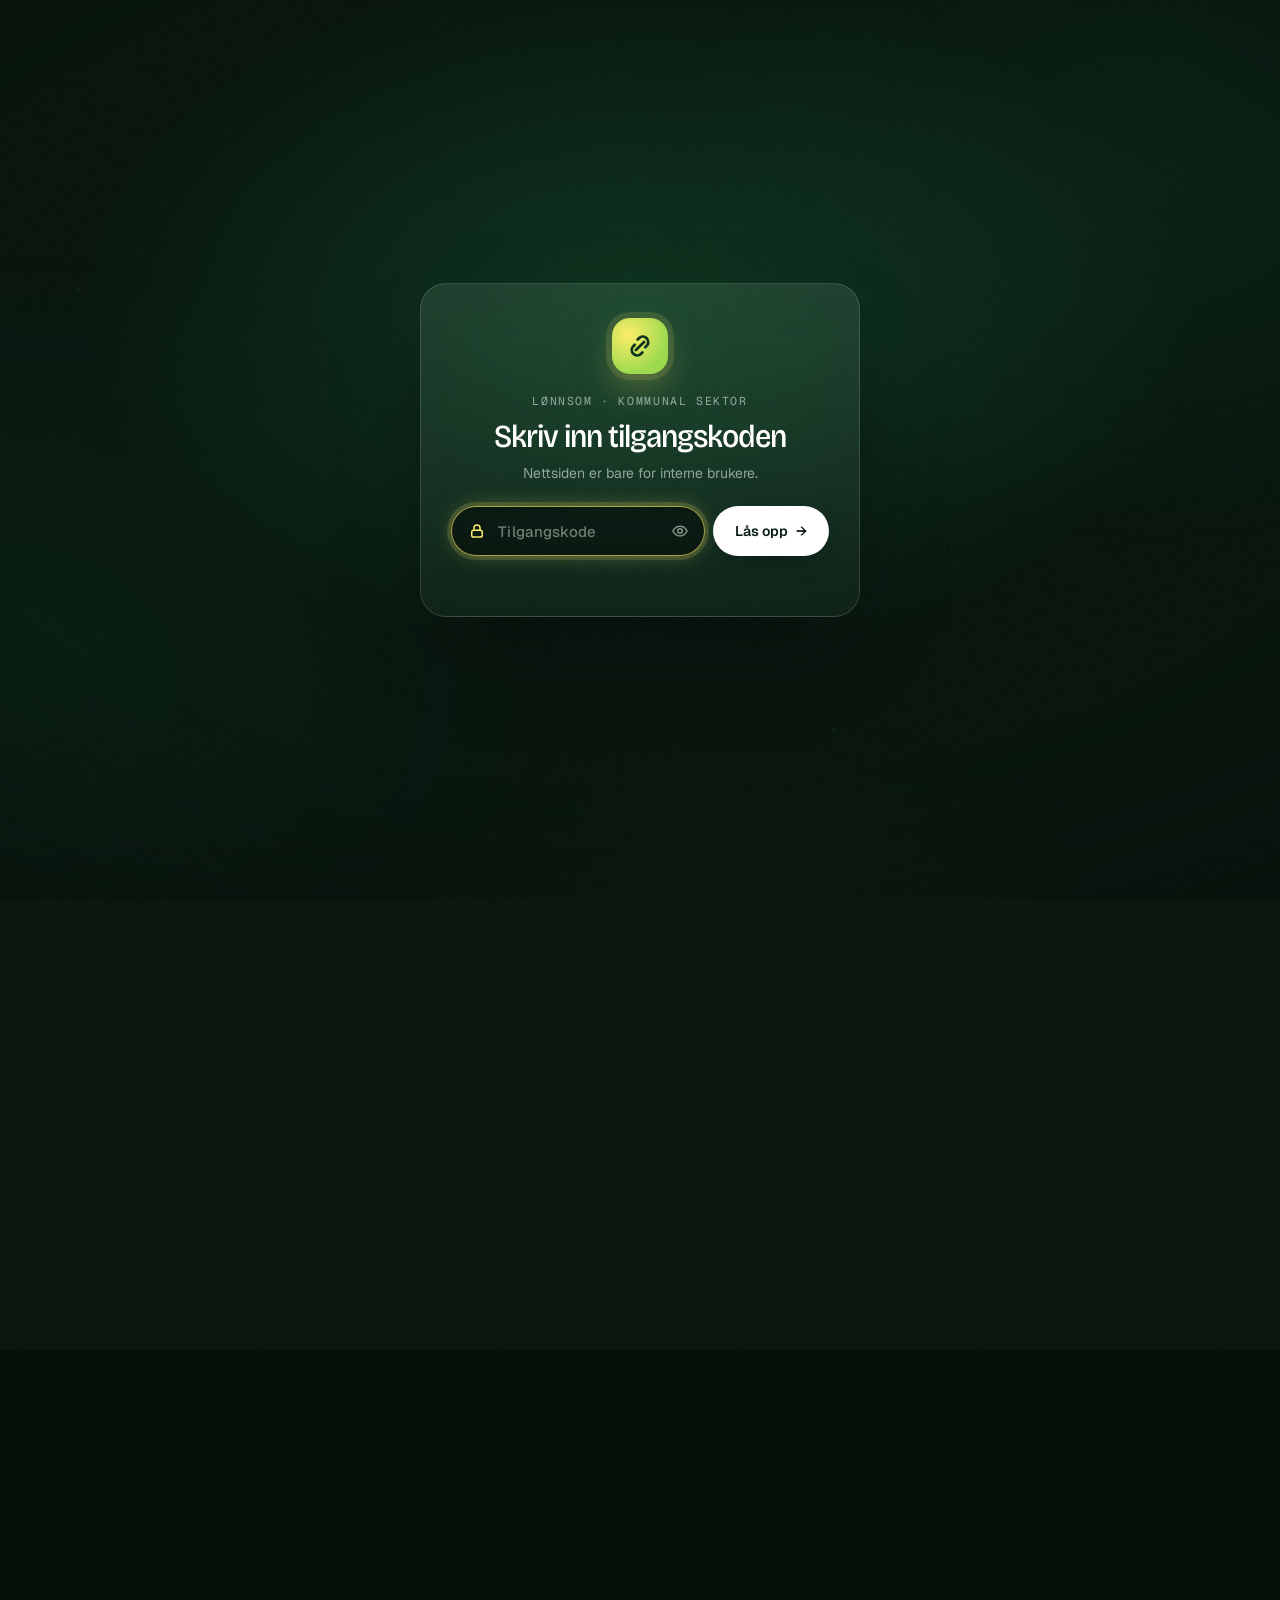
==== commit bdd535ca: "Nye fonter og ryddigere visning i Dager per måned Co-Authored-By: Claude Opus 5.5 <noreply@anthropic" ====
--- a/index.html
+++ b/index.html
@@ -11,7 +11,7 @@
   <link rel="icon" href="data:image/svg+xml,%3Csvg xmlns=%27http://www.w3.org/2000/svg%27 viewBox=%270 0 32 32%27%3E%3Crect width=%2732%27 height=%2732%27 rx=%278%27 fill=%27%230b4a2b%27/%3E%3Cpath d=%27M12 20l8-8M13.5 9.5l1.6-1.6a5 5 0 0 1 7 7L20.5 16.5M18.5 22.5l-1.6 1.6a5 5 0 0 1-7-7l1.6-1.6%27 fill=%27none%27 stroke=%27%23feed65%27 stroke-width=%272.6%27 stroke-linecap=%27round%27/%3E%3C/svg%3E" />
   <link rel="preconnect" href="https://fonts.googleapis.com" />
   <link rel="preconnect" href="https://fonts.gstatic.com" crossorigin />
-  <link href="https://fonts.googleapis.com/css2?family=Manrope:wght@300;400;500;600;700&family=JetBrains+Mono:wght@400;500&display=swap" rel="stylesheet" />
+  <link href="https://fonts.googleapis.com/css2?family=Bricolage+Grotesque:opsz,wdth,wght@12..96,75..100,400..700&family=Geist:wght@300..700&family=Geist+Mono:wght@400;500&display=swap" rel="stylesheet" />
   <link rel="stylesheet" href="styles.css" />
 </head>
 <body>
--- a/styles.css
+++ b/styles.css
@@ -22,8 +22,9 @@
   --line: rgba(224, 244, 232, 0.1);
   --line-2: rgba(224, 244, 232, 0.18);
   --radius: 22px;
-  --sans: "Manrope", system-ui, -apple-system, "Segoe UI", sans-serif;
-  --mono: "JetBrains Mono", ui-monospace, "SF Mono", Menlo, monospace;
+  --sans: "Geist", system-ui, -apple-system, "Segoe UI", sans-serif;
+  --mono: "Geist Mono", ui-monospace, "SF Mono", Menlo, monospace;
+  --display: "Bricolage Grotesque", "Geist", system-ui, sans-serif;
   color-scheme: dark;
 }
 
@@ -801,7 +802,7 @@
 .oms-10 em { position: absolute; top: -18px; left: 50%; transform: translateX(-50%); font: 500 10.5px var(--mono); font-style: normal; color: var(--muted); }
 
 .leave-grid .leave { padding-top: 20px; }
-.leave[hidden] { display: none; }
+.leave[hidden], .field[hidden] { display: none; }
 .pay { display: inline-block; margin-bottom: 12px; padding: 4px 10px; border-radius: 99px; font: 500 10.5px var(--mono); letter-spacing: .06em; text-transform: uppercase; }
 .pay.lonn { background: rgba(254, 237, 101, 0.12); color: var(--yellow); border: 1px solid rgba(254, 237, 101, 0.3); }
 .pay.nav { background: rgba(31, 168, 94, 0.18); color: #8fe3b4; border: 1px solid rgba(31, 168, 94, 0.4); }
@@ -1336,6 +1337,46 @@
 .pct-big { font-size: 28px; font-weight: 500; letter-spacing: -0.03em; color: var(--yellow); font-variant-numeric: tabular-nums; line-height: 1.15; }
 .pct-sub { font-size: 12.5px; color: rgba(240, 251, 244, 0.75); }
 @media (max-width: 640px) { .dato-main { grid-template-columns: minmax(0, 1fr); } .pin.wide { width: 110px; } }
+/* Dager per måned */
+.tool-wide { grid-column: 1 / -1; }
+.dato-main.dato-two { grid-template-columns: repeat(2, minmax(0, 1fr)); }
+.m-layout { display: grid; grid-template-columns: minmax(0, 380px) minmax(0, 1fr); gap: 20px; align-items: start; }
+.mcal { padding: 16px; border-radius: 18px; border: 1px solid var(--line); background: rgba(1, 8, 4, 0.22); display: grid; gap: 12px; }
+.mc-head { display: flex; align-items: center; justify-content: space-between; gap: 10px; }
+.mc-head b { font-size: 17px; font-weight: 600; color: #fff; letter-spacing: -0.01em; }
+.mc-nav { width: 38px; height: 38px; border-radius: 12px; border: 1px solid var(--line-2); background: rgba(232, 248, 238, 0.06); color: #fff; font: 500 20px/1 var(--sans); cursor: pointer; transition: background 0.2s, border-color 0.2s, opacity 0.2s; }
+.mc-nav:hover:not(:disabled) { background: rgba(254, 237, 101, 0.14); border-color: rgba(254, 237, 101, 0.45); }
+.mc-nav:disabled { opacity: 0.3; cursor: default; }
+.mc-pos { margin: -6px 0 0; text-align: center; font-size: 12px; color: var(--muted); }
+.mc-grid { display: grid; grid-template-columns: repeat(7, minmax(0, 1fr)); gap: 4px; }
+.mc-dow { text-align: center; font-size: 11px; font-weight: 600; text-transform: uppercase; letter-spacing: 0.06em; color: var(--muted); padding-bottom: 4px; }
+.mc-cell { position: relative; display: grid; place-items: center; height: 38px; border-radius: 10px; font-size: 13.5px; font-variant-numeric: tabular-nums; color: var(--faint); }
+.mc-cell.we { color: rgba(240, 251, 244, 0.28); }
+.mc-cell.in { background: rgba(31, 168, 94, 0.32); color: #fff; font-weight: 600; }
+.mc-cell.in.we { background: rgba(232, 248, 238, 0.07); color: rgba(240, 251, 244, 0.6); font-weight: 400; }
+.mc-cell.first, .mc-cell.last { box-shadow: inset 0 0 0 2px var(--yellow); }
+.mc-cell.hol::after { content: ""; position: absolute; bottom: 5px; width: 5px; height: 5px; border-radius: 50%; background: var(--yellow); }
+.mc-sum { display: grid; grid-template-columns: 1fr 1fr; gap: 8px; }
+.mc-sum div { display: grid; gap: 2px; padding: 10px 12px; border-radius: 12px; border: 1px solid var(--line); background: rgba(232, 248, 238, 0.04); }
+.mc-sum b { font-size: 24px; font-weight: 500; letter-spacing: -0.03em; color: var(--yellow); font-variant-numeric: tabular-nums; line-height: 1.1; }
+.mc-sum span { font-size: 12px; color: var(--muted); }
+.mc-range { margin: 0; text-align: center; font-size: 12px; color: var(--muted); }
+.m-table { align-self: start; }
+.m-table th { padding: 0 0 10px; font: 500 10.5px var(--mono); letter-spacing: .1em; text-transform: uppercase; color: var(--faint); text-align: right; border-bottom: 1px solid var(--line-2); }
+.m-table th:first-child { text-align: left; padding-left: 14px; }
+.m-table td:first-child { padding-left: 14px; }
+.m-table td:not(:first-child) { text-align: right; padding-left: 12px; font-weight: 600; color: #fff; white-space: nowrap; font-variant-numeric: tabular-nums; }
+.m-table td small { margin-left: 0; font-weight: 400; }
+.m-table .mrow { cursor: pointer; transition: background 0.2s, box-shadow 0.2s; }
+.m-table .mrow:hover, .m-table .mrow:focus-visible { background: rgba(232, 248, 238, 0.04); outline: none; }
+.m-table .mrow.on { background: rgba(232, 248, 238, 0.06); box-shadow: inset 3px 0 0 var(--yellow); }
+.m-table .mrow.on td:first-child { color: #fff; font-weight: 600; }
+.m-table tfoot td:first-child { padding-left: 14px; }
+.th-short { display: none; }
+@media (max-width: 860px) { .m-layout { grid-template-columns: minmax(0, 1fr); } }
+@media (max-width: 520px) { .th-full { display: none; } .th-short { display: inline; } }
+@media (max-width: 420px) { .mc-cell { height: 34px; font-size: 13px; } .mcal { padding: 12px; } }
+
 
 html[data-theme="light"] .dm { background: rgba(13, 42, 26, 0.035); }
 html[data-theme="light"] .dm:not(.hl) b { color: var(--ink); }
@@ -1390,3 +1431,154 @@
   .menu-panel.opening, .menu-panel.closing, .menu-panel :is(a, .menu-head, .menu-lock) { animation: none !important; }
 }
 .search-kind.k-kalkulator { color: #fff; background: var(--green); }
+
+/* =====================================================================
+   Visuell finpuss
+   ===================================================================== */
+
+/* Myk innglidning (aktiveres av fun.js) */
+html.reveal-on .reveal { opacity: 0; transform: translateY(18px); transition: opacity .6s ease, transform .7s cubic-bezier(.2, .8, .2, 1); transition-delay: var(--rd, 0ms); }
+html.reveal-on .reveal.in { opacity: 1; transform: none; }
+@media print { html.reveal-on .reveal { opacity: 1 !important; transform: none !important; } }
+
+/* Diskret skillelinje mellom seksjoner */
+.section { position: relative; }
+.section::before { content: ""; position: absolute; top: 0; left: 0; right: 0; height: 1px; background: linear-gradient(90deg, transparent, var(--line-2) 20%, var(--line-2) 80%, transparent); }
+
+/* Samme løfte-effekt på alle innholdskort (bare med mus) */
+@media (hover: hover) and (pointer: fine) {
+  :is(.example, .ot-rate, .layer, .cohort, .checklist li, .pct, .rate, .month) { transition: transform .25s ease, border-color .25s ease, box-shadow .25s ease; }
+  :is(.example, .ot-rate, .layer, .cohort:not(.on), .checklist li, .pct, .rate, .month):hover { transform: translateY(-3px); border-color: var(--line-2); box-shadow: 0 1px 0 rgba(255, 255, 255, 0.05) inset, 0 30px 60px -30px rgba(0, 0, 0, 0.8); }
+}
+
+/* Tynt scrollefelt i sidens farger */
+html { scrollbar-width: thin; scrollbar-color: rgba(155, 217, 74, 0.35) var(--night); }
+::-webkit-scrollbar { width: 10px; height: 10px; }
+::-webkit-scrollbar-track { background: var(--night); }
+::-webkit-scrollbar-thumb { background: rgba(155, 217, 74, 0.3); border-radius: 99px; border: 2px solid var(--night); }
+::-webkit-scrollbar-thumb:hover { background: rgba(155, 217, 74, 0.5); }
+html[data-theme="light"] { scrollbar-color: rgba(11, 74, 43, 0.3) #eef5f0; }
+html[data-theme="light"] ::-webkit-scrollbar-track { background: #eef5f0; }
+html[data-theme="light"] ::-webkit-scrollbar-thumb { background: rgba(11, 74, 43, 0.28); border-color: #eef5f0; }
+
+/* Tidslinjen på mobil: datoen over kortet */
+@media (max-width: 640px) {
+  .timeline li { grid-template-columns: 36px minmax(0, 1fr); row-gap: 4px; }
+  .timeline .node { grid-row: 1 / span 2; align-self: center; }
+  .timeline .tl-date { grid-column: 2; grid-row: 1; margin: 6px 0 0 2px; text-align: left; font-size: 12.5px; }
+  .timeline .tl-date small { display: inline; margin-left: 6px; }
+  .timeline .tl-body { grid-column: 2; grid-row: 2; }
+}
+
+/* Ny footer */
+.foot { display: block; max-width: 1280px; margin: 90px auto 0; padding: 0 28px; border-top: 0; color: var(--muted); font-size: 13.5px; }
+.foot-inner {
+  display: grid; grid-template-columns: minmax(0, 1.5fr) minmax(0, 1fr) minmax(0, 1fr); gap: 40px;
+  padding: 40px 36px; border-radius: 26px; border: 1px solid var(--line);
+  background: linear-gradient(180deg, rgba(232, 248, 238, 0.06), rgba(232, 248, 238, 0.02));
+}
+.foot-brand { display: grid; gap: 12px; align-content: start; }
+.foot-brand .brand { font-size: 20px; }
+.foot-brand p { margin: 0; max-width: 340px; font-size: 15px; line-height: 1.55; color: rgba(240, 251, 244, 0.85); }
+.foot-note { font-size: 12.5px; line-height: 1.5; color: var(--faint); max-width: 360px; }
+.foot-col h4 { margin: 4px 0 14px; font: 500 11px var(--mono); letter-spacing: .12em; text-transform: uppercase; color: var(--faint); }
+.foot-links { list-style: none; margin: 0; padding: 0; display: grid; grid-template-columns: 1fr 1fr; gap: 8px 16px; }
+.foot-links a { color: rgba(240, 251, 244, 0.82); text-decoration: none; font-size: 14px; transition: color .15s; }
+.foot-links a:hover { color: #fff; }
+.foot-links a[aria-current="page"] { color: var(--yellow); }
+.foot-rates { margin: 0; display: grid; gap: 8px; }
+.foot-rates div { display: flex; justify-content: space-between; gap: 12px; padding-bottom: 8px; border-bottom: 1px solid var(--line); }
+.foot-rates div:last-child { border-bottom: 0; }
+.foot-rates dt { color: var(--muted); }
+.foot-rates dd { margin: 0; font-weight: 600; color: #fff; font-variant-numeric: tabular-nums; white-space: nowrap; }
+.foot b { color: inherit; font-family: inherit; }
+.foot-bottom { display: flex; justify-content: space-between; align-items: center; gap: 12px; padding: 22px 8px 34px; font-size: 12.5px; color: var(--faint); }
+.foot-top { color: var(--muted); text-decoration: none; padding: 6px 12px; border-radius: 99px; border: 1px solid var(--line); transition: all .15s; }
+.foot-top:hover { color: #fff; border-color: var(--line-2); }
+@media (max-width: 900px) { .foot-inner { grid-template-columns: minmax(0, 1fr) minmax(0, 1fr); } .foot-brand { grid-column: 1 / -1; } }
+@media (max-width: 640px) { .foot { padding: 0 16px; margin-top: 60px; } .foot-inner { grid-template-columns: minmax(0, 1fr); gap: 28px; padding: 28px 22px; } }
+
+html[data-theme="light"] .foot-inner { background: rgba(255, 255, 255, 0.7); border-color: rgba(13, 42, 26, 0.09); }
+html[data-theme="light"] .foot .brand { color: var(--ink); }
+html[data-theme="light"] .foot .brand-mark { stroke: var(--ink); }
+html[data-theme="light"] .foot-brand p { color: rgba(13, 42, 26, 0.8); }
+html[data-theme="light"] .foot-links a { color: rgba(13, 42, 26, 0.78); }
+html[data-theme="light"] .foot-links a:hover { color: var(--ink); }
+html[data-theme="light"] .foot-links a[aria-current="page"] { color: #137a43; font-weight: 600; }
+html[data-theme="light"] .foot-rates dd { color: var(--ink); }
+html[data-theme="light"] .foot-top:hover { color: var(--ink); }
+html[data-theme="light"] :is(.example, .ot-rate, .layer, .cohort:not(.on), .checklist li, .pct, .rate, .month):hover { box-shadow: 0 1px 0 #fff inset, 0 26px 50px -30px rgba(11, 74, 43, 0.4); }
+
+/* Lyst tema: dager per måned */
+html[data-theme="light"] .mcal { background: rgba(13, 42, 26, 0.03); }
+html[data-theme="light"] .mc-head b { color: var(--ink); }
+html[data-theme="light"] .mc-nav { background: #fff; color: var(--ink); border-color: rgba(13, 42, 26, 0.18); }
+html[data-theme="light"] .mc-nav:hover:not(:disabled) { background: rgba(31, 168, 94, 0.1); border-color: var(--green); }
+html[data-theme="light"] .mc-cell { color: rgba(13, 42, 26, 0.4); }
+html[data-theme="light"] .mc-cell.we { color: rgba(13, 42, 26, 0.25); }
+html[data-theme="light"] .mc-cell.in { background: rgba(31, 168, 94, 0.2); color: var(--ink); }
+html[data-theme="light"] .mc-cell.in.we { background: rgba(13, 42, 26, 0.05); color: rgba(13, 42, 26, 0.5); }
+html[data-theme="light"] .mc-cell.first, html[data-theme="light"] .mc-cell.last { box-shadow: inset 0 0 0 2px var(--green); }
+html[data-theme="light"] .mc-cell.hol::after { background: #c9a400; }
+html[data-theme="light"] .mc-sum div { background: #fff; }
+html[data-theme="light"] .mc-sum b { color: var(--green); }
+html[data-theme="light"] .m-table .mrow.on td:first-child, html[data-theme="light"] .m-table td:not(:first-child) { color: var(--ink); }
+html[data-theme="light"] .m-table .mrow.on { background: rgba(31, 168, 94, 0.07); box-shadow: inset 3px 0 0 var(--green); }
+
+/* ============ Egne nedtrekksmenyer ============ */
+.dd { position: relative; }
+.dd-native { position: absolute; inset: 0; width: 100%; height: 100%; opacity: 0; pointer-events: none; }
+.dd-btn {
+  width: 100%; height: 44px; display: flex; align-items: center; justify-content: space-between; gap: 10px;
+  padding: 0 14px; text-align: left; cursor: pointer;
+  font: 500 14px var(--sans); color: #fff;
+  background: rgba(1, 8, 4, 0.35); border: 1px solid var(--line-2); border-radius: 12px;
+  transition: border-color 0.2s, box-shadow 0.2s, background 0.2s;
+}
+.dd-btn:hover { border-color: rgba(254, 237, 101, 0.35); }
+.dd-btn:focus-visible, .dd.open .dd-btn { outline: none; border-color: rgba(254, 237, 101, 0.6); box-shadow: 0 0 0 3px rgba(254, 237, 101, 0.14); }
+.dd-val { min-width: 0; overflow: hidden; text-overflow: ellipsis; white-space: nowrap; }
+.dd-chev { width: 16px; height: 16px; flex: none; fill: none; stroke: currentColor; stroke-width: 2.2; stroke-linecap: round; stroke-linejoin: round; opacity: 0.8; transition: transform 0.25s cubic-bezier(0.2, 0.8, 0.2, 1); }
+.dd.open .dd-chev { transform: rotate(180deg); }
+.dd-list {
+  position: absolute; left: 0; right: 0; top: calc(100% + 6px); z-index: 60;
+  margin: 0; padding: 6px; list-style: none; max-height: 300px; overflow-y: auto; overscroll-behavior: contain; outline: none;
+  border-radius: 14px; border: 1px solid rgba(255, 255, 255, 0.14);
+  background: #0a2716;
+  box-shadow: 0 28px 60px -22px rgba(0, 0, 0, 0.8), 0 0 0 1px rgba(0, 0, 0, 0.2);
+  opacity: 0; visibility: hidden; transform: translateY(-6px) scale(0.98); transform-origin: top center;
+  transition: opacity 0.16s ease, transform 0.18s cubic-bezier(0.2, 0.8, 0.2, 1), visibility 0s linear 0.18s;
+  scrollbar-width: thin; scrollbar-color: rgba(232, 248, 238, 0.25) transparent;
+}
+.dd.up .dd-list { top: auto; bottom: calc(100% + 6px); transform: translateY(6px) scale(0.98); transform-origin: bottom center; }
+.dd.open .dd-list { opacity: 1; visibility: visible; transform: none; transition: opacity 0.16s ease, transform 0.18s cubic-bezier(0.2, 0.8, 0.2, 1); }
+.dd-opt { display: flex; align-items: center; justify-content: space-between; gap: 12px; padding: 10px 12px; border-radius: 9px; font-size: 14px; line-height: 1.3; color: rgba(240, 251, 244, 0.86); cursor: pointer; user-select: none; }
+.dd-opt.act { background: rgba(232, 248, 238, 0.08); color: #fff; }
+.dd-opt.on { color: var(--yellow); font-weight: 600; }
+.dd-opt svg { width: 16px; height: 16px; flex: none; fill: none; stroke: currentColor; stroke-width: 2.4; stroke-linecap: round; stroke-linejoin: round; opacity: 0; }
+.dd-opt.on svg { opacity: 1; }
+.dd-opt.dis { opacity: 0.4; pointer-events: none; }
+.dd-opt small { display: block; margin-top: 2px; font-size: 12px; font-weight: 400; color: var(--muted); }
+.dd-host { position: relative; z-index: 30; }
+.cd-pop .dd-btn { height: 40px; border-radius: 10px; }
+.cd-pop .dd-list { max-height: 220px; }
+@media (prefers-reduced-motion: reduce) { .dd-list, .dd-chev { transition: none; } }
+
+html[data-theme="light"] .dd-btn { background: #fff; color: var(--ink); border-color: rgba(13, 42, 26, 0.18); }
+html[data-theme="light"] .dd-btn:hover { border-color: rgba(31, 168, 94, 0.5); }
+html[data-theme="light"] .dd-btn:focus-visible, html[data-theme="light"] .dd.open .dd-btn { border-color: var(--green); box-shadow: 0 0 0 3px rgba(31, 168, 94, 0.18); }
+html[data-theme="light"] .dd-list { background: #fff; border-color: rgba(13, 42, 26, 0.12); box-shadow: 0 24px 50px -20px rgba(13, 42, 26, 0.35); scrollbar-color: rgba(13, 42, 26, 0.25) transparent; }
+html[data-theme="light"] .dd-opt { color: rgba(13, 42, 26, 0.85); }
+html[data-theme="light"] .dd-opt.act { background: rgba(31, 168, 94, 0.09); color: var(--ink); }
+html[data-theme="light"] .dd-opt.on { color: var(--green); }
+
+/* ============ Titler og store tall: Bricolage Grotesque ============ */
+:is(h1, h2, .big, .maks-date, .out-big, .rate-row b, .ot-rate b, .dm b, .pct-big, .cd-num, .mc-sum b, .mc-head b, .stat b, .menu-title) {
+  font-family: var(--display);
+  font-optical-sizing: auto;
+}
+h1 { font-weight: 500; letter-spacing: -0.022em; font-variation-settings: "wdth" 90; line-height: 0.98; }
+h2 { font-weight: 500; letter-spacing: -0.025em; }
+.section-head h2 { font-weight: 500; letter-spacing: -0.035em; font-variation-settings: "wdth" 88; }
+.gate h1 { font-variation-settings: "wdth" 92; letter-spacing: -0.03em; }
+:is(.big, .maks-date, .out-big, .rate-row b, .ot-rate b, .dm b, .pct-big, .cd-num) { font-weight: 500; letter-spacing: -0.035em; }
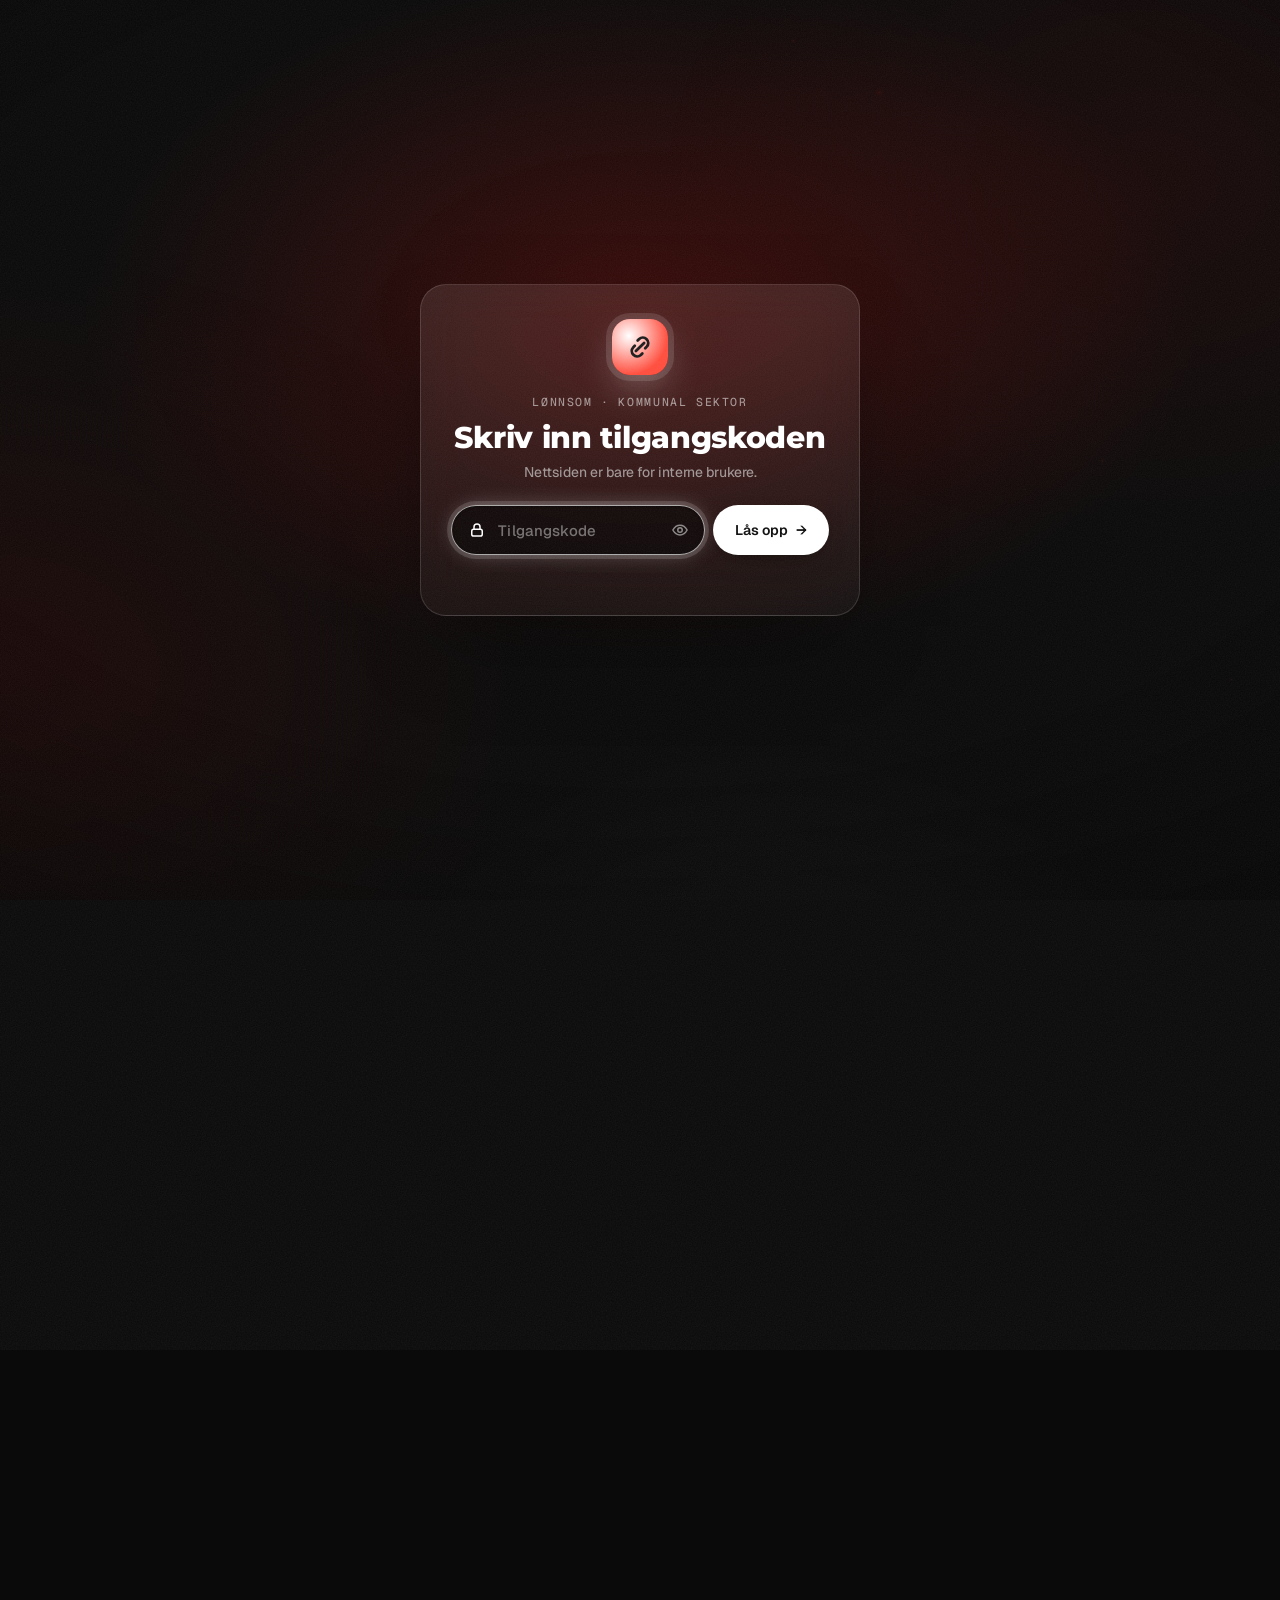
==== commit 4f060ebc: "Rød, hvit og svart profil med glødende bølge og Montserrat-titler Retter også at nedtrekksmenyen kun" ====
--- a/index.html
+++ b/index.html
@@ -8,10 +8,10 @@
   <script>/* Tilgangskode: skjul siden til koden er skrevet inn (se common.js) */try{if(localStorage.getItem("lonnsom.tilgang")!=="6b29b11ce68a262dfa3caf9f489eb4ff62b6685bd73b86b9f7c54dc0cec670ff")document.documentElement.classList.add("locked")}catch(e){document.documentElement.classList.add("locked")}</script>
   <title>Lønnsom – Sykepengekalkulator</title>
   <meta name="description" content="Beregn arbeidsgiverperiode, NAV-periode, maksdato og gjenopptjening av sykepenger – laget for lønnsmedarbeidere i kommunal sektor." />
-  <link rel="icon" href="data:image/svg+xml,%3Csvg xmlns=%27http://www.w3.org/2000/svg%27 viewBox=%270 0 32 32%27%3E%3Crect width=%2732%27 height=%2732%27 rx=%278%27 fill=%27%230b4a2b%27/%3E%3Cpath d=%27M12 20l8-8M13.5 9.5l1.6-1.6a5 5 0 0 1 7 7L20.5 16.5M18.5 22.5l-1.6 1.6a5 5 0 0 1-7-7l1.6-1.6%27 fill=%27none%27 stroke=%27%23feed65%27 stroke-width=%272.6%27 stroke-linecap=%27round%27/%3E%3C/svg%3E" />
+  <link rel="icon" href="data:image/svg+xml,%3Csvg xmlns=%27http://www.w3.org/2000/svg%27 viewBox=%270 0 32 32%27%3E%3Crect width=%2732%27 height=%2732%27 rx=%278%27 fill=%27%237a0804%27/%3E%3Cpath d=%27M12 20l8-8M13.5 9.5l1.6-1.6a5 5 0 0 1 7 7L20.5 16.5M18.5 22.5l-1.6 1.6a5 5 0 0 1-7-7l1.6-1.6%27 fill=%27none%27 stroke=%27%23ffffff%27 stroke-width=%272.6%27 stroke-linecap=%27round%27/%3E%3C/svg%3E" />
   <link rel="preconnect" href="https://fonts.googleapis.com" />
   <link rel="preconnect" href="https://fonts.gstatic.com" crossorigin />
-  <link href="https://fonts.googleapis.com/css2?family=Bricolage+Grotesque:opsz,wdth,wght@12..96,75..100,400..700&family=Geist:wght@300..700&family=Geist+Mono:wght@400;500&display=swap" rel="stylesheet" />
+  <link href="https://fonts.googleapis.com/css2?family=Montserrat:wght@500..900&family=Geist:wght@300..700&family=Geist+Mono:wght@400;500&display=swap" rel="stylesheet" />
   <link rel="stylesheet" href="styles.css" />
 </head>
 <body>
--- a/styles.css
+++ b/styles.css
@@ -1,30 +1,30 @@
 /* ============ Tokens ============ */
 :root {
   /* Palett */
-  --green: #1fa85e;
-  --deep: #0b4a2b;
-  --yellow: #feed65;
-  --lime: #9bd94a;
-  --danger: #ff6b5a;         /* kun for stopp-varsler */           /* overgang green → yellow */
-  --night: #04120a;          /* side-bakgrunn */
-  --cream: #f2fbf5;
+  --green: #e3120b;
+  --deep: #7a0804;
+  --yellow: #ffffff;
+  --lime: #ff4d3d;
+  --danger: #ff8a86;         /* kun for stopp-varsler */           /* overgang green → yellow */
+  --night: #0a0a0a;          /* side-bakgrunn */
+  --cream: #ffffff;
 
   /* Aliaser brukt av app.js */
   --signal: var(--green);
   --ice-300: var(--yellow);
-  --graphite-600: rgba(240, 251, 244, 0.35);
+  --graphite-600: rgba(245, 245, 245, 0.35);
 
   --text: var(--cream);
-  --muted: rgba(226, 244, 233, 0.6);
-  --faint: rgba(226, 244, 233, 0.38);
-  --glass: rgba(232, 248, 238, 0.07);
-  --glass-2: rgba(232, 248, 238, 0.12);
-  --line: rgba(224, 244, 232, 0.1);
-  --line-2: rgba(224, 244, 232, 0.18);
+  --muted: rgba(235, 235, 235, 0.6);
+  --faint: rgba(235, 235, 235, 0.38);
+  --glass: rgba(240, 240, 240, 0.07);
+  --glass-2: rgba(240, 240, 240, 0.12);
+  --line: rgba(234, 234, 234, 0.1);
+  --line-2: rgba(234, 234, 234, 0.18);
   --radius: 22px;
   --sans: "Geist", system-ui, -apple-system, "Segoe UI", sans-serif;
   --mono: "Geist Mono", ui-monospace, "SF Mono", Menlo, monospace;
-  --display: "Bricolage Grotesque", "Geist", system-ui, sans-serif;
+  --display: "Montserrat", "Geist", system-ui, sans-serif;
   color-scheme: dark;
 }
 
@@ -60,7 +60,7 @@
   inset: 0;
   z-index: 99;
   pointer-events: none;
-  background: radial-gradient(ellipse 120% 95% at 50% 40%, transparent 50%, rgba(1, 8, 4, 0.5) 82%, rgba(1, 6, 3, 0.8) 100%);
+  background: radial-gradient(ellipse 120% 95% at 50% 40%, transparent 50%, rgba(4, 4, 4, 0.5) 82%, rgba(4, 4, 4, 0.8) 100%);
 }
 @keyframes grain {
   0% { transform: translate(0, 0); }
@@ -76,9 +76,9 @@
   pointer-events: none;
   z-index: 0;
   background:
-    radial-gradient(700px 520px at 90% 20%, rgba(31, 168, 94, 0.16), transparent 70%),
-    radial-gradient(800px 600px at 0% 75%, rgba(11, 74, 43, 0.35), transparent 70%),
-    radial-gradient(600px 400px at 60% 110%, rgba(254, 237, 101, 0.06), transparent 70%);
+    radial-gradient(700px 520px at 90% 20%, rgba(227, 18, 11, 0.16), transparent 70%),
+    radial-gradient(800px 600px at 0% 75%, rgba(122, 8, 4, 0.35), transparent 70%),
+    radial-gradient(600px 400px at 60% 110%, rgba(255, 255, 255, 0.06), transparent 70%);
 }
 
 main, .foot { position: relative; z-index: 1; }
@@ -98,7 +98,7 @@
 }
 .topbar.scrolled {
   padding-top: 12px; padding-bottom: 12px;
-  background: rgba(4, 18, 10, 0.72);
+  background: rgba(10, 10, 10, 0.72);
   backdrop-filter: blur(18px) saturate(1.3);
   -webkit-backdrop-filter: blur(18px) saturate(1.3);
   border-bottom: 1px solid var(--line);
@@ -106,13 +106,13 @@
 .brand {
   display: inline-flex; align-items: center; gap: 10px;
   font-size: 21px; font-weight: 500; letter-spacing: -0.02em;
-  color: #fff; text-decoration: none;
-}
-.brand-mark { width: 26px; height: 26px; fill: none; stroke: #fff; stroke-width: 2.4; stroke-linecap: round; }
+  color: #ffffff; text-decoration: none;
+}
+.brand-mark { width: 26px; height: 26px; fill: none; stroke: #ffffff; stroke-width: 2.4; stroke-linecap: round; }
 .nav-pill {
   display: flex; gap: 2px; padding: 5px;
   border-radius: 16px;
-  background: rgba(2, 28, 14, 0.38);
+  background: rgba(15, 15, 15, 0.38);
   border: 1px solid rgba(255, 255, 255, 0.14);
   backdrop-filter: blur(18px) saturate(1.3);
   -webkit-backdrop-filter: blur(18px) saturate(1.3);
@@ -120,7 +120,7 @@
 }
 .nav-pill a {
   position: relative;
-  color: #fff;
+  color: #ffffff;
   text-decoration: none;
   font-size: 14.5px; font-weight: 500;
   padding: 9px 16px;
@@ -130,7 +130,7 @@
 .nav-pill a { white-space: nowrap; }
 .nav-pill a:hover { background: rgba(255, 255, 255, 0.1); }
 .nav-pill a.on { background: rgba(255, 255, 255, 0.14); padding-left: 26px; }
-.nav-pill a.on::before { content: ""; position: absolute; left: 13px; top: 50%; width: 5px; height: 5px; margin-top: -2.5px; border-radius: 50%; background: #fff; }
+.nav-pill a.on::before { content: ""; position: absolute; left: 13px; top: 50%; width: 5px; height: 5px; margin-top: -2.5px; border-radius: 50%; background: #ffffff; }
 .topbar .page-menu { justify-self: end; }
 
 /* Sidemeny (nedtrekk) */
@@ -139,20 +139,20 @@
   display: inline-flex; align-items: center; gap: 10px;
   padding: 10px 14px 10px 18px;
   border: 0; border-radius: 999px;
-  background: #fff; color: #04170c;
+  background: #ffffff; color: #0e0e0e;
   font: 600 14px var(--sans);
   box-shadow: 0 14px 36px -14px rgba(0, 0, 0, 0.55);
   transition: transform .2s, box-shadow .2s;
 }
 .menu-btn:hover { transform: translateY(-1px); }
-.menu-btn .menu-label { font: 500 10.5px var(--mono); letter-spacing: .1em; text-transform: uppercase; color: rgba(4, 23, 12, 0.5); }
+.menu-btn .menu-label { font: 500 10.5px var(--mono); letter-spacing: .1em; text-transform: uppercase; color: rgba(14, 14, 14, 0.5); }
 .menu-btn svg { width: 16px; height: 16px; fill: none; stroke: currentColor; stroke-width: 2.2; stroke-linecap: round; stroke-linejoin: round; transition: transform .2s; }
 .page-menu.open .menu-btn svg { transform: rotate(180deg); }
 .menu-panel {
   position: absolute; right: 0; top: calc(100% + 10px);
   width: 320px; padding: 8px;
   border-radius: 20px;
-  background: rgba(6, 30, 17, 0.95);
+  background: rgba(18, 18, 18, 0.95);
   border: 1px solid rgba(255, 255, 255, 0.14);
   backdrop-filter: blur(22px) saturate(1.3);
   -webkit-backdrop-filter: blur(22px) saturate(1.3);
@@ -165,25 +165,25 @@
 .menu-panel a {
   display: grid; grid-template-columns: auto 1fr auto; align-items: center; gap: 14px;
   padding: 12px; border-radius: 14px;
-  color: #fff; text-decoration: none;
+  color: #ffffff; text-decoration: none;
   transition: background .15s;
 }
 .menu-panel a:hover, .menu-panel a:focus-visible { background: rgba(255, 255, 255, 0.08); outline: none; }
-.menu-panel a[aria-current="page"] { background: rgba(254, 237, 101, 0.1); box-shadow: inset 0 0 0 1px rgba(254, 237, 101, 0.3); }
+.menu-panel a[aria-current="page"] { background: rgba(255, 255, 255, 0.1); box-shadow: inset 0 0 0 1px rgba(255, 255, 255, 0.3); }
 .menu-n { font: 500 11px var(--mono); color: var(--faint); }
 .menu-panel a[aria-current="page"] .menu-n { color: var(--yellow); }
 .menu-text { display: grid; gap: 1px; }
 .menu-text b { font-size: 15px; font-weight: 600; }
 .menu-text small { font-size: 12px; color: var(--muted); }
 .menu-panel a svg { width: 16px; height: 16px; fill: none; stroke: var(--muted); stroke-width: 2; stroke-linecap: round; stroke-linejoin: round; transition: transform .15s, stroke .15s; }
-.menu-panel a:hover svg { transform: translateX(3px); stroke: #fff; }
+.menu-panel a:hover svg { transform: translateX(3px); stroke: #ffffff; }
 
 .cta-pill {
   display: inline-flex; align-items: center; gap: 10px;
   padding: 15px 24px;
   border-radius: 999px;
-  background: #fff;
-  color: #04170c;
+  background: #ffffff;
+  color: #0e0e0e;
   font-weight: 600; font-size: 15px;
   text-decoration: none;
   white-space: nowrap;
@@ -207,13 +207,13 @@
   background: var(--deep);
   display: flex;
 }
-.stage-bg { position: absolute; inset: -10%; z-index: -2; filter: blur(46px) saturate(1.15); background: linear-gradient(115deg, #0f6a3a 0%, var(--green) 35%, #14834a 70%, var(--deep) 100%); }
+.stage-bg { position: absolute; inset: -10%; z-index: -2; filter: blur(46px) saturate(1.15); background: linear-gradient(115deg, #700d09 0%, var(--green) 35%, #8c100b 70%, var(--deep) 100%); }
 .blob { position: absolute; border-radius: 50%; animation: drift 18s ease-in-out infinite alternate; }
-.b1 { width: 40%; height: 50%; left: 36%; top: 8%; opacity: .9; background: radial-gradient(circle, var(--yellow) 0%, #e6e85a 30%, rgba(155, 217, 74, 0.6) 58%, transparent 72%); }
-.b2 { width: 28%; height: 34%; left: 44%; top: 16%; opacity: .75; background: radial-gradient(circle, rgba(255, 246, 180, 0.95), rgba(254, 237, 101, 0) 65%); animation-duration: 22s; }
-.b3 { width: 22%; height: 78%; left: 58%; top: 8%; border-radius: 45% 45% 30% 30%; background: radial-gradient(ellipse at 50% 40%, #021a0d 0%, rgba(6, 50, 26, 0.85) 45%, transparent 72%); animation-duration: 26s; }
+.b1 { width: 40%; height: 50%; left: 36%; top: 8%; opacity: .9; background: radial-gradient(circle, var(--yellow) 0%, #ffffff 30%, rgba(255, 77, 61, 0.6) 58%, transparent 72%); }
+.b2 { width: 28%; height: 34%; left: 44%; top: 16%; opacity: .75; background: radial-gradient(circle, rgba(255, 255, 255, 0.95), rgba(255, 255, 255, 0) 65%); animation-duration: 22s; }
+.b3 { width: 22%; height: 78%; left: 58%; top: 8%; border-radius: 45% 45% 30% 30%; background: radial-gradient(ellipse at 50% 40%, #0e0e0e 0%, rgba(28, 28, 28, 0.85) 45%, transparent 72%); animation-duration: 26s; }
 .b4 { width: 50%; height: 60%; right: -10%; bottom: -10%; background: radial-gradient(circle, var(--deep) 0%, transparent 70%); animation-duration: 20s; }
-.b5 { width: 40%; height: 40%; left: -12%; top: -8%; background: radial-gradient(circle, rgba(11, 74, 43, 0.9), transparent 70%); animation-duration: 24s; }
+.b5 { width: 40%; height: 40%; left: -12%; top: -8%; background: radial-gradient(circle, rgba(122, 8, 4, 0.9), transparent 70%); animation-duration: 24s; }
 @keyframes drift {
   0% { transform: translate(0, 0) scale(1); }
   50% { transform: translate(3%, -2%) scale(1.05); }
@@ -223,8 +223,8 @@
 .scrim {
   position: absolute; inset: 0; z-index: -1; pointer-events: none;
   background:
-    radial-gradient(ellipse 75% 65% at 22% 88%, rgba(2, 28, 14, 0.62), rgba(2, 28, 14, 0.25) 55%, transparent 80%),
-    linear-gradient(180deg, rgba(0, 0, 0, 0) 40%, rgba(3, 30, 15, 0.55) 100%);
+    radial-gradient(ellipse 75% 65% at 22% 88%, rgba(15, 15, 15, 0.62), rgba(15, 15, 15, 0.25) 55%, transparent 80%),
+    linear-gradient(180deg, rgba(0, 0, 0, 0) 40%, rgba(16, 16, 16, 0.55) 100%);
 }
 /* Partikler: i heroen og bak innholdet på resten av siden */
 .hero-particles { position: absolute; inset: 0; z-index: -1; width: 100%; height: 100%; pointer-events: none; }
@@ -251,10 +251,10 @@
   color: var(--muted);
 }
 .stage .eyebrow {
-  color: #fff;
+  color: #ffffff;
   padding: 7px 14px;
   border-radius: 999px;
-  background: rgba(2, 28, 14, 0.42);
+  background: rgba(15, 15, 15, 0.42);
   border: 1px solid rgba(255, 255, 255, 0.14);
   backdrop-filter: blur(10px);
   -webkit-backdrop-filter: blur(10px);
@@ -265,11 +265,11 @@
   line-height: 0.98;
   letter-spacing: -0.045em;
   font-weight: 400;
-  color: #fff;
-  text-shadow: 0 1px 2px rgba(2, 24, 12, 0.35), 0 4px 40px rgba(2, 24, 12, 0.45);
+  color: #ffffff;
+  text-shadow: 0 1px 2px rgba(13, 13, 13, 0.35), 0 4px 40px rgba(13, 13, 13, 0.45);
 }
 .hero-row { display: flex; align-items: center; gap: 28px; margin-top: 28px; flex-wrap: wrap; }
-.lead { margin: 0; font-size: 17px; line-height: 1.5; color: #fff; max-width: 520px; font-weight: 500; text-shadow: 0 1px 14px rgba(2, 24, 12, 0.55); }
+.lead { margin: 0; font-size: 17px; line-height: 1.5; color: #ffffff; max-width: 520px; font-weight: 500; text-shadow: 0 1px 14px rgba(13, 13, 13, 0.55); }
 
 .facts {
   grid-column: 2;
@@ -279,7 +279,7 @@
   width: 290px;
   padding: 14px;
   border-radius: 24px;
-  background: rgba(8, 70, 38, 0.28);
+  background: rgba(72, 8, 6, 0.28);
   border: 1px solid rgba(255, 255, 255, 0.14);
   backdrop-filter: blur(20px) saturate(1.2);
   -webkit-backdrop-filter: blur(20px) saturate(1.2);
@@ -295,7 +295,7 @@
   border: 1px solid rgba(255, 255, 255, 0.12);
 }
 .fact span { grid-column: 1 / -1; font-size: 15px; color: rgba(255, 255, 255, 0.92); margin-bottom: 10px; }
-.fact b { font-size: 22px; font-weight: 500; letter-spacing: -0.02em; color: #fff; }
+.fact b { font-size: 22px; font-weight: 500; letter-spacing: -0.02em; color: #ffffff; }
 .fact i { font-style: normal; font-size: 12px; color: rgba(255, 255, 255, 0.7); padding: 3px 10px; border-radius: 99px; background: rgba(0, 0, 0, 0.18); }
 
 .features {
@@ -307,11 +307,11 @@
   display: grid; grid-template-columns: repeat(4, 1fr); gap: 20px;
 }
 .features li { display: grid; align-content: start; gap: 10px; font-size: 14.5px; color: rgba(255, 255, 255, 0.92); line-height: 1.4; max-width: 230px; }
-.features svg { width: 22px; height: 22px; fill: none; stroke: #fff; stroke-width: 1.7; stroke-linecap: round; stroke-linejoin: round; }
+.features svg { width: 22px; height: 22px; fill: none; stroke: #ffffff; stroke-width: 1.7; stroke-linecap: round; stroke-linejoin: round; }
 
 /* ============ Cards ============ */
 .card {
-  background: linear-gradient(180deg, rgba(232, 248, 238, 0.08), rgba(232, 248, 238, 0.035));
+  background: linear-gradient(180deg, rgba(240, 240, 240, 0.08), rgba(240, 240, 240, 0.035));
   border: 1px solid var(--line);
   border-radius: var(--radius);
   box-shadow: 0 1px 0 rgba(255, 255, 255, 0.05) inset, 0 30px 60px -36px rgba(0, 0, 0, 0.7);
@@ -319,8 +319,8 @@
   -webkit-backdrop-filter: blur(16px);
 }
 .card-head { display: flex; justify-content: space-between; align-items: center; margin-bottom: 18px; gap: 12px; }
-h2 { margin: 0; font-size: 24px; letter-spacing: -0.03em; font-weight: 500; color: #fff; }
-h3 { margin: 0 0 6px; font-size: 15.5px; font-weight: 600; color: #fff; letter-spacing: -0.01em; }
+h2 { margin: 0; font-size: 24px; letter-spacing: -0.03em; font-weight: 500; color: #ffffff; }
+h3 { margin: 0 0 6px; font-size: 15.5px; font-weight: 600; color: #ffffff; letter-spacing: -0.01em; }
 
 /* ============ Calculator layout ============ */
 .calc {
@@ -335,7 +335,7 @@
 .field { display: flex; flex-direction: column; gap: 7px; margin-bottom: 16px; min-width: 0; }
 .field > span {
   display: flex; justify-content: space-between; align-items: baseline; gap: 8px;
-  font-size: 13px; font-weight: 500; color: rgba(240, 251, 244, 0.82);
+  font-size: 13px; font-weight: 500; color: rgba(245, 245, 245, 0.82);
 }
 .field em { font-style: normal; font-size: 11px; color: var(--faint); font-family: var(--mono); }
 .field small, fieldset small { font-size: 12px; color: var(--muted); line-height: 1.45; }
@@ -351,15 +351,15 @@
   padding: 0 14px;
   font: 500 14px var(--sans);
   font-variant-numeric: tabular-nums;
-  color: #fff;
-  background: rgba(1, 8, 4, 0.35);
+  color: #ffffff;
+  background: rgba(4, 4, 4, 0.35);
   border: 1px solid var(--line-2);
   border-radius: 12px;
   outline: none;
   transition: border-color .15s, box-shadow .15s, background .15s;
 }
-input:hover { border-color: rgba(224, 244, 232, 0.3); }
-input:focus { border-color: rgba(254, 237, 101, 0.6); box-shadow: 0 0 0 3px rgba(254, 237, 101, 0.14); background: rgba(1, 8, 4, 0.55); }
+input:hover { border-color: rgba(234, 234, 234, 0.3); }
+input:focus { border-color: rgba(255, 255, 255, 0.6); box-shadow: 0 0 0 3px rgba(255, 255, 255, 0.14); background: rgba(4, 4, 4, 0.55); }
 input[type="date"]::-webkit-calendar-picker-indicator { filter: invert(0.9) sepia(.3); opacity: .6; cursor: pointer; }
 .suffix { position: relative; }
 .suffix input { padding-right: 38px; }
@@ -369,28 +369,28 @@
   -webkit-appearance: none; appearance: none;
   width: 100%; height: 6px; margin: 10px 0 4px;
   border-radius: 99px;
-  background: linear-gradient(90deg, var(--green), var(--lime) calc(var(--p, 100%) * .7), var(--yellow) var(--p, 100%), rgba(224, 244, 232, 0.14) var(--p, 100%));
+  background: linear-gradient(90deg, var(--green), var(--lime) calc(var(--p, 100%) * .7), var(--yellow) var(--p, 100%), rgba(234, 234, 234, 0.14) var(--p, 100%));
   outline: none;
 }
 input[type="range"]::-webkit-slider-thumb {
   -webkit-appearance: none; width: 20px; height: 20px; border-radius: 50%;
-  background: #fff; border: 0; cursor: pointer;
-  box-shadow: 0 0 0 5px rgba(254, 237, 101, 0.25), 0 2px 10px rgba(0,0,0,.5);
+  background: #ffffff; border: 0; cursor: pointer;
+  box-shadow: 0 0 0 5px rgba(255, 255, 255, 0.25), 0 2px 10px rgba(0,0,0,.5);
 }
 input[type="range"]::-moz-range-thumb {
   width: 18px; height: 18px; border-radius: 50%; border: 0;
-  background: #fff; cursor: pointer;
+  background: #ffffff; cursor: pointer;
 }
 
 .adv { border-top: 1px solid var(--line); margin-top: 6px; padding-top: 14px; }
 .adv summary {
   cursor: pointer; list-style: none;
   display: flex; justify-content: space-between; align-items: center; gap: 10px;
-  font-weight: 600; font-size: 14px; color: #fff;
+  font-weight: 600; font-size: 14px; color: #ffffff;
 }
 .adv summary::-webkit-details-marker { display: none; }
 .adv summary span { font: 400 11px var(--mono); color: var(--faint); }
-.adv summary::after { content: "+"; display: grid; place-items: center; flex: none; width: 24px; height: 24px; border-radius: 50%; background: var(--glass-2); font: 500 15px var(--sans); color: #fff; }
+.adv summary::after { content: "+"; display: grid; place-items: center; flex: none; width: 24px; height: 24px; border-radius: 50%; background: var(--glass-2); font: 500 15px var(--sans); color: #ffffff; }
 .adv[open] summary::after { content: "–"; }
 .adv[open] summary { margin-bottom: 16px; }
 fieldset { border: 0; border-bottom: 1px solid var(--line); padding: 0 0 6px; margin: 0 0 18px; min-width: 0; }
@@ -399,15 +399,15 @@
 
 button { font-family: inherit; cursor: pointer; }
 .ghost {
-  background: var(--glass); color: rgba(240, 251, 244, 0.85);
+  background: var(--glass); color: rgba(245, 245, 245, 0.85);
   border: 1px solid var(--line-2); border-radius: 999px;
   padding: 8px 14px; font-size: 13px; font-weight: 500;
   transition: all .15s;
 }
-.ghost:hover { color: #fff; background: var(--glass-2); }
+.ghost:hover { color: #ffffff; background: var(--glass-2); }
 .primary {
   display: inline-flex; align-items: center; gap: 8px;
-  background: #fff; color: #04170c; border: 0; border-radius: 999px;
+  background: #ffffff; color: #0e0e0e; border: 0; border-radius: 999px;
   padding: 9px 18px; font-size: 13px; font-weight: 600;
   box-shadow: 0 10px 26px -12px rgba(0, 0, 0, 0.6);
   transition: transform .15s;
@@ -427,9 +427,9 @@
   backdrop-filter: blur(10px);
 }
 .alert::before { content: ""; flex: none; width: 8px; height: 8px; margin-top: 6px; border-radius: 50%; background: var(--faint); }
-.alert.warn { border-color: rgba(254, 237, 101, 0.3); background: rgba(254, 237, 101, 0.07); }
+.alert.warn { border-color: rgba(255, 255, 255, 0.3); background: rgba(255, 255, 255, 0.07); }
 .alert.warn::before { background: var(--yellow); }
-.alert.stop { border-color: rgba(255, 107, 90, 0.45); background: rgba(255, 107, 90, 0.1); }
+.alert.stop { border-color: rgba(255, 96, 90, 0.45); background: rgba(255, 96, 90, 0.1); }
 .alert.stop::before { background: var(--danger); }
 
 .split { display: grid; grid-template-columns: 1fr 1fr; gap: 16px; }
@@ -438,47 +438,47 @@
   display: inline-flex; align-items: center; gap: 8px;
   font: 500 11px var(--mono); letter-spacing: .12em; text-transform: uppercase; color: var(--muted);
 }
-.pane .tag i { width: 8px; height: 8px; border-radius: 50%; background: var(--yellow); box-shadow: 0 0 10px rgba(254, 237, 101, 0.7); }
+.pane .tag i { width: 8px; height: 8px; border-radius: 50%; background: var(--yellow); box-shadow: 0 0 10px rgba(255, 255, 255, 0.7); }
 .pane.agp .tag { color: rgba(255, 255, 255, 0.85); }
-.pane.agp .tag i { background: #fff; box-shadow: 0 0 10px rgba(255,255,255,.7); }
+.pane.agp .tag i { background: #ffffff; box-shadow: 0 0 10px rgba(255,255,255,.7); }
 .pane.agp {
   border-color: rgba(255, 255, 255, 0.16);
   background:
-    radial-gradient(120% 140% at 0% 0%, rgba(254, 237, 101, 0.35), transparent 50%),
+    radial-gradient(120% 140% at 0% 0%, rgba(255, 255, 255, 0.35), transparent 50%),
     linear-gradient(135deg, var(--green), var(--deep));
 }
 .pane.agp .sub, .pane.agp .kv dt { color: rgba(255, 255, 255, 0.75); }
-.big { font-size: clamp(23px, 2.6vw, 30px); font-weight: 500; letter-spacing: -0.035em; color: #fff; margin: 12px 0 2px; line-height: 1.15; }
+.big { font-size: clamp(23px, 2.6vw, 30px); font-weight: 500; letter-spacing: -0.035em; color: #ffffff; margin: 12px 0 2px; line-height: 1.15; }
 .big .arrow { color: rgba(255, 255, 255, 0.55); font-weight: 300; margin: 0 6px; }
 .sub { color: var(--muted); font-size: 13px; }
 .kv { display: grid; grid-template-columns: 1fr auto; gap: 7px 12px; margin-top: 16px; font-size: 13px; }
 .kv dt { color: var(--muted); }
-.kv dd { margin: 0; text-align: right; font-weight: 600; font-variant-numeric: tabular-nums; color: #fff; }
+.kv dd { margin: 0; text-align: right; font-weight: 600; font-variant-numeric: tabular-nums; color: #ffffff; }
 
 .maks-card { padding: 26px; display: grid; grid-template-columns: auto 1fr; gap: 30px; align-items: center; }
 .ring { position: relative; width: 172px; height: 172px; }
 .ring svg { width: 100%; height: 100%; transform: rotate(-90deg); }
 .ring circle { fill: none; stroke-width: 12; }
-.ring .bg { stroke: rgba(224, 244, 232, 0.08); }
-.ring .prior { stroke: rgba(240, 251, 244, 0.35); }
+.ring .bg { stroke: rgba(234, 234, 234, 0.08); }
+.ring .prior { stroke: rgba(245, 245, 245, 0.35); }
 .ring .used { stroke: var(--yellow); transition: stroke-dasharray .6s cubic-bezier(.2,.8,.2,1); }
 .ring .agp { stroke: var(--green); }
 .ring-label { position: absolute; inset: 0; display: grid; place-content: center; text-align: center; }
-.ring-label b { font-size: 40px; font-weight: 500; letter-spacing: -0.04em; color: #fff; line-height: 1; }
+.ring-label b { font-size: 40px; font-weight: 500; letter-spacing: -0.04em; color: #ffffff; line-height: 1; }
 .ring-label span { font-size: 11.5px; color: var(--muted); margin-top: 4px; }
-.maks-date { font-size: clamp(32px, 4vw, 52px); font-weight: 400; letter-spacing: -0.045em; color: #fff; line-height: 1.02; margin: 8px 0 8px; }
+.maks-date { font-size: clamp(32px, 4vw, 52px); font-weight: 400; letter-spacing: -0.045em; color: #ffffff; line-height: 1.02; margin: 8px 0 8px; }
 .maks-date .red { color: var(--danger); }
 .stats { display: grid; grid-template-columns: repeat(3, 1fr); gap: 10px; margin-top: 18px; }
-.stat { padding: 12px 14px; border-radius: 14px; background: rgba(232, 248, 238, 0.06); border: 1px solid var(--line); }
-.stat b { display: block; font-size: 19px; font-weight: 600; letter-spacing: -0.02em; color: #fff; }
+.stat { padding: 12px 14px; border-radius: 14px; background: rgba(240, 240, 240, 0.06); border: 1px solid var(--line); }
+.stat b { display: block; font-size: 19px; font-weight: 600; letter-spacing: -0.02em; color: #ffffff; }
 .stat span { font-size: 11.5px; color: var(--muted); }
 
 .money { padding: 22px 24px; }
 .money table { width: 100%; border-collapse: collapse; margin-top: 14px; font-size: 13.5px; }
 .money th { text-align: left; font-weight: 500; color: var(--faint); padding: 8px 0; font-size: 12px; border-bottom: 1px solid var(--line); }
 .money th:not(:first-child), .money td:not(:first-child) { text-align: right; }
-.money td { padding: 12px 0; border-bottom: 1px solid var(--line); font-weight: 600; font-variant-numeric: tabular-nums; color: #fff; }
-.money td:first-child { font-weight: 400; color: rgba(240, 251, 244, 0.85); }
+.money td { padding: 12px 0; border-bottom: 1px solid var(--line); font-weight: 600; font-variant-numeric: tabular-nums; color: #ffffff; }
+.money td:first-child { font-weight: 400; color: rgba(245, 245, 245, 0.85); }
 .money tr:last-child td { border-bottom: 0; }
 .money .pill { display: inline-block; width: 9px; height: 9px; border-radius: 50%; margin-right: 10px; vertical-align: 0; }
 .money .note { margin: 14px 0 0; font-size: 12px; color: var(--muted); }
@@ -492,23 +492,23 @@
 .section-head .eyebrow { margin-bottom: 8px; }
 
 .seg { display: inline-flex; padding: 5px; border-radius: 16px; background: var(--glass); border: 1px solid var(--line); backdrop-filter: blur(12px); }
-.seg button { border: 0; background: transparent; color: rgba(240, 251, 244, 0.8); padding: 9px 16px; border-radius: 11px; font-size: 13.5px; font-weight: 500; transition: all .15s; }
-.seg button.on { background: #fff; color: #04170c; font-weight: 600; }
+.seg button { border: 0; background: transparent; color: rgba(245, 245, 245, 0.8); padding: 9px 16px; border-radius: 11px; font-size: 13.5px; font-weight: 500; transition: all .15s; }
+.seg button.on { background: #ffffff; color: #0e0e0e; font-weight: 600; }
 
 /* ============ Calendar ============ */
-.legend { display: flex; gap: 18px; flex-wrap: wrap; font-size: 13px; color: rgba(240, 251, 244, 0.8); margin-bottom: 16px; }
+.legend { display: flex; gap: 18px; flex-wrap: wrap; font-size: 13px; color: rgba(245, 245, 245, 0.8); margin-bottom: 16px; }
 .legend span { display: inline-flex; align-items: center; gap: 8px; }
 .sw { width: 14px; height: 14px; border-radius: 50%; display: inline-block; }
 .sw.agp { background: var(--green); }
 .sw.nav { background: var(--yellow); }
-.sw.proj { background: transparent; border: 1px dashed rgba(254, 237, 101, 0.6); }
-.sw.maks { background: transparent; border: 2px solid #fff; }
+.sw.proj { background: transparent; border: 1px dashed rgba(255, 255, 255, 0.6); }
+.sw.maks { background: transparent; border: 2px solid #ffffff; }
 .sw.hol { background: transparent; position: relative; border: 1px solid var(--line-2); }
 .sw.hol::after { content: ""; position: absolute; top: 1px; right: 1px; width: 4px; height: 4px; border-radius: 50%; background: var(--lime); }
 
 .months { display: grid; grid-template-columns: repeat(auto-fill, minmax(min(260px, 100%), 1fr)); gap: 14px; }
 .month { padding: 18px; }
-.month h4 { margin: 0 0 12px; font-size: 15px; font-weight: 500; letter-spacing: -0.01em; color: #fff; display: flex; justify-content: space-between; text-transform: capitalize; }
+.month h4 { margin: 0 0 12px; font-size: 15px; font-weight: 500; letter-spacing: -0.01em; color: #ffffff; display: flex; justify-content: space-between; text-transform: capitalize; }
 .month h4 span { font: 400 11px var(--mono); color: var(--faint); text-transform: none; align-self: center; }
 .dow, .days { display: grid; grid-template-columns: repeat(7, 1fr); gap: 4px; }
 .dow span { font: 500 10px var(--mono); color: var(--faint); text-align: center; padding-bottom: 4px; }
@@ -518,22 +518,22 @@
   display: grid; place-items: center;
   font-size: 12px; font-weight: 500;
   font-variant-numeric: tabular-nums;
-  color: rgba(240, 251, 244, 0.78);
+  color: rgba(245, 245, 245, 0.78);
   border-radius: 50%;
   transition: transform .12s;
 }
 .d.empty { visibility: hidden; }
 .d.we { color: var(--faint); }
-.d.agp { background: var(--green); color: #fff; }
-.d.agp.we { background: rgba(31, 168, 94, 0.55); }
-.d.nav { background: var(--yellow); color: #073019; font-weight: 600; }
-.d.nav.we { background: rgba(254, 237, 101, 0.45); }
-.d.nav.ferie { background: repeating-linear-gradient(135deg, rgba(254,237,101,.5) 0 3px, rgba(254,237,101,.15) 3px 6px); color: #fff; }
-.d.proj { border: 1px dashed rgba(254, 237, 101, 0.5); color: rgba(240, 251, 244, 0.85); }
-.d.maks { outline: 2px solid #fff; outline-offset: 2px; font-weight: 700; color: #fff; }
-.d.maks.nav { color: #073019; }
+.d.agp { background: var(--green); color: #ffffff; }
+.d.agp.we { background: rgba(227, 18, 11, 0.55); }
+.d.nav { background: var(--yellow); color: #1c1c1c; font-weight: 600; }
+.d.nav.we { background: rgba(255, 255, 255, 0.45); }
+.d.nav.ferie { background: repeating-linear-gradient(135deg, rgba(255,255,255,.5) 0 3px, rgba(255,255,255,.15) 3px 6px); color: #ffffff; }
+.d.proj { border: 1px dashed rgba(255, 255, 255, 0.5); color: rgba(245, 245, 245, 0.85); }
+.d.maks { outline: 2px solid #ffffff; outline-offset: 2px; font-weight: 700; color: #ffffff; }
+.d.maks.nav { color: #1c1c1c; }
 .d.hol::after { content: ""; position: absolute; top: 2px; right: 2px; width: 5px; height: 5px; border-radius: 50%; background: var(--lime); box-shadow: 0 0 0 1.5px var(--night); }
-.d.today { box-shadow: inset 0 0 0 1.5px #fff; }
+.d.today { box-shadow: inset 0 0 0 1.5px #ffffff; }
 .d[title]:hover { transform: scale(1.15); z-index: 2; }
 .months .more { display: grid; place-items: center; text-align: center; color: var(--muted); font-size: 13px; padding: 20px; }
 
@@ -541,13 +541,13 @@
 .timeline { list-style: none; margin: 0; padding: 0; position: relative; display: grid; gap: 10px; }
 .timeline::before { content: ""; position: absolute; left: 17px; top: 14px; bottom: 14px; width: 2px; background: linear-gradient(var(--yellow), var(--green) 25%, var(--line-2) 55%); }
 .timeline li { position: relative; display: grid; grid-template-columns: 36px minmax(0, 1fr) 150px; gap: 14px; align-items: center; }
-.timeline .node { width: 36px; height: 36px; border-radius: 50%; display: grid; place-items: center; background: #0a2617; border: 1px solid var(--line-2); font: 500 9.5px var(--mono); color: rgba(240, 251, 244, 0.8); z-index: 1; }
-.timeline li.past .node { background: rgba(240, 251, 244, 0.85); border-color: transparent; color: #073019; }
-.timeline li.key .node { border-color: var(--green); color: #fff; background: #0c311d; }
-.timeline li.key.past .node { background: var(--green); color: #fff; }
+.timeline .node { width: 36px; height: 36px; border-radius: 50%; display: grid; place-items: center; background: #181818; border: 1px solid var(--line-2); font: 500 9.5px var(--mono); color: rgba(245, 245, 245, 0.8); z-index: 1; }
+.timeline li.past .node { background: rgba(245, 245, 245, 0.85); border-color: transparent; color: #1c1c1c; }
+.timeline li.key .node { border-color: var(--green); color: #ffffff; background: #1e1e1e; }
+.timeline li.key.past .node { background: var(--green); color: #ffffff; }
 .timeline .tl-body { padding: 15px 20px; }
 .timeline .tl-body p { margin: 0; font-size: 13px; color: var(--muted); }
-.timeline .tl-date { font-size: 14px; font-weight: 600; color: #fff; text-align: right; white-space: nowrap; font-variant-numeric: tabular-nums; }
+.timeline .tl-date { font-size: 14px; font-weight: 600; color: #ffffff; text-align: right; white-space: nowrap; font-variant-numeric: tabular-nums; }
 .timeline .tl-date small { display: block; font-size: 11.5px; font-weight: 400; color: var(--faint); }
 
 /* ============ Rules ============ */
@@ -555,15 +555,15 @@
 .rule { position: relative; padding: 22px 24px 48px; border-radius: var(--radius); border: 1px solid var(--line); background: var(--glass); backdrop-filter: blur(12px); transition: border-color .2s, transform .2s, background .2s; }
 .rule:hover { border-color: var(--line-2); background: var(--glass-2); transform: translateY(-3px); }
 .rule h3 { font-size: 17px; font-weight: 500; letter-spacing: -0.02em; margin-bottom: 8px; }
-.rule p { margin: 0; color: rgba(240, 251, 244, 0.72); font-size: 13.5px; }
-.rule b { color: #fff; font-weight: 600; }
+.rule p { margin: 0; color: rgba(245, 245, 245, 0.72); font-size: 13.5px; }
+.rule b { color: #ffffff; font-weight: 600; }
 .rule .ref { position: absolute; left: 24px; bottom: 18px; font: 500 11px var(--mono); color: var(--yellow); letter-spacing: .04em; }
-.disclaimer { margin: 24px 0 0; padding: 16px 18px; border-left: 2px solid var(--yellow); color: var(--muted); font-size: 13px; background: rgba(232, 248, 238, 0.04); border-radius: 0 12px 12px 0; }
+.disclaimer { margin: 24px 0 0; padding: 16px 18px; border-left: 2px solid var(--yellow); color: var(--muted); font-size: 13px; background: rgba(240, 240, 240, 0.04); border-radius: 0 12px 12px 0; }
 
 /* ============ Footer / toast ============ */
 .foot { max-width: 1280px; margin: 72px auto 0; padding: 26px 28px; display: flex; justify-content: space-between; gap: 12px; flex-wrap: wrap; color: var(--muted); font-size: 13px; border-top: 1px solid var(--line); }
-.foot b { color: #fff; font-weight: 600; }
-.toast { position: fixed; left: 50%; bottom: 28px; transform: translate(-50%, 20px); opacity: 0; z-index: 200; padding: 11px 18px; border-radius: 999px; background: #fff; color: #04170c; font-size: 13.5px; font-weight: 600; transition: all .25s; pointer-events: none; box-shadow: 0 14px 30px -10px rgba(0,0,0,.6); }
+.foot b { color: #ffffff; font-weight: 600; }
+.toast { position: fixed; left: 50%; bottom: 28px; transform: translate(-50%, 20px); opacity: 0; z-index: 200; padding: 11px 18px; border-radius: 999px; background: #ffffff; color: #0e0e0e; font-size: 13.5px; font-weight: 600; transition: all .25s; pointer-events: none; box-shadow: 0 14px 30px -10px rgba(0,0,0,.6); }
 .toast.show { opacity: 1; transform: translate(-50%, 0); }
 
 @media (prefers-reduced-motion: reduce) {
@@ -632,11 +632,11 @@
 
 /* ============ Print ============ */
 @media print {
-  body { background: #fff; color: #111; }
+  body { background: #ffffff; color: #111111; }
   body::before, body::after, .glow, .topbar, .stage, .form, .seg, .actions, .foot, .toast { display: none !important; }
-  .card, .rule { background: #fff !important; border-color: #ccc !important; box-shadow: none !important; backdrop-filter: none !important; }
+  .card, .rule { background: #ffffff !important; border-color: #cccccc !important; box-shadow: none !important; backdrop-filter: none !important; }
   .calc { grid-template-columns: 1fr; padding-top: 0; }
-  h2, h3, .big, .maks-date, .stat b, .ring-label b, .kv dd, .money td { color: #111 !important; }
+  h2, h3, .big, .maks-date, .stat b, .ring-label b, .kv dd, .money td { color: #111111 !important; }
 }
 
 /* ============ Ferie-siden ============ */
@@ -646,45 +646,45 @@
 .tool .card-head .eyebrow { margin-bottom: 6px; }
 .tool .seg button { padding: 7px 12px; font-size: 13px; }
 .hint { display: block; margin: -4px 0 4px; font-size: 12px; color: var(--muted); line-height: 1.5; }
-.hint b { color: #fff; font-weight: 600; }
+.hint b { color: #ffffff; font-weight: 600; }
 
 .out { margin-top: 18px; padding-top: 18px; border-top: 1px solid var(--line); display: grid; gap: 14px; }
 .out-main { display: grid; gap: 4px; padding: 18px 20px; border-radius: 16px; border: 1px solid rgba(255, 255, 255, 0.16);
   background:
-    radial-gradient(120% 140% at 0% 0%, rgba(254, 237, 101, 0.3), transparent 50%),
+    radial-gradient(120% 140% at 0% 0%, rgba(255, 255, 255, 0.3), transparent 50%),
     linear-gradient(135deg, var(--green), var(--deep)); }
 .out-label { font: 500 11px var(--mono); letter-spacing: .1em; text-transform: uppercase; color: rgba(255, 255, 255, 0.82); }
-.out-big { font-size: clamp(32px, 4vw, 44px); font-weight: 400; letter-spacing: -0.045em; line-height: 1.05; color: #fff; }
+.out-big { font-size: clamp(32px, 4vw, 44px); font-weight: 400; letter-spacing: -0.045em; line-height: 1.05; color: #ffffff; }
 .out-big small { font-size: 16px; letter-spacing: -0.01em; color: rgba(255, 255, 255, 0.8); }
 .out-sub { font-size: 13px; color: rgba(255, 255, 255, 0.82); }
 .out-table { width: 100%; border-collapse: collapse; font-size: 13.5px; }
-.out-table td { padding: 9px 0; border-bottom: 1px solid var(--line); color: rgba(240, 251, 244, 0.85); }
-.out-table td:last-child { text-align: right; font-weight: 600; color: #fff; font-variant-numeric: tabular-nums; white-space: nowrap; padding-left: 12px; }
+.out-table td { padding: 9px 0; border-bottom: 1px solid var(--line); color: rgba(245, 245, 245, 0.85); }
+.out-table td:last-child { text-align: right; font-weight: 600; color: #ffffff; font-variant-numeric: tabular-nums; white-space: nowrap; padding-left: 12px; }
 .out-table tr:last-child td { border-bottom: 0; }
 .out-table td small { display: block; margin: 2px 0 0 19px; font-size: 12px; color: var(--muted); }
 .out-table tr.muted td { color: var(--muted); }
 .out-table tr.muted td:last-child { color: var(--yellow); }
-.out-note { margin: 0; padding: 11px 14px; border-radius: 12px; font-size: 13px; line-height: 1.5; color: rgba(240, 251, 244, 0.85); background: var(--glass); border: 1px solid var(--line); }
-.out-note b { color: #fff; font-weight: 600; }
-.out-note.ok { border-color: rgba(254, 237, 101, 0.3); background: rgba(254, 237, 101, 0.07); }
-.out-note.stop { border-color: rgba(255, 107, 90, 0.45); background: rgba(255, 107, 90, 0.1); }
-
-.strip-wrap { padding: 14px; border-radius: 16px; background: rgba(1, 8, 4, 0.25); border: 1px solid var(--line); }
+.out-note { margin: 0; padding: 11px 14px; border-radius: 12px; font-size: 13px; line-height: 1.5; color: rgba(245, 245, 245, 0.85); background: var(--glass); border: 1px solid var(--line); }
+.out-note b { color: #ffffff; font-weight: 600; }
+.out-note.ok { border-color: rgba(255, 255, 255, 0.3); background: rgba(255, 255, 255, 0.07); }
+.out-note.stop { border-color: rgba(255, 96, 90, 0.45); background: rgba(255, 96, 90, 0.1); }
+
+.strip-wrap { padding: 14px; border-radius: 16px; background: rgba(4, 4, 4, 0.25); border: 1px solid var(--line); }
 .strip-wrap .dow, .strip-wrap .days { max-width: 340px; }
 .legend.mini { margin: 0; gap: 14px; font-size: 12px; }
-.sw.sat { background: rgba(254, 237, 101, 0.45); }
+.sw.sat { background: rgba(255, 255, 255, 0.45); }
 
 .rate-grid { display: grid; grid-template-columns: repeat(2, minmax(0, 1fr)); gap: 16px; }
 .rate { padding: 24px; display: grid; gap: 16px; }
-.rate.hl { border-color: rgba(254, 237, 101, 0.3); background: linear-gradient(180deg, rgba(254, 237, 101, 0.08), rgba(232, 248, 238, 0.03)); }
+.rate.hl { border-color: rgba(255, 255, 255, 0.3); background: linear-gradient(180deg, rgba(255, 255, 255, 0.08), rgba(240, 240, 240, 0.03)); }
 .rate-label { font: 500 11px var(--mono); letter-spacing: .12em; text-transform: uppercase; color: var(--muted); }
 .rate.hl .rate-label { color: var(--yellow); }
 .rate-row { display: grid; grid-template-columns: 1fr 1fr; gap: 16px; }
 .rate-row > div { display: grid; gap: 4px; }
-.rate-row b { font-size: clamp(30px, 3.4vw, 44px); font-weight: 400; letter-spacing: -0.045em; line-height: 1; color: #fff; }
+.rate-row b { font-size: clamp(30px, 3.4vw, 44px); font-weight: 400; letter-spacing: -0.045em; line-height: 1; color: #ffffff; }
 .rate-row span { font-size: 12.5px; color: var(--muted); line-height: 1.4; }
 .rate-row.sub60 { padding-top: 16px; border-top: 1px solid var(--line); }
-.rate-row.sub60 b { font-size: clamp(22px, 2.4vw, 28px); color: rgba(240, 251, 244, 0.9); }
+.rate-row.sub60 b { font-size: clamp(22px, 2.4vw, 28px); color: rgba(245, 245, 245, 0.9); }
 
 @media (max-width: 900px) {
   .tools, .rate-grid { grid-template-columns: minmax(0, 1fr); }
@@ -704,40 +704,40 @@
 .axis { padding: 26px 4px 22px; }
 .axis-bar { position: relative; display: flex; height: 38px; border-radius: 12px; overflow: visible; }
 .axis-bar > span { height: 100%; }
-.seg-b.off { background: rgba(232, 248, 238, 0.12); }
+.seg-b.off { background: rgba(240, 240, 240, 0.12); }
 .axis-rates { display: flex; margin-top: 4px; }
-.axis-rates span { text-align: center; font: 500 11px var(--mono); color: rgba(240, 251, 244, 0.85); white-space: nowrap; overflow: hidden; text-overflow: ellipsis; padding: 0 4px; }
+.axis-rates span { text-align: center; font: 500 11px var(--mono); color: rgba(245, 245, 245, 0.85); white-space: nowrap; overflow: hidden; text-overflow: ellipsis; padding: 0 4px; }
 .axis-marker.edge-l em { left: 0; transform: translate(-6px, -4px); }
 .axis-marker.edge-r em { left: auto; right: 0; transform: translate(6px, -4px); }
-.seg-a { background: linear-gradient(90deg, var(--yellow), #d9ea5d); color: #073019; border-radius: 12px 0 0 12px; }
-.seg-b { background: linear-gradient(90deg, var(--green), var(--lime)); color: #04170c; }
-.seg-c { background: repeating-linear-gradient(135deg, rgba(232,248,238,.08) 0 6px, rgba(232,248,238,.03) 6px 12px); border-radius: 0 12px 12px 0; border: 1px solid var(--line); }
-.axis-marker { position: absolute; top: -10px; bottom: -10px; width: 2px; margin-left: -1px; background: #fff; border-radius: 2px; box-shadow: 0 0 0 3px rgba(4, 18, 10, 0.5); }
-.axis-marker em { position: absolute; bottom: 100%; left: 50%; transform: translate(-50%, -4px); font: 600 11.5px var(--sans); font-style: normal; color: #04170c; background: #fff; padding: 3px 8px; border-radius: 99px; white-space: nowrap; }
+.seg-a { background: linear-gradient(90deg, var(--yellow), #f15b56); color: #1c1c1c; border-radius: 12px 0 0 12px; }
+.seg-b { background: linear-gradient(90deg, var(--green), var(--lime)); color: #0e0e0e; }
+.seg-c { background: repeating-linear-gradient(135deg, rgba(240,240,240,.08) 0 6px, rgba(240,240,240,.03) 6px 12px); border-radius: 0 12px 12px 0; border: 1px solid var(--line); }
+.axis-marker { position: absolute; top: -10px; bottom: -10px; width: 2px; margin-left: -1px; background: #ffffff; border-radius: 2px; box-shadow: 0 0 0 3px rgba(10, 10, 10, 0.5); }
+.axis-marker em { position: absolute; bottom: 100%; left: 50%; transform: translate(-50%, -4px); font: 600 11.5px var(--sans); font-style: normal; color: #0e0e0e; background: #ffffff; padding: 3px 8px; border-radius: 99px; white-space: nowrap; }
 .axis-labels { position: relative; height: 18px; margin-top: 10px; }
 .axis-labels span { position: absolute; transform: translateX(-50%); font: 500 11px var(--mono); color: var(--muted); white-space: nowrap; }
 .axis-labels span:first-child { transform: none; }
 
 .layers, .cohorts { display: grid; grid-template-columns: repeat(3, minmax(0, 1fr)); gap: 14px; }
 .layer, .cohort { position: relative; padding: 24px 24px 48px; }
-.layer p, .cohort p { margin: 0; color: rgba(240, 251, 244, 0.75); font-size: 13.5px; }
-.layer b, .cohort b { color: #fff; font-weight: 600; }
+.layer p, .cohort p { margin: 0; color: rgba(245, 245, 245, 0.75); font-size: 13.5px; }
+.layer b, .cohort b { color: #ffffff; font-weight: 600; }
 .layer h3, .cohort h3 { font-size: 19px; font-weight: 500; letter-spacing: -0.02em; margin-bottom: 10px; }
-.layer-n { display: block; font-size: 44px; font-weight: 300; letter-spacing: -0.04em; line-height: 1; color: rgba(240, 251, 244, 0.22); margin-bottom: 18px; }
-.layer.hl { border-color: rgba(254, 237, 101, 0.3); background: linear-gradient(180deg, rgba(254, 237, 101, 0.08), rgba(232, 248, 238, 0.03)); }
+.layer-n { display: block; font-size: 44px; font-weight: 300; letter-spacing: -0.04em; line-height: 1; color: rgba(245, 245, 245, 0.22); margin-bottom: 18px; }
+.layer.hl { border-color: rgba(255, 255, 255, 0.3); background: linear-gradient(180deg, rgba(255, 255, 255, 0.08), rgba(240, 240, 240, 0.03)); }
 .layer.hl .layer-n { color: var(--yellow); }
 .layer .ref { position: absolute; left: 24px; bottom: 18px; font: 500 11px var(--mono); color: var(--yellow); letter-spacing: .04em; }
 .cohort { padding-bottom: 24px; transition: border-color .2s, background .2s, transform .2s; }
-.cohort-years { display: inline-block; margin-bottom: 14px; padding: 5px 12px; border-radius: 99px; font: 500 12px var(--mono); color: rgba(240, 251, 244, 0.85); background: var(--glass-2); border: 1px solid var(--line); }
-.cohort.on { border-color: rgba(254, 237, 101, 0.45); background: linear-gradient(180deg, rgba(254, 237, 101, 0.1), rgba(232, 248, 238, 0.03)); transform: translateY(-3px); }
-.cohort.on .cohort-years { background: var(--yellow); color: #073019; border-color: transparent; }
+.cohort-years { display: inline-block; margin-bottom: 14px; padding: 5px 12px; border-radius: 99px; font: 500 12px var(--mono); color: rgba(245, 245, 245, 0.85); background: var(--glass-2); border: 1px solid var(--line); }
+.cohort.on { border-color: rgba(255, 255, 255, 0.45); background: linear-gradient(180deg, rgba(255, 255, 255, 0.1), rgba(240, 240, 240, 0.03)); transform: translateY(-3px); }
+.cohort.on .cohort-years { background: var(--yellow); color: #1c1c1c; border-color: transparent; }
 .cohort.on::after { content: "Gjelder valgt fødselsår"; position: absolute; top: 24px; right: 24px; font: 500 10.5px var(--mono); letter-spacing: .06em; text-transform: uppercase; color: var(--yellow); }
 
 .checklist { list-style: none; margin: 0; padding: 0; display: grid; grid-template-columns: repeat(auto-fill, minmax(min(360px, 100%), 1fr)); gap: 12px; }
 .checklist li { position: relative; display: grid; gap: 4px; padding: 18px 20px 18px 58px; }
-.checklist li::before { content: ""; position: absolute; left: 20px; top: 19px; width: 24px; height: 24px; border-radius: 50%; background: var(--green) url("data:image/svg+xml,%3Csvg xmlns='http://www.w3.org/2000/svg' viewBox='0 0 24 24' fill='none' stroke='white' stroke-width='3' stroke-linecap='round' stroke-linejoin='round'%3E%3Cpath d='m6 12 4 4 8-8'/%3E%3C/svg%3E") center / 14px no-repeat; box-shadow: 0 0 0 4px rgba(31, 168, 94, 0.18); }
-.checklist b { font-size: 15px; font-weight: 600; color: #fff; }
-.checklist span { font-size: 13.5px; color: rgba(240, 251, 244, 0.72); }
+.checklist li::before { content: ""; position: absolute; left: 20px; top: 19px; width: 24px; height: 24px; border-radius: 50%; background: var(--green) url("data:image/svg+xml,%3Csvg xmlns='http://www.w3.org/2000/svg' viewBox='0 0 24 24' fill='none' stroke='white' stroke-width='3' stroke-linecap='round' stroke-linejoin='round'%3E%3Cpath d='m6 12 4 4 8-8'/%3E%3C/svg%3E") center / 14px no-repeat; box-shadow: 0 0 0 4px rgba(227, 18, 11, 0.18); }
+.checklist b { font-size: 15px; font-weight: 600; color: #ffffff; }
+.checklist span { font-size: 13.5px; color: rgba(245, 245, 245, 0.72); }
 
 @media (max-width: 900px) {
   .layers, .cohorts { grid-template-columns: minmax(0, 1fr); }
@@ -749,22 +749,22 @@
 .ex-head { display: grid; grid-template-columns: auto 1fr auto; align-items: center; gap: 14px; }
 .ex-head h3 { margin: 0; font-size: 18px; font-weight: 500; letter-spacing: -0.02em; }
 .ex-head p { margin: 2px 0 0; font-size: 13px; color: var(--muted); }
-.ex-avatar { display: grid; place-items: center; width: 44px; height: 44px; border-radius: 50%; font-size: 18px; font-weight: 600; color: #073019;
-  background: radial-gradient(circle at 30% 30%, var(--yellow), var(--lime) 70%); box-shadow: 0 0 0 4px rgba(254, 237, 101, 0.12); }
-.ex-tag { padding: 5px 12px; border-radius: 99px; font: 500 11px var(--mono); letter-spacing: .04em; color: var(--yellow); background: rgba(254, 237, 101, 0.08); border: 1px solid rgba(254, 237, 101, 0.25); white-space: nowrap; }
-.ex-text { margin: 0; font-size: 14px; line-height: 1.55; color: rgba(240, 251, 244, 0.85); }
-.ex-steps { list-style: none; margin: 0; padding: 4px 16px; border-radius: 16px; background: rgba(1, 8, 4, 0.28); border: 1px solid var(--line); counter-reset: step; }
+.ex-avatar { display: grid; place-items: center; width: 44px; height: 44px; border-radius: 50%; font-size: 18px; font-weight: 600; color: #1c1c1c;
+  background: radial-gradient(circle at 30% 30%, var(--yellow), var(--lime) 70%); box-shadow: 0 0 0 4px rgba(255, 255, 255, 0.12); }
+.ex-tag { padding: 5px 12px; border-radius: 99px; font: 500 11px var(--mono); letter-spacing: .04em; color: var(--yellow); background: rgba(255, 255, 255, 0.08); border: 1px solid rgba(255, 255, 255, 0.25); white-space: nowrap; }
+.ex-text { margin: 0; font-size: 14px; line-height: 1.55; color: rgba(245, 245, 245, 0.85); }
+.ex-steps { list-style: none; margin: 0; padding: 4px 16px; border-radius: 16px; background: rgba(4, 4, 4, 0.28); border: 1px solid var(--line); counter-reset: step; }
 .ex-steps li { counter-increment: step; display: grid; grid-template-columns: 22px 1fr auto; align-items: baseline; gap: 10px; padding: 11px 0; border-bottom: 1px solid var(--line); font-size: 13.5px; }
 .ex-steps li:last-child { border-bottom: 0; }
 .ex-steps li::before { content: counter(step); font: 500 11px var(--mono); color: var(--faint); }
-.ex-steps span { color: rgba(240, 251, 244, 0.78); }
-.ex-steps b { font-weight: 600; color: #fff; text-align: right; white-space: nowrap; font-variant-numeric: tabular-nums; }
+.ex-steps span { color: rgba(245, 245, 245, 0.78); }
+.ex-steps b { font-weight: 600; color: #ffffff; text-align: right; white-space: nowrap; font-variant-numeric: tabular-nums; }
 .ex-note { margin: 0; padding-left: 14px; border-left: 2px solid var(--yellow); font-size: 13px; line-height: 1.5; color: var(--muted); }
 .ex-btn { justify-self: start; padding: 11px 20px; font-size: 14px; }
 
 /* Kort markering av kalkulatoren når et eksempel fylles inn */
-@keyframes flash { 0% { box-shadow: 0 0 0 0 rgba(254, 237, 101, 0.55); } 100% { box-shadow: 0 0 0 18px rgba(254, 237, 101, 0); } }
-.flash { animation: flash 1.1s ease-out; border-color: rgba(254, 237, 101, 0.5) !important; transition: border-color 1.5s; }
+@keyframes flash { 0% { box-shadow: 0 0 0 0 rgba(255, 255, 255, 0.55); } 100% { box-shadow: 0 0 0 18px rgba(255, 255, 255, 0); } }
+.flash { animation: flash 1.1s ease-out; border-color: rgba(255, 255, 255, 0.5) !important; transition: border-color 1.5s; }
 
 @media (max-width: 900px) {
   .examples { grid-template-columns: minmax(0, 1fr); }
@@ -781,44 +781,44 @@
 /* ============ Permisjon-siden ============ */
 .pl-bar { display: flex; height: 34px; gap: 3px; }
 .pl-bar span { border-radius: 8px; min-width: 6px; }
-.pl-pre { background: rgba(254, 237, 101, 0.45); }
+.pl-pre { background: rgba(255, 255, 255, 0.45); }
 .pl-mor { background: var(--yellow); }
-.pl-fmor { background: #d9ea5d; }
+.pl-fmor { background: #f15b56; }
 .pl-ffar { background: var(--lime); }
 .pl-far { background: var(--green); }
 .pl-list { list-style: none; margin: 0; padding: 0; display: grid; }
 .pl-row { display: grid; grid-template-columns: 12px 1fr auto; align-items: center; gap: 12px; padding: 10px 0; border-bottom: 1px solid var(--line); font-size: 13.5px; }
 .pl-row:last-child { border-bottom: 0; }
 .pl-dot { width: 12px; height: 12px; border-radius: 4px; }
-.pl-row span { color: rgba(240, 251, 244, 0.85); }
-.pl-row span b { color: #fff; font-weight: 600; }
+.pl-row span { color: rgba(245, 245, 245, 0.85); }
+.pl-row span b { color: #ffffff; font-weight: 600; }
 .pl-row small { display: block; font-size: 12px; color: var(--muted); }
-.pl-row em { font-style: normal; font-weight: 600; color: #fff; white-space: nowrap; font-variant-numeric: tabular-nums; }
-
-.oms-bar { position: relative; height: 16px; margin: 18px 0 6px; border-radius: 99px; background: rgba(232, 248, 238, 0.1); display: flex; overflow: visible; }
+.pl-row em { font-style: normal; font-weight: 600; color: #ffffff; white-space: nowrap; font-variant-numeric: tabular-nums; }
+
+.oms-bar { position: relative; height: 16px; margin: 18px 0 6px; border-radius: 99px; background: rgba(240, 240, 240, 0.1); display: flex; overflow: visible; }
 .oms-egen { background: var(--yellow); border-radius: 99px 0 0 99px; }
 .oms-ref { background: var(--green); }
-.oms-10 { position: absolute; top: -6px; bottom: -6px; width: 2px; margin-left: -1px; background: #fff; border-radius: 2px; }
+.oms-10 { position: absolute; top: -6px; bottom: -6px; width: 2px; margin-left: -1px; background: #ffffff; border-radius: 2px; }
 .oms-10 em { position: absolute; top: -18px; left: 50%; transform: translateX(-50%); font: 500 10.5px var(--mono); font-style: normal; color: var(--muted); }
 
 .leave-grid .leave { padding-top: 20px; }
 .leave[hidden], .field[hidden] { display: none; }
 .pay { display: inline-block; margin-bottom: 12px; padding: 4px 10px; border-radius: 99px; font: 500 10.5px var(--mono); letter-spacing: .06em; text-transform: uppercase; }
-.pay.lonn { background: rgba(254, 237, 101, 0.12); color: var(--yellow); border: 1px solid rgba(254, 237, 101, 0.3); }
-.pay.nav { background: rgba(31, 168, 94, 0.18); color: #8fe3b4; border: 1px solid rgba(31, 168, 94, 0.4); }
-.pay.uten { background: rgba(232, 248, 238, 0.06); color: var(--muted); border: 1px solid var(--line-2); }
+.pay.lonn { background: rgba(255, 255, 255, 0.12); color: var(--yellow); border: 1px solid rgba(255, 255, 255, 0.3); }
+.pay.nav { background: rgba(227, 18, 11, 0.18); color: #f4817d; border: 1px solid rgba(227, 18, 11, 0.4); }
+.pay.uten { background: rgba(240, 240, 240, 0.06); color: var(--muted); border: 1px solid var(--line-2); }
 
 .impact { padding: 8px 24px; overflow-x: auto; }
 .impact-table { width: 100%; min-width: 640px; border-collapse: collapse; font-size: 13.5px; }
 .impact-table th, .impact-table td { padding: 14px 12px; border-bottom: 1px solid var(--line); text-align: left; vertical-align: top; }
 .impact-table thead th { font: 500 11px var(--mono); letter-spacing: .1em; text-transform: uppercase; color: var(--faint); }
-.impact-table tbody th { font-weight: 600; color: #fff; white-space: nowrap; }
-.impact-table td { color: rgba(240, 251, 244, 0.8); }
+.impact-table tbody th { font-weight: 600; color: #ffffff; white-space: nowrap; }
+.impact-table td { color: rgba(245, 245, 245, 0.8); }
 .impact-table tr:last-child th, .impact-table tr:last-child td { border-bottom: 0; }
 .impact-table i { display: inline-block; width: 16px; height: 16px; margin: 0 8px -3px 0; border-radius: 50%; background-position: center; background-repeat: no-repeat; background-size: 10px; }
 .impact-table i.yes { background-color: var(--green); background-image: url("data:image/svg+xml,%3Csvg xmlns='http://www.w3.org/2000/svg' viewBox='0 0 24 24' fill='none' stroke='white' stroke-width='3.5' stroke-linecap='round' stroke-linejoin='round'%3E%3Cpath d='m5 12 5 5 9-9'/%3E%3C/svg%3E"); }
-.impact-table i.no { background-color: rgba(255, 107, 90, 0.8); background-image: url("data:image/svg+xml,%3Csvg xmlns='http://www.w3.org/2000/svg' viewBox='0 0 24 24' fill='none' stroke='white' stroke-width='3.5' stroke-linecap='round'%3E%3Cpath d='M7 7l10 10M17 7 7 17'/%3E%3C/svg%3E"); }
-.impact-table i.part { background-color: var(--yellow); background-image: url("data:image/svg+xml,%3Csvg xmlns='http://www.w3.org/2000/svg' viewBox='0 0 24 24' fill='none' stroke='%23073019' stroke-width='3.5' stroke-linecap='round'%3E%3Cpath d='M6 12h12'/%3E%3C/svg%3E"); }
+.impact-table i.no { background-color: rgba(255, 96, 90, 0.8); background-image: url("data:image/svg+xml,%3Csvg xmlns='http://www.w3.org/2000/svg' viewBox='0 0 24 24' fill='none' stroke='white' stroke-width='3.5' stroke-linecap='round'%3E%3Cpath d='M7 7l10 10M17 7 7 17'/%3E%3C/svg%3E"); }
+.impact-table i.part { background-color: var(--yellow); background-image: url("data:image/svg+xml,%3Csvg xmlns='http://www.w3.org/2000/svg' viewBox='0 0 24 24' fill='none' stroke='%231c1c1c' stroke-width='3.5' stroke-linecap='round'%3E%3Cpath d='M6 12h12'/%3E%3C/svg%3E"); }
 
 @media (max-width: 640px) {
   .pl-row { grid-template-columns: 12px 1fr; }
@@ -830,27 +830,27 @@
 .grid3 { display: grid; grid-template-columns: repeat(3, minmax(0, 1fr)); gap: 12px; align-items: end; }
 .ot-rows-head, .ot-row { display: grid; grid-template-columns: minmax(0, 1.4fr) minmax(0, 1fr) minmax(0, 1fr) 40px; gap: 8px; }
 .ot-rows-head { margin: 4px 0 6px; padding: 0 11px; }
-.ot-rows-head span { font-size: 12px; font-weight: 500; color: rgba(240, 251, 244, 0.7); }
+.ot-rows-head span { font-size: 12px; font-weight: 500; color: rgba(245, 245, 245, 0.7); }
 .ot-rows { display: grid; gap: 10px; }
-.ot-row { align-items: center; padding: 10px; border-radius: 14px; background: rgba(1, 8, 4, 0.22); border: 1px solid var(--line); }
+.ot-row { align-items: center; padding: 10px; border-radius: 14px; background: rgba(4, 4, 4, 0.22); border: 1px solid var(--line); }
 .ot-row input[type="time"] {
   width: 100%; min-width: 0; height: 44px; padding: 0 12px;
-  font: 500 14px var(--sans); font-variant-numeric: tabular-nums; color: #fff;
-  background: rgba(1, 8, 4, 0.35); border: 1px solid var(--line-2); border-radius: 12px; outline: none;
-}
-.ot-row input[type="time"]:focus { border-color: rgba(254, 237, 101, 0.6); box-shadow: 0 0 0 3px rgba(254, 237, 101, 0.14); }
+  font: 500 14px var(--sans); font-variant-numeric: tabular-nums; color: #ffffff;
+  background: rgba(4, 4, 4, 0.35); border: 1px solid var(--line-2); border-radius: 12px; outline: none;
+}
+.ot-row input[type="time"]:focus { border-color: rgba(255, 255, 255, 0.6); box-shadow: 0 0 0 3px rgba(255, 255, 255, 0.14); }
 .ot-row input[type="time"]::-webkit-calendar-picker-indicator { filter: invert(0.9); opacity: .6; }
-.ot-del { height: 40px; border-radius: 12px; border: 1px solid var(--line-2); background: var(--glass); color: rgba(240, 251, 244, 0.8); font-size: 18px; line-height: 1; transition: background .15s, color .15s; }
-.ot-del:hover:not(:disabled) { background: rgba(255, 107, 90, 0.18); color: #fff; }
+.ot-del { height: 40px; border-radius: 12px; border: 1px solid var(--line-2); background: var(--glass); color: rgba(245, 245, 245, 0.8); font-size: 18px; line-height: 1; transition: background .15s, color .15s; }
+.ot-del:hover:not(:disabled) { background: rgba(255, 96, 90, 0.18); color: #ffffff; }
 .ot-del:disabled { opacity: .35; cursor: default; }
 .ot-chip { grid-column: 1 / -1; font-size: 12.5px; color: var(--yellow); padding-left: 2px; }
 .ot-chip.warn { color: var(--muted); }
 .ot-add { margin-top: 10px; justify-self: start; }
 
 .gr-row { display: grid; gap: 6px; }
-.gr-top { display: flex; justify-content: space-between; font-size: 13.5px; color: rgba(240, 251, 244, 0.85); }
-.gr-top b { font-weight: 600; color: #fff; font-variant-numeric: tabular-nums; }
-.gr-bar { height: 10px; border-radius: 99px; background: rgba(232, 248, 238, 0.1); overflow: hidden; }
+.gr-top { display: flex; justify-content: space-between; font-size: 13.5px; color: rgba(245, 245, 245, 0.85); }
+.gr-top b { font-weight: 600; color: #ffffff; font-variant-numeric: tabular-nums; }
+.gr-bar { height: 10px; border-radius: 99px; background: rgba(240, 240, 240, 0.1); overflow: hidden; }
 .gr-bar span { display: block; height: 100%; border-radius: 99px; background: linear-gradient(90deg, var(--green), var(--lime)); transition: width .4s cubic-bezier(.2,.8,.2,1); }
 .gr-row.near .gr-bar span { background: linear-gradient(90deg, var(--lime), var(--yellow)); }
 .gr-row.over .gr-bar span { background: var(--danger); }
@@ -858,9 +858,9 @@
 
 .ot-rates { display: grid; grid-template-columns: repeat(4, minmax(0, 1fr)); gap: 14px; }
 .ot-rate { padding: 22px; display: grid; gap: 10px; align-content: start; }
-.ot-rate b { font-size: clamp(32px, 3.6vw, 46px); font-weight: 400; letter-spacing: -0.045em; line-height: 1; color: #fff; }
-.ot-rate p { margin: 0; font-size: 13.5px; color: rgba(240, 251, 244, 0.72); }
-.ot-rate.hl { border-color: rgba(254, 237, 101, 0.3); background: linear-gradient(180deg, rgba(254, 237, 101, 0.08), rgba(232, 248, 238, 0.03)); }
+.ot-rate b { font-size: clamp(32px, 3.6vw, 46px); font-weight: 400; letter-spacing: -0.045em; line-height: 1; color: #ffffff; }
+.ot-rate p { margin: 0; font-size: 13.5px; color: rgba(245, 245, 245, 0.72); }
+.ot-rate.hl { border-color: rgba(255, 255, 255, 0.3); background: linear-gradient(180deg, rgba(255, 255, 255, 0.08), rgba(240, 240, 240, 0.03)); }
 .ot-rate.hl .rate-label { color: var(--yellow); }
 
 @media (max-width: 1000px) { .ot-rates { grid-template-columns: repeat(2, minmax(0, 1fr)); } }
@@ -886,19 +886,19 @@
 .gate {
   position: fixed; inset: 0; z-index: 90;
   display: grid; place-items: center; padding: 20px;
-  background: radial-gradient(800px 500px at 50% 35%, rgba(31, 168, 94, 0.22), transparent 70%), rgba(4, 18, 10, 0.55);
+  background: radial-gradient(800px 500px at 50% 35%, rgba(227, 18, 11, 0.22), transparent 70%), rgba(10, 10, 10, 0.55);
   transition: opacity .5s ease, visibility .5s;
 }
 .gate.open { opacity: 0; visibility: hidden; }
 .gate-card {
   width: min(440px, 100%); padding: 34px 30px 28px; text-align: center;
   border-radius: 26px; border: 1px solid rgba(255, 255, 255, 0.14);
-  background: linear-gradient(180deg, rgba(232, 248, 238, 0.1), rgba(232, 248, 238, 0.04));
+  background: linear-gradient(180deg, rgba(240, 240, 240, 0.1), rgba(240, 240, 240, 0.04));
   backdrop-filter: blur(22px) saturate(1.2); -webkit-backdrop-filter: blur(22px) saturate(1.2);
   box-shadow: 0 40px 80px -30px rgba(0, 0, 0, 0.7);
 }
-.gate-mark { display: grid; place-items: center; width: 56px; height: 56px; margin: 0 auto 18px; border-radius: 18px; background: radial-gradient(circle at 30% 30%, var(--yellow), var(--lime) 70%); box-shadow: 0 0 0 6px rgba(254, 237, 101, 0.12), 0 16px 40px -10px rgba(254, 237, 101, 0.5); }
-.gate-mark svg { width: 28px; height: 28px; fill: none; stroke: #073019; stroke-width: 2.4; stroke-linecap: round; }
+.gate-mark { display: grid; place-items: center; width: 56px; height: 56px; margin: 0 auto 18px; border-radius: 18px; background: radial-gradient(circle at 30% 30%, var(--yellow), var(--lime) 70%); box-shadow: 0 0 0 6px rgba(255, 255, 255, 0.12), 0 16px 40px -10px rgba(255, 255, 255, 0.5); }
+.gate-mark svg { width: 28px; height: 28px; fill: none; stroke: #1c1c1c; stroke-width: 2.4; stroke-linecap: round; }
 .gate h1 { font-size: clamp(26px, 5vw, 32px); line-height: 1.1; letter-spacing: -0.035em; margin: 2px 0 8px; text-shadow: none; }
 .gate .eyebrow { display: flex; justify-content: center; margin-bottom: 10px; }
 
@@ -907,40 +907,40 @@
 .gate-input { position: relative; flex: 1; display: flex; align-items: center; min-width: 0; }
 .gate-input input[type="password"], .gate-input input[type="text"] {
   width: 100%; height: 50px; padding: 0 48px 0 46px;
-  font: 500 15px var(--sans); letter-spacing: .04em; color: #fff;
-  background: rgba(1, 8, 4, 0.45);
-  border: 1px solid rgba(232, 248, 238, 0.16);
+  font: 500 15px var(--sans); letter-spacing: .04em; color: #ffffff;
+  background: rgba(4, 4, 4, 0.45);
+  border: 1px solid rgba(240, 240, 240, 0.16);
   border-radius: 999px;
   box-shadow: inset 0 1px 2px rgba(0, 0, 0, 0.35);
   outline: none;
   transition: border-color .2s, box-shadow .2s, background .2s;
 }
 .gate-input input[type="password"] { letter-spacing: .3em; }
-.gate-input input::placeholder { color: rgba(232, 248, 238, 0.45); letter-spacing: .02em; }
-.gate-input input:hover { border-color: rgba(232, 248, 238, 0.28); }
-.gate-input input:focus { border-color: rgba(254, 237, 101, 0.65); background: rgba(1, 8, 4, 0.6); box-shadow: inset 0 1px 2px rgba(0, 0, 0, 0.35), 0 0 0 4px rgba(254, 237, 101, 0.14), 0 0 24px -6px rgba(254, 237, 101, 0.45); }
-.gate-lock { position: absolute; left: 17px; width: 18px; height: 18px; fill: none; stroke: rgba(232, 248, 238, 0.55); stroke-width: 2; stroke-linecap: round; pointer-events: none; transition: stroke .2s; }
+.gate-input input::placeholder { color: rgba(240, 240, 240, 0.45); letter-spacing: .02em; }
+.gate-input input:hover { border-color: rgba(240, 240, 240, 0.28); }
+.gate-input input:focus { border-color: rgba(255, 255, 255, 0.65); background: rgba(4, 4, 4, 0.6); box-shadow: inset 0 1px 2px rgba(0, 0, 0, 0.35), 0 0 0 4px rgba(255, 255, 255, 0.14), 0 0 24px -6px rgba(255, 255, 255, 0.45); }
+.gate-lock { position: absolute; left: 17px; width: 18px; height: 18px; fill: none; stroke: rgba(240, 240, 240, 0.55); stroke-width: 2; stroke-linecap: round; pointer-events: none; transition: stroke .2s; }
 .gate-input:focus-within .gate-lock { stroke: var(--yellow); }
-.gate-eye { position: absolute; right: 6px; display: grid; place-items: center; width: 38px; height: 38px; padding: 0; border: 0; border-radius: 50%; background: transparent; color: rgba(232, 248, 238, 0.55); transition: background .15s, color .15s; }
-.gate-eye:hover { background: rgba(255, 255, 255, 0.08); color: #fff; }
+.gate-eye { position: absolute; right: 6px; display: grid; place-items: center; width: 38px; height: 38px; padding: 0; border: 0; border-radius: 50%; background: transparent; color: rgba(240, 240, 240, 0.55); transition: background .15s, color .15s; }
+.gate-eye:hover { background: rgba(255, 255, 255, 0.08); color: #ffffff; }
 .gate-eye[aria-pressed="true"] { color: var(--yellow); }
 .gate-eye svg { width: 18px; height: 18px; fill: none; stroke: currentColor; stroke-width: 2; stroke-linecap: round; stroke-linejoin: round; }
 .gate-field .primary { height: 50px; padding: 0 22px; font-size: 14px; }
-.shake .gate-input input { border-color: rgba(255, 107, 90, 0.7); }
+.shake .gate-input input { border-color: rgba(255, 96, 90, 0.7); }
 .gate-error { min-height: 20px; margin: 12px 0 0; font-size: 13px; color: var(--danger); }
 .shake { animation: shake .4s; }
 @keyframes shake { 20%, 60% { transform: translateX(-8px); } 40%, 80% { transform: translateX(8px); } }
 @media (max-width: 420px) { .gate-field { flex-direction: column; } .gate-input { flex: none; } .gate-field .primary { justify-content: center; } }
 
 .menu-lock { display: flex; align-items: center; gap: 10px; width: 100%; margin-top: 6px; padding: 12px; border: 0; border-top: 1px solid var(--line); border-radius: 0 0 14px 14px; background: transparent; color: var(--muted); font: 500 13.5px var(--sans); text-align: left; }
-.menu-lock:hover { color: #fff; }
+.menu-lock:hover { color: #ffffff; }
 .menu-lock svg { width: 16px; height: 16px; fill: none; stroke: currentColor; stroke-width: 2; stroke-linecap: round; }
 
 /* ============ Sykepenger: timelønnede ============ */
 .ltype-seg { margin: 0 0 18px; }
 #form:not([data-ltype="time"]) .only-time { display: none; }
 #form[data-ltype="time"] .only-fast { display: none; }
-.time-box { border: 1px solid rgba(254, 237, 101, 0.25); background: rgba(254, 237, 101, 0.04); border-radius: 16px; padding: 14px 14px 6px; }
+.time-box { border: 1px solid rgba(255, 255, 255, 0.25); background: rgba(255, 255, 255, 0.04); border-radius: 16px; padding: 14px 14px 6px; }
 .time-box legend { color: var(--yellow); font: 500 11px var(--mono); letter-spacing: .1em; text-transform: uppercase; padding: 0 6px; margin: 0; }
 .time-box small { display: block; margin: -6px 0 14px; }
 .time-row { margin-top: 2px; }
@@ -956,9 +956,9 @@
 #plForm:not([data-type="und"]) .pl-und { display: none; }
 .pj-cohorts { grid-template-columns: repeat(2, minmax(0, 1fr)); }
 .pj-list { margin: 0; padding-left: 18px; display: grid; gap: 8px; }
-.pj-list li { font-size: 13.5px; color: rgba(240, 251, 244, 0.78); }
+.pj-list li { font-size: 13.5px; color: rgba(245, 245, 245, 0.78); }
 .pj-list li::marker { color: var(--yellow); }
-.pj-list b { color: #fff; font-weight: 600; }
+.pj-list b { color: #ffffff; font-weight: 600; }
 .pj-timeline { gap: 8px; }
 .pj-timeline li { grid-template-columns: 36px minmax(0, 1fr) 112px; gap: 10px; }
 .pj-timeline .tl-body { padding: 11px 14px; }
@@ -973,56 +973,56 @@
 .search-btn {
   display: inline-flex; align-items: center; gap: 8px; height: 42px; padding: 0 12px 0 14px;
   border-radius: 999px; border: 1px solid rgba(255, 255, 255, 0.16);
-  background: rgba(2, 28, 14, 0.38); color: #fff; font: 500 14px var(--sans);
+  background: rgba(15, 15, 15, 0.38); color: #ffffff; font: 500 14px var(--sans);
   backdrop-filter: blur(14px); -webkit-backdrop-filter: blur(14px);
   transition: background .15s, border-color .15s;
 }
-.search-btn:hover { background: rgba(2, 28, 14, 0.55); border-color: rgba(255, 255, 255, 0.28); }
+.search-btn:hover { background: rgba(15, 15, 15, 0.55); border-color: rgba(255, 255, 255, 0.28); }
 .search-btn svg { width: 17px; height: 17px; fill: none; stroke: currentColor; stroke-width: 2; stroke-linecap: round; }
-kbd { font: 500 10.5px var(--mono); padding: 2px 6px; border-radius: 6px; border: 1px solid rgba(255, 255, 255, 0.18); background: rgba(255, 255, 255, 0.06); color: rgba(240, 251, 244, 0.75); }
+kbd { font: 500 10.5px var(--mono); padding: 2px 6px; border-radius: 6px; border: 1px solid rgba(255, 255, 255, 0.18); background: rgba(255, 255, 255, 0.06); color: rgba(245, 245, 245, 0.75); }
 .search-btn kbd { margin-left: 4px; }
 
 html.search-open { overflow: hidden; }
-.search { position: fixed; inset: 0; z-index: 95; display: flex; justify-content: center; align-items: flex-start; padding: 12vh 16px 16px; background: rgba(2, 12, 6, 0.6); backdrop-filter: blur(6px); -webkit-backdrop-filter: blur(6px); animation: menuIn .15s ease-out; }
+.search { position: fixed; inset: 0; z-index: 95; display: flex; justify-content: center; align-items: flex-start; padding: 12vh 16px 16px; background: rgba(7, 7, 7, 0.6); backdrop-filter: blur(6px); -webkit-backdrop-filter: blur(6px); animation: menuIn .15s ease-out; }
 .search[hidden] { display: none; }
-.search-panel { width: min(680px, 100%); max-height: 72vh; display: flex; flex-direction: column; border-radius: 22px; border: 1px solid rgba(255, 255, 255, 0.14); background: rgba(6, 30, 17, 0.96); box-shadow: 0 40px 90px -30px rgba(0, 0, 0, 0.8); overflow: hidden; }
+.search-panel { width: min(680px, 100%); max-height: 72vh; display: flex; flex-direction: column; border-radius: 22px; border: 1px solid rgba(255, 255, 255, 0.14); background: rgba(18, 18, 18, 0.96); box-shadow: 0 40px 90px -30px rgba(0, 0, 0, 0.8); overflow: hidden; }
 .search-field { display: flex; align-items: center; gap: 12px; padding: 0 18px; border-bottom: 1px solid var(--line); }
 .search-field svg { width: 20px; height: 20px; flex: none; fill: none; stroke: var(--yellow); stroke-width: 2; stroke-linecap: round; }
-.search-field input { flex: 1; min-width: 0; height: 60px; border: 0; outline: none; background: transparent; color: #fff; font: 500 17px var(--sans); }
-.search-field input::placeholder { color: rgba(232, 248, 238, 0.45); }
+.search-field input { flex: 1; min-width: 0; height: 60px; border: 0; outline: none; background: transparent; color: #ffffff; font: 500 17px var(--sans); }
+.search-field input::placeholder { color: rgba(240, 240, 240, 0.45); }
 .search-field input::-webkit-search-cancel-button { display: none; }
 .search-results { overflow-y: auto; padding: 8px; }
-.search-item { display: grid; grid-template-columns: 86px minmax(0, 1fr) auto; align-items: start; gap: 12px; padding: 12px; border-radius: 14px; color: #fff; text-decoration: none; }
+.search-item { display: grid; grid-template-columns: 86px minmax(0, 1fr) auto; align-items: start; gap: 12px; padding: 12px; border-radius: 14px; color: #ffffff; text-decoration: none; }
 .search-item.on, .search-item:hover { background: rgba(255, 255, 255, 0.07); }
-.search-item.on { box-shadow: inset 0 0 0 1px rgba(254, 237, 101, 0.3); }
-.search-kind { justify-self: start; margin-top: 2px; padding: 3px 8px; border-radius: 99px; font: 500 10px var(--mono); letter-spacing: .06em; text-transform: uppercase; color: rgba(240, 251, 244, 0.75); background: rgba(255, 255, 255, 0.07); white-space: nowrap; }
-.search-kind.k-begrep { color: #073019; background: var(--yellow); }
-.search-kind.k-regel { color: #8fe3b4; background: rgba(31, 168, 94, 0.18); }
+.search-item.on { box-shadow: inset 0 0 0 1px rgba(255, 255, 255, 0.3); }
+.search-kind { justify-self: start; margin-top: 2px; padding: 3px 8px; border-radius: 99px; font: 500 10px var(--mono); letter-spacing: .06em; text-transform: uppercase; color: rgba(245, 245, 245, 0.75); background: rgba(255, 255, 255, 0.07); white-space: nowrap; }
+.search-kind.k-begrep { color: #1c1c1c; background: var(--yellow); }
+.search-kind.k-regel { color: #f4817d; background: rgba(227, 18, 11, 0.18); }
 .search-body { display: grid; gap: 3px; min-width: 0; }
 .search-body b { font-size: 14.5px; font-weight: 600; }
 .search-body small { font-size: 12.5px; line-height: 1.45; color: var(--muted); }
-.search-body mark { background: rgba(254, 237, 101, 0.25); color: #fff; border-radius: 3px; padding: 0 1px; }
+.search-body mark { background: rgba(255, 255, 255, 0.25); color: #ffffff; border-radius: 3px; padding: 0 1px; }
 .search-page { font-size: 12px; color: var(--faint); white-space: nowrap; margin-top: 3px; }
 .search-empty, .search-hint, .search-note { margin: 0; padding: 18px 14px; font-size: 13.5px; color: var(--muted); line-height: 2; }
 .search-note { padding-top: 0; line-height: 1.5; font-size: 12.5px; }
-.search-chip { margin: 0 4px; padding: 3px 10px; border-radius: 99px; border: 1px solid var(--line-2); background: var(--glass); color: rgba(240, 251, 244, 0.85); font: 500 12.5px var(--sans); }
-.search-chip:hover { background: var(--glass-2); color: #fff; }
+.search-chip { margin: 0 4px; padding: 3px 10px; border-radius: 99px; border: 1px solid var(--line-2); background: var(--glass); color: rgba(245, 245, 245, 0.85); font: 500 12.5px var(--sans); }
+.search-chip:hover { background: var(--glass-2); color: #ffffff; }
 .search-foot { display: flex; gap: 16px; padding: 10px 18px; border-top: 1px solid var(--line); font-size: 12px; color: var(--faint); }
 .search-foot kbd { margin-right: 3px; }
 
 /* Søketreff: gul markering som fader helt ut i løpet av 5 sekunder */
 @keyframes hit {
-  0%, 20% { box-shadow: 0 0 0 3px rgba(254, 237, 101, 0.7), 0 0 40px -6px rgba(254, 237, 101, 0.6); border-color: rgba(254, 237, 101, 0.6); }
-  100% { box-shadow: 0 0 0 0 rgba(254, 237, 101, 0), 0 0 0 0 rgba(254, 237, 101, 0); }
+  0%, 20% { box-shadow: 0 0 0 3px rgba(255, 255, 255, 0.7), 0 0 40px -6px rgba(255, 255, 255, 0.6); border-color: rgba(255, 255, 255, 0.6); }
+  100% { box-shadow: 0 0 0 0 rgba(255, 255, 255, 0), 0 0 0 0 rgba(255, 255, 255, 0); }
 }
 .hit { animation: hit 5s ease-out; }
 
-.to-top { position: fixed; right: 22px; bottom: 22px; z-index: 70; display: grid; place-items: center; width: 46px; height: 46px; border-radius: 50%; border: 1px solid rgba(255, 255, 255, 0.16); background: rgba(6, 30, 17, 0.85); color: #fff; backdrop-filter: blur(12px); -webkit-backdrop-filter: blur(12px); box-shadow: 0 14px 30px -12px rgba(0, 0, 0, 0.7); opacity: 0; transform: translateY(12px); pointer-events: none; transition: opacity .25s, transform .25s, background .15s; }
+.to-top { position: fixed; right: 22px; bottom: 22px; z-index: 70; display: grid; place-items: center; width: 46px; height: 46px; border-radius: 50%; border: 1px solid rgba(255, 255, 255, 0.16); background: rgba(18, 18, 18, 0.85); color: #ffffff; backdrop-filter: blur(12px); -webkit-backdrop-filter: blur(12px); box-shadow: 0 14px 30px -12px rgba(0, 0, 0, 0.7); opacity: 0; transform: translateY(12px); pointer-events: none; transition: opacity .25s, transform .25s, background .15s; }
 .to-top.show { opacity: 1; transform: none; pointer-events: auto; }
-.to-top:hover { background: rgba(31, 168, 94, 0.5); }
+.to-top:hover { background: rgba(227, 18, 11, 0.5); }
 .to-top svg { width: 20px; height: 20px; fill: none; stroke: currentColor; stroke-width: 2.2; stroke-linecap: round; stroke-linejoin: round; }
 
-.skip-link { position: fixed; left: 16px; top: -60px; z-index: 120; padding: 10px 16px; border-radius: 12px; background: var(--yellow); color: #073019; font-weight: 600; text-decoration: none; transition: top .15s; }
+.skip-link { position: fixed; left: 16px; top: -60px; z-index: 120; padding: 10px 16px; border-radius: 12px; background: var(--yellow); color: #1c1c1c; font-weight: 600; text-decoration: none; transition: top .15s; }
 .skip-link:focus { top: 16px; }
 :focus-visible { outline: 2px solid var(--yellow); outline-offset: 2px; }
 input:focus-visible, .search-field input:focus-visible { outline: none; }
@@ -1049,26 +1049,26 @@
 .cd {
   display: grid; gap: 2px; min-width: 150px; padding: 12px 16px 13px;
   border-radius: 16px; border: 1px solid rgba(255, 255, 255, 0.14);
-  background: rgba(2, 28, 14, 0.32);
+  background: rgba(15, 15, 15, 0.32);
   backdrop-filter: blur(14px) saturate(1.2); -webkit-backdrop-filter: blur(14px) saturate(1.2);
 }
-.cd.today { border-color: rgba(254, 237, 101, 0.6); box-shadow: 0 0 30px -8px rgba(254, 237, 101, 0.6); }
+.cd.today { border-color: rgba(255, 255, 255, 0.6); box-shadow: 0 0 30px -8px rgba(255, 255, 255, 0.6); }
 .cd-label { display: flex; align-items: center; gap: 8px; font: 500 10.5px var(--mono); letter-spacing: .1em; text-transform: uppercase; color: rgba(255, 255, 255, 0.72); }
-.cd-num { font-size: 30px; font-weight: 400; letter-spacing: -0.04em; line-height: 1.05; color: #fff; font-variant-numeric: tabular-nums; }
+.cd-num { font-size: 30px; font-weight: 400; letter-spacing: -0.04em; line-height: 1.05; color: #ffffff; font-variant-numeric: tabular-nums; }
 .cd-num small { font-size: 14px; letter-spacing: 0; color: rgba(255, 255, 255, 0.75); }
 .cd.today .cd-num { color: var(--yellow); }
 .cd-date { font-size: 12px; color: rgba(255, 255, 255, 0.7); }
-.cd-edit { padding: 1px 7px; border-radius: 99px; border: 1px solid rgba(255, 255, 255, 0.2); background: rgba(255, 255, 255, 0.08); color: #fff; font: 500 10px var(--mono); letter-spacing: .04em; text-transform: none; }
+.cd-edit { padding: 1px 7px; border-radius: 99px; border: 1px solid rgba(255, 255, 255, 0.2); background: rgba(255, 255, 255, 0.08); color: #ffffff; font: 500 10px var(--mono); letter-spacing: .04em; text-transform: none; }
 .cd-edit:hover { background: rgba(255, 255, 255, 0.16); }
-.cd-pop { position: absolute; left: 0; top: calc(100% + 8px); z-index: 20; display: grid; gap: 8px; width: 260px; padding: 14px; border-radius: 16px; border: 1px solid rgba(255, 255, 255, 0.16); background: rgba(6, 30, 17, 0.96); box-shadow: 0 24px 50px -20px rgba(0, 0, 0, 0.7); }
+.cd-pop { position: absolute; left: 0; top: calc(100% + 8px); z-index: 20; display: grid; gap: 8px; width: 260px; padding: 14px; border-radius: 16px; border: 1px solid rgba(255, 255, 255, 0.16); background: rgba(18, 18, 18, 0.96); box-shadow: 0 24px 50px -20px rgba(0, 0, 0, 0.7); }
 .cd-pop[hidden] { display: none; }
-.cd-pop label { display: grid; gap: 6px; font-size: 13px; color: #fff; }
-.cd-pop select { height: 40px; padding: 0 10px; border-radius: 10px; border: 1px solid var(--line-2); background: rgba(1, 8, 4, 0.5); color: #fff; font: 500 14px var(--sans); }
+.cd-pop label { display: grid; gap: 6px; font-size: 13px; color: #ffffff; }
+.cd-pop select { height: 40px; padding: 0 10px; border-radius: 10px; border: 1px solid var(--line-2); background: rgba(4, 4, 4, 0.5); color: #ffffff; font: 500 14px var(--sans); }
 .cd-pop small { font-size: 12px; color: var(--muted); }
 
 .aurora-layer { position: fixed; inset: 0; width: 100vw; height: 100vh; z-index: 98; pointer-events: none; mix-blend-mode: screen; filter: blur(10px) saturate(1.2); }
 
-.fun-toast { position: fixed; left: 50%; bottom: 28px; z-index: 200; transform: translate(-50%, 20px); opacity: 0; padding: 12px 20px; border-radius: 999px; background: linear-gradient(90deg, var(--yellow), var(--lime)); color: #073019; font-size: 14px; font-weight: 600; box-shadow: 0 16px 40px -12px rgba(0, 0, 0, 0.6); transition: all .3s; pointer-events: none; white-space: nowrap; }
+.fun-toast { position: fixed; left: 50%; bottom: 28px; z-index: 200; transform: translate(-50%, 20px); opacity: 0; padding: 12px 20px; border-radius: 999px; background: linear-gradient(90deg, var(--yellow), var(--lime)); color: #1c1c1c; font-size: 14px; font-weight: 600; box-shadow: 0 16px 40px -12px rgba(0, 0, 0, 0.6); transition: all .3s; pointer-events: none; white-space: nowrap; }
 .fun-toast.show { opacity: 1; transform: translate(-50%, 0); }
 
 @media (max-width: 760px) {
@@ -1089,51 +1089,51 @@
 .theme-btn {
   display: grid; place-items: center; width: 42px; height: 42px; padding: 0;
   border-radius: 50%; border: 1px solid rgba(255, 255, 255, 0.16);
-  background: rgba(2, 28, 14, 0.38); color: #fff;
+  background: rgba(15, 15, 15, 0.38); color: #ffffff;
   backdrop-filter: blur(14px); -webkit-backdrop-filter: blur(14px);
   transition: background .15s, transform .3s;
 }
-.theme-btn:hover { background: rgba(2, 28, 14, 0.55); transform: rotate(-15deg); }
+.theme-btn:hover { background: rgba(15, 15, 15, 0.55); transform: rotate(-15deg); }
 .theme-btn svg { width: 18px; height: 18px; fill: none; stroke: currentColor; stroke-width: 2; stroke-linecap: round; stroke-linejoin: round; }
 html.theme-switching, html.theme-switching * { transition: background-color .35s, color .35s, border-color .35s !important; }
 
 html[data-theme="light"] {
-  --text: #0d2a1a;
-  --ink: #0d2a1a;
-  --muted: rgba(13, 42, 26, 0.64);
-  --faint: rgba(13, 42, 26, 0.45);
+  --text: #111111;
+  --ink: #111111;
+  --muted: rgba(17, 17, 17, 0.64);
+  --faint: rgba(17, 17, 17, 0.45);
   --glass: rgba(255, 255, 255, 0.62);
   --glass-2: rgba(255, 255, 255, 0.88);
-  --line: rgba(13, 42, 26, 0.10);
-  --line-2: rgba(13, 42, 26, 0.18);
-  --night: #eef5f0;
-  --accent-ink: #3f7a12;
+  --line: rgba(17, 17, 17, 0.10);
+  --line-2: rgba(17, 17, 17, 0.18);
+  --night: #f5f5f5;
+  --accent-ink: #c40e08;
   color-scheme: light;
 }
-html[data-theme="light"] body { background: #eef5f0; color: var(--ink); }
+html[data-theme="light"] body { background: #f5f5f5; color: var(--ink); }
 html[data-theme="light"] body::before { opacity: 0.05; filter: invert(1); }
-html[data-theme="light"] body::after { background: radial-gradient(ellipse 120% 95% at 50% 40%, transparent 55%, rgba(11, 74, 43, 0.08) 85%, rgba(11, 74, 43, 0.16) 100%); }
+html[data-theme="light"] body::after { background: radial-gradient(ellipse 120% 95% at 50% 40%, transparent 55%, rgba(122, 8, 4, 0.08) 85%, rgba(122, 8, 4, 0.16) 100%); }
 html[data-theme="light"] .glow {
   background:
-    radial-gradient(700px 520px at 90% 20%, rgba(31, 168, 94, 0.12), transparent 70%),
-    radial-gradient(800px 600px at 0% 75%, rgba(155, 217, 74, 0.16), transparent 70%),
-    radial-gradient(600px 400px at 60% 110%, rgba(254, 237, 101, 0.18), transparent 70%);
-}
-html[data-theme="light"] ::selection { background: var(--green); color: #fff; }
+    radial-gradient(700px 520px at 90% 20%, rgba(227, 18, 11, 0.12), transparent 70%),
+    radial-gradient(800px 600px at 0% 75%, rgba(255, 77, 61, 0.16), transparent 70%),
+    radial-gradient(600px 400px at 60% 110%, rgba(255, 255, 255, 0.18), transparent 70%);
+}
+html[data-theme="light"] ::selection { background: var(--green); color: #ffffff; }
 
 /* Topbar når man har scrollet ned på lys bakgrunn */
-html[data-theme="light"] .topbar.scrolled { background: rgba(238, 245, 240, 0.85); border-bottom-color: var(--line); }
+html[data-theme="light"] .topbar.scrolled { background: rgba(245, 245, 245, 0.85); border-bottom-color: var(--line); }
 html[data-theme="light"] .topbar.scrolled .brand { color: var(--ink); }
 html[data-theme="light"] .topbar.scrolled .brand-mark { stroke: var(--ink); }
-html[data-theme="light"] .menu-btn { box-shadow: 0 0 0 1px rgba(13, 42, 26, 0.08), 0 14px 36px -14px rgba(0, 0, 0, 0.35); }
+html[data-theme="light"] .menu-btn { box-shadow: 0 0 0 1px rgba(17, 17, 17, 0.08), 0 14px 36px -14px rgba(0, 0, 0, 0.35); }
 
 /* Kort og flater */
-html[data-theme="light"] .card { background: linear-gradient(180deg, rgba(255, 255, 255, 0.9), rgba(255, 255, 255, 0.7)); border-color: rgba(13, 42, 26, 0.09); box-shadow: 0 1px 0 #fff inset, 0 22px 44px -30px rgba(11, 74, 43, 0.35); }
-html[data-theme="light"] .rule { background: rgba(255, 255, 255, 0.7); border-color: rgba(13, 42, 26, 0.09); }
-html[data-theme="light"] .rule:hover { background: #fff; }
-html[data-theme="light"] :is(.stat, .ex-steps, .strip-wrap, .ot-row, .disclaimer) { background: rgba(13, 42, 26, 0.035); }
-html[data-theme="light"] .time-box { background: rgba(254, 237, 101, 0.16); border-color: rgba(180, 160, 20, 0.35); }
-html[data-theme="light"] :is(.rate.hl, .layer.hl, .ot-rate.hl, .cohort.on) { background: linear-gradient(180deg, rgba(254, 237, 101, 0.22), rgba(255, 255, 255, 0.75)); border-color: rgba(180, 160, 20, 0.4); }
+html[data-theme="light"] .card { background: linear-gradient(180deg, rgba(255, 255, 255, 0.9), rgba(255, 255, 255, 0.7)); border-color: rgba(17, 17, 17, 0.09); box-shadow: 0 1px 0 #ffffff inset, 0 22px 44px -30px rgba(122, 8, 4, 0.35); }
+html[data-theme="light"] .rule { background: rgba(255, 255, 255, 0.7); border-color: rgba(17, 17, 17, 0.09); }
+html[data-theme="light"] .rule:hover { background: #ffffff; }
+html[data-theme="light"] :is(.stat, .ex-steps, .strip-wrap, .ot-row, .disclaimer) { background: rgba(17, 17, 17, 0.035); }
+html[data-theme="light"] .time-box { background: rgba(255, 255, 255, 0.16); border-color: rgba(190, 19, 10, 0.35); }
+html[data-theme="light"] :is(.rate.hl, .layer.hl, .ot-rate.hl, .cohort.on) { background: linear-gradient(180deg, rgba(255, 255, 255, 0.22), rgba(255, 255, 255, 0.75)); border-color: rgba(190, 19, 10, 0.4); }
 html[data-theme="light"] .alert { background: rgba(255, 255, 255, 0.75); }
 
 /* Overskrifter og sterk tekst */
@@ -1143,132 +1143,132 @@
 /* Vanlig tekst */
 html[data-theme="light"] :is(.field > span, .money td:first-child, .seg button, .legend, .rule p, .out-table td, .out-note, .rate-row.sub60 b,
   .axis-rates span, .layer p, .cohort p, .checklist span, .ex-text, .ex-steps span, .pl-row span, .impact-table td, .ot-rows-head span,
-  .ot-del, .gr-top, .ot-rate p, .pj-list li, .ghost, .alert, legend) { color: rgba(13, 42, 26, 0.78); }
+  .ot-del, .gr-top, .ot-rate p, .pj-list li, .ghost, .alert, legend) { color: rgba(17, 17, 17, 0.78); }
 /* Gul tekst blir uleselig på hvitt – bruk mørk olivengrønn */
 html[data-theme="light"] :is(.field output, .rule .ref, .out-table tr.muted td:last-child, .rate.hl .rate-label, .layer.hl .layer-n, .layer .ref,
   .cohort.on::after, .ex-tag, .pay.lonn, .ot-chip, .ot-rate.hl .rate-label, .time-box legend, .lov-head span) { color: var(--accent-ink); }
 html[data-theme="light"] .pj-list li::marker { color: var(--accent-ink); }
-html[data-theme="light"] .layer-n { color: rgba(13, 42, 26, 0.2); }
-html[data-theme="light"] :is(.pay.nav, .search-kind.k-regel) { color: #137a43; }
-html[data-theme="light"] .ex-tag { background: rgba(254, 237, 101, 0.35); border-color: rgba(180, 160, 20, 0.4); }
-html[data-theme="light"] .cohort.on .cohort-years { color: #073019; }
+html[data-theme="light"] .layer-n { color: rgba(17, 17, 17, 0.2); }
+html[data-theme="light"] :is(.pay.nav, .search-kind.k-regel) { color: #820f0b; }
+html[data-theme="light"] .ex-tag { background: rgba(255, 255, 255, 0.35); border-color: rgba(190, 19, 10, 0.4); }
+html[data-theme="light"] .cohort.on .cohort-years { color: #1c1c1c; }
 
 /* Grønne resultatkort beholder hvit tekst */
-html[data-theme="light"] .pane.agp :is(.big, .kv dd) { color: #fff; }
+html[data-theme="light"] .pane.agp :is(.big, .kv dd) { color: #ffffff; }
 
 /* Skjema */
-html[data-theme="light"] :is(input[type="date"], input[type="number"], input[type="text"], .ot-row input[type="time"], .cd-pop select) { background: #fff; color: var(--ink); border-color: rgba(13, 42, 26, 0.18); }
-html[data-theme="light"] input:focus { border-color: var(--green); box-shadow: 0 0 0 3px rgba(31, 168, 94, 0.18); background: #fff; }
+html[data-theme="light"] :is(input[type="date"], input[type="number"], input[type="text"], .ot-row input[type="time"], .cd-pop select) { background: #ffffff; color: var(--ink); border-color: rgba(17, 17, 17, 0.18); }
+html[data-theme="light"] input:focus { border-color: var(--green); box-shadow: 0 0 0 3px rgba(227, 18, 11, 0.18); background: #ffffff; }
 html[data-theme="light"] :is(input[type="date"], input[type="time"])::-webkit-calendar-picker-indicator { filter: none; opacity: .55; }
-html[data-theme="light"] .seg { background: rgba(13, 42, 26, 0.05); border-color: var(--line); }
-html[data-theme="light"] .seg button.on { background: var(--ink); color: #fff; }
-html[data-theme="light"] .adv summary::after { color: var(--ink); background: rgba(13, 42, 26, 0.07); }
-html[data-theme="light"] input[type="range"] { background: linear-gradient(90deg, var(--green), var(--lime) calc(var(--p, 100%) * .7), #d4b106 var(--p, 100%), rgba(13, 42, 26, 0.12) var(--p, 100%)); }
-html[data-theme="light"] input[type="range"]::-webkit-slider-thumb { box-shadow: 0 0 0 5px rgba(31, 168, 94, 0.2), 0 2px 8px rgba(0, 0, 0, 0.25); border: 1px solid rgba(13, 42, 26, 0.15); }
-html[data-theme="light"] .primary, html[data-theme="light"] .ex-btn { background: #0b4a2b; color: #fff; }
+html[data-theme="light"] .seg { background: rgba(17, 17, 17, 0.05); border-color: var(--line); }
+html[data-theme="light"] .seg button.on { background: var(--ink); color: #ffffff; }
+html[data-theme="light"] .adv summary::after { color: var(--ink); background: rgba(17, 17, 17, 0.07); }
+html[data-theme="light"] input[type="range"] { background: linear-gradient(90deg, var(--green), var(--lime) calc(var(--p, 100%) * .7), #cf150b var(--p, 100%), rgba(17, 17, 17, 0.12) var(--p, 100%)); }
+html[data-theme="light"] input[type="range"]::-webkit-slider-thumb { box-shadow: 0 0 0 5px rgba(227, 18, 11, 0.2), 0 2px 8px rgba(0, 0, 0, 0.25); border: 1px solid rgba(17, 17, 17, 0.15); }
+html[data-theme="light"] .primary, html[data-theme="light"] .ex-btn { background: #7a0804; color: #ffffff; }
 html[data-theme="light"] .ghost { background: rgba(255, 255, 255, 0.8); border-color: var(--line-2); }
-html[data-theme="light"] .ghost:hover { color: var(--ink); background: #fff; }
+html[data-theme="light"] .ghost:hover { color: var(--ink); background: #ffffff; }
 
 /* Kalender */
-html[data-theme="light"] .d { color: rgba(13, 42, 26, 0.75); }
-html[data-theme="light"] .d.we { color: rgba(13, 42, 26, 0.4); }
-html[data-theme="light"] .d.agp { color: #fff; }
-html[data-theme="light"] .d.agp.we { background: rgba(31, 168, 94, 0.6); }
-html[data-theme="light"] .d.nav { color: #073019; }
-html[data-theme="light"] .d.nav.we { background: rgba(254, 237, 101, 0.55); }
-html[data-theme="light"] .d.proj { color: var(--ink); border-color: rgba(180, 160, 20, 0.6); }
+html[data-theme="light"] .d { color: rgba(17, 17, 17, 0.75); }
+html[data-theme="light"] .d.we { color: rgba(17, 17, 17, 0.4); }
+html[data-theme="light"] .d.agp { color: #ffffff; }
+html[data-theme="light"] .d.agp.we { background: rgba(227, 18, 11, 0.6); }
+html[data-theme="light"] .d.nav { color: #1c1c1c; }
+html[data-theme="light"] .d.nav.we { background: rgba(255, 255, 255, 0.55); }
+html[data-theme="light"] .d.proj { color: var(--ink); border-color: rgba(190, 19, 10, 0.6); }
 html[data-theme="light"] .d.maks { outline-color: var(--ink); color: var(--ink); }
 html[data-theme="light"] .d.today { box-shadow: inset 0 0 0 1.5px var(--ink); }
-html[data-theme="light"] .d.hol::after { box-shadow: 0 0 0 1.5px #fff; }
+html[data-theme="light"] .d.hol::after { box-shadow: 0 0 0 1.5px #ffffff; }
 html[data-theme="light"] .sw.maks { border-color: var(--ink); }
 
 /* Ring, stolper og tidslinje */
-html[data-theme="light"] .ring .bg { stroke: rgba(13, 42, 26, 0.08); }
-html[data-theme="light"] .ring .prior { stroke: rgba(13, 42, 26, 0.3); }
-html[data-theme="light"] .ring .used { stroke: #d4b106; }
-html[data-theme="light"] :is(.gr-bar, .oms-bar) { background: rgba(13, 42, 26, 0.08); }
-html[data-theme="light"] .seg-c { background: repeating-linear-gradient(135deg, rgba(13,42,26,.07) 0 6px, rgba(13,42,26,.02) 6px 12px); }
-html[data-theme="light"] .timeline .node { background: #fff; color: var(--ink); border-color: var(--line-2); }
-html[data-theme="light"] .timeline li.key .node { background: #fff; color: var(--green); border-color: var(--green); }
-html[data-theme="light"] .timeline li.past .node { background: rgba(13, 42, 26, 0.75); color: #fff; border-color: transparent; }
-html[data-theme="light"] .timeline li.key.past .node { background: var(--green); color: #fff; }
+html[data-theme="light"] .ring .bg { stroke: rgba(17, 17, 17, 0.08); }
+html[data-theme="light"] .ring .prior { stroke: rgba(17, 17, 17, 0.3); }
+html[data-theme="light"] .ring .used { stroke: #cf150b; }
+html[data-theme="light"] :is(.gr-bar, .oms-bar) { background: rgba(17, 17, 17, 0.08); }
+html[data-theme="light"] .seg-c { background: repeating-linear-gradient(135deg, rgba(17,17,17,.07) 0 6px, rgba(17,17,17,.02) 6px 12px); }
+html[data-theme="light"] .timeline .node { background: #ffffff; color: var(--ink); border-color: var(--line-2); }
+html[data-theme="light"] .timeline li.key .node { background: #ffffff; color: var(--green); border-color: var(--green); }
+html[data-theme="light"] .timeline li.past .node { background: rgba(17, 17, 17, 0.75); color: #ffffff; border-color: transparent; }
+html[data-theme="light"] .timeline li.key.past .node { background: var(--green); color: #ffffff; }
 
 /* Sidemeny og søk */
 html[data-theme="light"] .menu-panel { background: rgba(255, 255, 255, 0.97); border-color: var(--line-2); }
 html[data-theme="light"] .menu-panel a { color: var(--ink); }
-html[data-theme="light"] .menu-panel a:hover { background: rgba(13, 42, 26, 0.05); }
-html[data-theme="light"] .menu-panel a[aria-current="page"] { background: rgba(31, 168, 94, 0.1); box-shadow: inset 0 0 0 1px rgba(31, 168, 94, 0.35); }
+html[data-theme="light"] .menu-panel a:hover { background: rgba(17, 17, 17, 0.05); }
+html[data-theme="light"] .menu-panel a[aria-current="page"] { background: rgba(227, 18, 11, 0.1); box-shadow: inset 0 0 0 1px rgba(227, 18, 11, 0.35); }
 html[data-theme="light"] .menu-panel a[aria-current="page"] .menu-n { color: var(--green); }
 html[data-theme="light"] .menu-lock:hover { color: var(--ink); }
-html[data-theme="light"] .search { background: rgba(13, 42, 26, 0.25); }
+html[data-theme="light"] .search { background: rgba(17, 17, 17, 0.25); }
 html[data-theme="light"] .search-panel { background: rgba(255, 255, 255, 0.98); border-color: var(--line-2); }
 html[data-theme="light"] .search-field input { color: var(--ink); }
 html[data-theme="light"] .search-field input::placeholder { color: var(--faint); }
 html[data-theme="light"] .search-field svg { stroke: var(--green); }
 html[data-theme="light"] .search-item { color: var(--ink); }
-html[data-theme="light"] :is(.search-item.on, .search-item:hover) { background: rgba(13, 42, 26, 0.05); }
-html[data-theme="light"] .search-item.on { box-shadow: inset 0 0 0 1px rgba(31, 168, 94, 0.35); }
-html[data-theme="light"] .search-kind { background: rgba(13, 42, 26, 0.06); color: rgba(13, 42, 26, 0.7); }
-html[data-theme="light"] .search-body mark { background: rgba(254, 237, 101, 0.75); color: var(--ink); }
-html[data-theme="light"] :is(.search-panel kbd, .search-foot kbd) { border-color: rgba(13, 42, 26, 0.2); background: rgba(13, 42, 26, 0.05); color: rgba(13, 42, 26, 0.7); }
-html[data-theme="light"] .search-chip { color: var(--ink); background: rgba(13, 42, 26, 0.04); }
+html[data-theme="light"] :is(.search-item.on, .search-item:hover) { background: rgba(17, 17, 17, 0.05); }
+html[data-theme="light"] .search-item.on { box-shadow: inset 0 0 0 1px rgba(227, 18, 11, 0.35); }
+html[data-theme="light"] .search-kind { background: rgba(17, 17, 17, 0.06); color: rgba(17, 17, 17, 0.7); }
+html[data-theme="light"] .search-body mark { background: rgba(255, 255, 255, 0.75); color: var(--ink); }
+html[data-theme="light"] :is(.search-panel kbd, .search-foot kbd) { border-color: rgba(17, 17, 17, 0.2); background: rgba(17, 17, 17, 0.05); color: rgba(17, 17, 17, 0.7); }
+html[data-theme="light"] .search-chip { color: var(--ink); background: rgba(17, 17, 17, 0.04); }
 
 /* Inngangsbilde med kode */
-html[data-theme="light"] .gate { background: radial-gradient(800px 500px at 50% 35%, rgba(31, 168, 94, 0.18), transparent 70%), rgba(238, 245, 240, 0.6); }
+html[data-theme="light"] .gate { background: radial-gradient(800px 500px at 50% 35%, rgba(227, 18, 11, 0.18), transparent 70%), rgba(245, 245, 245, 0.6); }
 html[data-theme="light"] .gate-card { background: rgba(255, 255, 255, 0.85); border-color: var(--line-2); }
 html[data-theme="light"] .gate h1 { color: var(--ink); }
-html[data-theme="light"] :is(.gate-input input[type="password"], .gate-input input[type="text"]) { background: #fff; color: var(--ink); border-color: rgba(13, 42, 26, 0.2); box-shadow: inset 0 1px 2px rgba(0, 0, 0, 0.06); }
+html[data-theme="light"] :is(.gate-input input[type="password"], .gate-input input[type="text"]) { background: #ffffff; color: var(--ink); border-color: rgba(17, 17, 17, 0.2); box-shadow: inset 0 1px 2px rgba(0, 0, 0, 0.06); }
 html[data-theme="light"] .gate-input input::placeholder { color: var(--faint); }
-html[data-theme="light"] .gate-lock { stroke: rgba(13, 42, 26, 0.45); }
+html[data-theme="light"] .gate-lock { stroke: rgba(17, 17, 17, 0.45); }
 html[data-theme="light"] .gate-input:focus-within .gate-lock { stroke: var(--green); }
-html[data-theme="light"] .gate-eye { color: rgba(13, 42, 26, 0.5); }
-html[data-theme="light"] .gate-eye:hover { color: var(--ink); background: rgba(13, 42, 26, 0.06); }
-html[data-theme="light"] .gate .primary { background: #0b4a2b; color: #fff; }
+html[data-theme="light"] .gate-eye { color: rgba(17, 17, 17, 0.5); }
+html[data-theme="light"] .gate-eye:hover { color: var(--ink); background: rgba(17, 17, 17, 0.06); }
+html[data-theme="light"] .gate .primary { background: #7a0804; color: #ffffff; }
 
 /* Moro i lyst tema */
 html[data-theme="light"] .aurora-layer { mix-blend-mode: multiply; opacity: 0.75; }
 html[data-theme="light"] :focus-visible { outline-color: var(--green); }
 html[data-theme="light"] .pane.agp {
-  border-color: rgba(11, 74, 43, 0.25);
+  border-color: rgba(122, 8, 4, 0.25);
   background:
-    radial-gradient(120% 140% at 0% 0%, rgba(254, 237, 101, 0.35), transparent 50%),
+    radial-gradient(120% 140% at 0% 0%, rgba(255, 255, 255, 0.35), transparent 50%),
     linear-gradient(135deg, var(--green), var(--deep));
 }
-html[data-theme="light"] .topbar.scrolled :is(.nav-pill, .search-btn, .theme-btn) { background: rgba(11, 74, 43, 0.9); border-color: rgba(11, 74, 43, 0.3); }
+html[data-theme="light"] .topbar.scrolled :is(.nav-pill, .search-btn, .theme-btn) { background: rgba(122, 8, 4, 0.9); border-color: rgba(122, 8, 4, 0.3); }
 
 /* ============ Lønnskostnad-siden ============ */
 .k-select {
   width: 100%; height: 44px; padding: 0 12px;
-  font: 500 14px var(--sans); color: #fff;
-  background: rgba(1, 8, 4, 0.35); border: 1px solid var(--line-2); border-radius: 12px; outline: none;
-}
-.k-select:focus { border-color: rgba(254, 237, 101, 0.6); box-shadow: 0 0 0 3px rgba(254, 237, 101, 0.14); }
-.k-select option { background: #0a2617; color: #fff; }
+  font: 500 14px var(--sans); color: #ffffff;
+  background: rgba(4, 4, 4, 0.35); border: 1px solid var(--line-2); border-radius: 12px; outline: none;
+}
+.k-select:focus { border-color: rgba(255, 255, 255, 0.6); box-shadow: 0 0 0 3px rgba(255, 255, 255, 0.14); }
+.k-select option { background: #181818; color: #ffffff; }
 #kResult { display: grid; gap: 16px; align-content: start; }
 #kResult .card-head { margin-bottom: 0; }
 .k-prices { display: grid; grid-template-columns: repeat(3, minmax(0, 1fr)); gap: 10px; }
 .k-prices .stat b { font-size: 18px; }
-.stat.hl { border-color: rgba(254, 237, 101, 0.35); background: rgba(254, 237, 101, 0.07); }
+.stat.hl { border-color: rgba(255, 255, 255, 0.35); background: rgba(255, 255, 255, 0.07); }
 .k-bar { display: flex; height: 16px; gap: 3px; }
 .k-bar span { border-radius: 6px; min-width: 4px; }
 .k-share { display: block; font-size: 11.5px; font-weight: 400; color: var(--muted); }
-.out-table tr.k-total td { border-top: 1px solid var(--line-2); font-size: 15px; font-weight: 700; color: #fff; padding-top: 12px; }
+.out-table tr.k-total td { border-top: 1px solid var(--line-2); font-size: 15px; font-weight: 700; color: #ffffff; padding-top: 12px; }
 .explain { padding: 8px 26px; display: grid; }
 .exp-item { padding: 18px 0; border-bottom: 1px solid var(--line); display: grid; grid-template-columns: 240px minmax(0, 1fr); gap: 20px; }
 .exp-item:last-child { border-bottom: 0; }
 .exp-item h3 { margin: 0; font-size: 16px; font-weight: 600; }
-.exp-item p { margin: 0; font-size: 14.5px; line-height: 1.6; color: rgba(240, 251, 244, 0.82); }
-.exp-item b { color: #fff; font-weight: 600; }
+.exp-item p { margin: 0; font-size: 14.5px; line-height: 1.6; color: rgba(245, 245, 245, 0.82); }
+.exp-item b { color: #ffffff; font-weight: 600; }
 #forklaring .section-head .primary { padding: 11px 20px; font-size: 14px; }
 @media (max-width: 900px) { .exp-item { grid-template-columns: minmax(0, 1fr); gap: 6px; } }
 @media (max-width: 640px) { .k-prices { grid-template-columns: minmax(0, 1fr); } .explain { padding: 4px 18px; } }
 
-html[data-theme="light"] .k-select { background: #fff; color: var(--ink); border-color: rgba(13, 42, 26, 0.18); }
-html[data-theme="light"] .k-select option { background: #fff; color: var(--ink); }
-html[data-theme="light"] .k-select:focus { border-color: var(--green); box-shadow: 0 0 0 3px rgba(31, 168, 94, 0.18); }
+html[data-theme="light"] .k-select { background: #ffffff; color: var(--ink); border-color: rgba(17, 17, 17, 0.18); }
+html[data-theme="light"] .k-select option { background: #ffffff; color: var(--ink); }
+html[data-theme="light"] .k-select:focus { border-color: var(--green); box-shadow: 0 0 0 3px rgba(227, 18, 11, 0.18); }
 html[data-theme="light"] :is(.out-table tr.k-total td, .exp-item b) { color: var(--ink); }
-html[data-theme="light"] .exp-item p { color: rgba(13, 42, 26, 0.8); }
-html[data-theme="light"] .stat.hl { background: rgba(254, 237, 101, 0.22); border-color: rgba(180, 160, 20, 0.4); }
+html[data-theme="light"] .exp-item p { color: rgba(17, 17, 17, 0.8); }
+html[data-theme="light"] .stat.hl { background: rgba(255, 255, 255, 0.22); border-color: rgba(190, 19, 10, 0.4); }
 
 /* Smal mobil: få plass til logo, søk, tema og sidemeny på én linje */
 .menu-btn svg { flex: none; }
@@ -1281,8 +1281,8 @@
   .search-btn, .theme-btn { width: 40px; height: 40px; }
   .menu-btn { min-width: 0; max-width: 170px; padding: 10px 10px 10px 14px; gap: 6px; }
 }
-html[data-theme="light"] .cohort-years { color: var(--ink); background: rgba(13, 42, 26, 0.06); border-color: var(--line-2); }
-html[data-theme="light"] .big .arrow { color: rgba(13, 42, 26, 0.4); }
+html[data-theme="light"] .cohort-years { color: var(--ink); background: rgba(17, 17, 17, 0.06); border-color: var(--line-2); }
+html[data-theme="light"] .big .arrow { color: rgba(17, 17, 17, 0.4); }
 html[data-theme="light"] .pane.agp .big .arrow { color: rgba(255, 255, 255, 0.55); }
 html[data-theme="light"] .d.nav.ferie { color: var(--ink); }
 html[data-theme="light"] .cohort.on::after { color: var(--accent-ink); }
@@ -1291,15 +1291,15 @@
 .k-select, .cd-pop select {
   -webkit-appearance: none; appearance: none;
   padding-right: 46px;
-  background-image: url("data:image/svg+xml,%3Csvg xmlns='http://www.w3.org/2000/svg' viewBox='0 0 24 24' fill='none' stroke='%23e6f4ec' stroke-width='2.2' stroke-linecap='round' stroke-linejoin='round'%3E%3Cpath d='m6 9 6 6 6-6'/%3E%3C/svg%3E");
+  background-image: url("data:image/svg+xml,%3Csvg xmlns='http://www.w3.org/2000/svg' viewBox='0 0 24 24' fill='none' stroke='%23ededed' stroke-width='2.2' stroke-linecap='round' stroke-linejoin='round'%3E%3Cpath d='m6 9 6 6 6-6'/%3E%3C/svg%3E");
   background-repeat: no-repeat;
   background-position: right 16px center;
   background-size: 16px 16px;
   cursor: pointer;
 }
 html[data-theme="light"] .k-select, html[data-theme="light"] .cd-pop select {
-  background-color: #fff;
-  background-image: url("data:image/svg+xml,%3Csvg xmlns='http://www.w3.org/2000/svg' viewBox='0 0 24 24' fill='none' stroke='%230d2a1a' stroke-width='2.2' stroke-linecap='round' stroke-linejoin='round'%3E%3Cpath d='m6 9 6 6 6-6'/%3E%3C/svg%3E");
+  background-color: #ffffff;
+  background-image: url("data:image/svg+xml,%3Csvg xmlns='http://www.w3.org/2000/svg' viewBox='0 0 24 24' fill='none' stroke='%23111111' stroke-width='2.2' stroke-linecap='round' stroke-linejoin='round'%3E%3Cpath d='m6 9 6 6 6-6'/%3E%3C/svg%3E");
   background-repeat: no-repeat;
   background-position: right 16px center;
   background-size: 16px 16px;
@@ -1307,57 +1307,57 @@
 
 /* ============ Kalkulatorer-siden ============ */
 .dato-main { display: grid; grid-template-columns: repeat(3, minmax(0, 1fr)); gap: 10px; }
-.dm { display: grid; gap: 4px; padding: 16px; border-radius: 16px; border: 1px solid var(--line); background: rgba(232, 248, 238, 0.05); }
-.dm b { font-size: clamp(30px, 3.4vw, 42px); font-weight: 400; letter-spacing: -0.045em; line-height: 1; color: #fff; font-variant-numeric: tabular-nums; }
-.dm span { font-size: 13px; font-weight: 600; color: rgba(240, 251, 244, 0.9); }
+.dm { display: grid; gap: 4px; padding: 16px; border-radius: 16px; border: 1px solid var(--line); background: rgba(240, 240, 240, 0.05); }
+.dm b { font-size: clamp(30px, 3.4vw, 42px); font-weight: 400; letter-spacing: -0.045em; line-height: 1; color: #ffffff; font-variant-numeric: tabular-nums; }
+.dm span { font-size: 13px; font-weight: 600; color: rgba(245, 245, 245, 0.9); }
 .dm small { display: block; font-size: 11.5px; font-weight: 400; color: var(--muted); margin-top: 2px; }
-.dm.hl { border-color: rgba(255, 255, 255, 0.16); background: radial-gradient(120% 140% at 0% 0%, rgba(254, 237, 101, 0.3), transparent 55%), linear-gradient(135deg, var(--green), var(--deep)); }
+.dm.hl { border-color: rgba(255, 255, 255, 0.16); background: radial-gradient(120% 140% at 0% 0%, rgba(255, 255, 255, 0.3), transparent 55%), linear-gradient(135deg, var(--green), var(--deep)); }
 .dm.hl span, .dm.hl small { color: rgba(255, 255, 255, 0.85); }
-.hol-list { list-style: none; margin: 0; padding: 4px 14px; border-radius: 14px; border: 1px solid var(--line); background: rgba(1, 8, 4, 0.22); display: grid; }
+.hol-list { list-style: none; margin: 0; padding: 4px 14px; border-radius: 14px; border: 1px solid var(--line); background: rgba(4, 4, 4, 0.22); display: grid; }
 .hol-list li { display: flex; justify-content: space-between; gap: 12px; padding: 8px 0; border-bottom: 1px solid var(--line); font-size: 13px; }
 .hol-list li:last-child { border-bottom: 0; }
-.hol-list span { color: rgba(240, 251, 244, 0.88); }
-.hol-list em { font-style: normal; font-weight: 600; color: #fff; font-variant-numeric: tabular-nums; white-space: nowrap; }
+.hol-list span { color: rgba(245, 245, 245, 0.88); }
+.hol-list em { font-style: normal; font-weight: 600; color: #ffffff; font-variant-numeric: tabular-nums; white-space: nowrap; }
 .hol-list li.we span, .hol-list li.we em { color: var(--faint); font-weight: 400; }
 
 .pct-grid { display: grid; grid-template-columns: repeat(auto-fill, minmax(min(360px, 100%), 1fr)); gap: 14px; }
 .pct { padding: 22px 24px; display: grid; gap: 14px; align-content: start; }
 .pct h3 { margin: 0; font-size: 16px; font-weight: 600; }
-.pct-q { margin: 0; font-size: 15px; line-height: 2.4; color: rgba(240, 251, 244, 0.85); }
+.pct-q { margin: 0; font-size: 15px; line-height: 2.4; color: rgba(245, 245, 245, 0.85); }
 .pct-q small { font-size: 12px; color: var(--muted); }
 .pin {
   display: inline-block; width: 74px; height: 38px; margin: 0 4px; padding: 0 10px; text-align: right;
-  font: 600 15px var(--sans); font-variant-numeric: tabular-nums; color: #fff;
-  background: rgba(1, 8, 4, 0.35); border: 1px solid var(--line-2); border-radius: 10px; outline: none; vertical-align: middle;
+  font: 600 15px var(--sans); font-variant-numeric: tabular-nums; color: #ffffff;
+  background: rgba(4, 4, 4, 0.35); border: 1px solid var(--line-2); border-radius: 10px; outline: none; vertical-align: middle;
 }
 .pin.wide { width: 120px; }
-.pin:focus { border-color: rgba(254, 237, 101, 0.6); box-shadow: 0 0 0 3px rgba(254, 237, 101, 0.14); }
-.pct-out { display: grid; gap: 2px; padding: 14px 16px; border-radius: 14px; background: rgba(1, 8, 4, 0.25); border: 1px solid var(--line); }
+.pin:focus { border-color: rgba(255, 255, 255, 0.6); box-shadow: 0 0 0 3px rgba(255, 255, 255, 0.14); }
+.pct-out { display: grid; gap: 2px; padding: 14px 16px; border-radius: 14px; background: rgba(4, 4, 4, 0.25); border: 1px solid var(--line); }
 .pct-label { font-size: 12.5px; color: var(--muted); }
 .pct-big { font-size: 28px; font-weight: 500; letter-spacing: -0.03em; color: var(--yellow); font-variant-numeric: tabular-nums; line-height: 1.15; }
-.pct-sub { font-size: 12.5px; color: rgba(240, 251, 244, 0.75); }
+.pct-sub { font-size: 12.5px; color: rgba(245, 245, 245, 0.75); }
 @media (max-width: 640px) { .dato-main { grid-template-columns: minmax(0, 1fr); } .pin.wide { width: 110px; } }
 /* Dager per måned */
 .tool-wide { grid-column: 1 / -1; }
 .dato-main.dato-two { grid-template-columns: repeat(2, minmax(0, 1fr)); }
 .m-layout { display: grid; grid-template-columns: minmax(0, 380px) minmax(0, 1fr); gap: 20px; align-items: start; }
-.mcal { padding: 16px; border-radius: 18px; border: 1px solid var(--line); background: rgba(1, 8, 4, 0.22); display: grid; gap: 12px; }
+.mcal { padding: 16px; border-radius: 18px; border: 1px solid var(--line); background: rgba(4, 4, 4, 0.22); display: grid; gap: 12px; }
 .mc-head { display: flex; align-items: center; justify-content: space-between; gap: 10px; }
-.mc-head b { font-size: 17px; font-weight: 600; color: #fff; letter-spacing: -0.01em; }
-.mc-nav { width: 38px; height: 38px; border-radius: 12px; border: 1px solid var(--line-2); background: rgba(232, 248, 238, 0.06); color: #fff; font: 500 20px/1 var(--sans); cursor: pointer; transition: background 0.2s, border-color 0.2s, opacity 0.2s; }
-.mc-nav:hover:not(:disabled) { background: rgba(254, 237, 101, 0.14); border-color: rgba(254, 237, 101, 0.45); }
+.mc-head b { font-size: 17px; font-weight: 600; color: #ffffff; letter-spacing: -0.01em; }
+.mc-nav { width: 38px; height: 38px; border-radius: 12px; border: 1px solid var(--line-2); background: rgba(240, 240, 240, 0.06); color: #ffffff; font: 500 20px/1 var(--sans); cursor: pointer; transition: background 0.2s, border-color 0.2s, opacity 0.2s; }
+.mc-nav:hover:not(:disabled) { background: rgba(255, 255, 255, 0.14); border-color: rgba(255, 255, 255, 0.45); }
 .mc-nav:disabled { opacity: 0.3; cursor: default; }
 .mc-pos { margin: -6px 0 0; text-align: center; font-size: 12px; color: var(--muted); }
 .mc-grid { display: grid; grid-template-columns: repeat(7, minmax(0, 1fr)); gap: 4px; }
 .mc-dow { text-align: center; font-size: 11px; font-weight: 600; text-transform: uppercase; letter-spacing: 0.06em; color: var(--muted); padding-bottom: 4px; }
 .mc-cell { position: relative; display: grid; place-items: center; height: 38px; border-radius: 10px; font-size: 13.5px; font-variant-numeric: tabular-nums; color: var(--faint); }
-.mc-cell.we { color: rgba(240, 251, 244, 0.28); }
-.mc-cell.in { background: rgba(31, 168, 94, 0.32); color: #fff; font-weight: 600; }
-.mc-cell.in.we { background: rgba(232, 248, 238, 0.07); color: rgba(240, 251, 244, 0.6); font-weight: 400; }
+.mc-cell.we { color: rgba(245, 245, 245, 0.28); }
+.mc-cell.in { background: rgba(227, 18, 11, 0.32); color: #ffffff; font-weight: 600; }
+.mc-cell.in.we { background: rgba(240, 240, 240, 0.07); color: rgba(245, 245, 245, 0.6); font-weight: 400; }
 .mc-cell.first, .mc-cell.last { box-shadow: inset 0 0 0 2px var(--yellow); }
 .mc-cell.hol::after { content: ""; position: absolute; bottom: 5px; width: 5px; height: 5px; border-radius: 50%; background: var(--yellow); }
 .mc-sum { display: grid; grid-template-columns: 1fr 1fr; gap: 8px; }
-.mc-sum div { display: grid; gap: 2px; padding: 10px 12px; border-radius: 12px; border: 1px solid var(--line); background: rgba(232, 248, 238, 0.04); }
+.mc-sum div { display: grid; gap: 2px; padding: 10px 12px; border-radius: 12px; border: 1px solid var(--line); background: rgba(240, 240, 240, 0.04); }
 .mc-sum b { font-size: 24px; font-weight: 500; letter-spacing: -0.03em; color: var(--yellow); font-variant-numeric: tabular-nums; line-height: 1.1; }
 .mc-sum span { font-size: 12px; color: var(--muted); }
 .mc-range { margin: 0; text-align: center; font-size: 12px; color: var(--muted); }
@@ -1365,12 +1365,12 @@
 .m-table th { padding: 0 0 10px; font: 500 10.5px var(--mono); letter-spacing: .1em; text-transform: uppercase; color: var(--faint); text-align: right; border-bottom: 1px solid var(--line-2); }
 .m-table th:first-child { text-align: left; padding-left: 14px; }
 .m-table td:first-child { padding-left: 14px; }
-.m-table td:not(:first-child) { text-align: right; padding-left: 12px; font-weight: 600; color: #fff; white-space: nowrap; font-variant-numeric: tabular-nums; }
+.m-table td:not(:first-child) { text-align: right; padding-left: 12px; font-weight: 600; color: #ffffff; white-space: nowrap; font-variant-numeric: tabular-nums; }
 .m-table td small { margin-left: 0; font-weight: 400; }
 .m-table .mrow { cursor: pointer; transition: background 0.2s, box-shadow 0.2s; }
-.m-table .mrow:hover, .m-table .mrow:focus-visible { background: rgba(232, 248, 238, 0.04); outline: none; }
-.m-table .mrow.on { background: rgba(232, 248, 238, 0.06); box-shadow: inset 3px 0 0 var(--yellow); }
-.m-table .mrow.on td:first-child { color: #fff; font-weight: 600; }
+.m-table .mrow:hover, .m-table .mrow:focus-visible { background: rgba(240, 240, 240, 0.04); outline: none; }
+.m-table .mrow.on { background: rgba(240, 240, 240, 0.06); box-shadow: inset 3px 0 0 var(--yellow); }
+.m-table .mrow.on td:first-child { color: #ffffff; font-weight: 600; }
 .m-table tfoot td:first-child { padding-left: 14px; }
 .th-short { display: none; }
 @media (max-width: 860px) { .m-layout { grid-template-columns: minmax(0, 1fr); } }
@@ -1378,20 +1378,20 @@
 @media (max-width: 420px) { .mc-cell { height: 34px; font-size: 13px; } .mcal { padding: 12px; } }
 
 
-html[data-theme="light"] .dm { background: rgba(13, 42, 26, 0.035); }
+html[data-theme="light"] .dm { background: rgba(17, 17, 17, 0.035); }
 html[data-theme="light"] .dm:not(.hl) b { color: var(--ink); }
 html[data-theme="light"] .dm:not(.hl) span { color: var(--ink); }
-html[data-theme="light"] .hol-list { background: rgba(13, 42, 26, 0.035); }
-html[data-theme="light"] .hol-list span { color: rgba(13, 42, 26, 0.8); }
+html[data-theme="light"] .hol-list { background: rgba(17, 17, 17, 0.035); }
+html[data-theme="light"] .hol-list span { color: rgba(17, 17, 17, 0.8); }
 html[data-theme="light"] .hol-list em { color: var(--ink); }
 html[data-theme="light"] .hol-list li.we span, html[data-theme="light"] .hol-list li.we em { color: var(--faint); }
-html[data-theme="light"] .pct-q { color: rgba(13, 42, 26, 0.8); }
-html[data-theme="light"] .pin { background: #fff; color: var(--ink); border-color: rgba(13, 42, 26, 0.18); }
-html[data-theme="light"] .pin:focus { border-color: var(--green); box-shadow: 0 0 0 3px rgba(31, 168, 94, 0.18); }
-html[data-theme="light"] .pct-out { background: rgba(13, 42, 26, 0.035); }
-html[data-theme="light"] .pct-big { color: #137a43; }
-html[data-theme="light"] .pct-sub { color: rgba(13, 42, 26, 0.7); }
-html[data-theme="light"] .dm.hl { border-color: rgba(11, 74, 43, 0.25); background: radial-gradient(120% 140% at 0% 0%, rgba(254, 237, 101, 0.3), transparent 55%), linear-gradient(135deg, var(--green), var(--deep)); }
+html[data-theme="light"] .pct-q { color: rgba(17, 17, 17, 0.8); }
+html[data-theme="light"] .pin { background: #ffffff; color: var(--ink); border-color: rgba(17, 17, 17, 0.18); }
+html[data-theme="light"] .pin:focus { border-color: var(--green); box-shadow: 0 0 0 3px rgba(227, 18, 11, 0.18); }
+html[data-theme="light"] .pct-out { background: rgba(17, 17, 17, 0.035); }
+html[data-theme="light"] .pct-big { color: #820f0b; }
+html[data-theme="light"] .pct-sub { color: rgba(17, 17, 17, 0.7); }
+html[data-theme="light"] .dm.hl { border-color: rgba(122, 8, 4, 0.25); background: radial-gradient(120% 140% at 0% 0%, rgba(255, 255, 255, 0.3), transparent 55%), linear-gradient(135deg, var(--green), var(--deep)); }
 
 /* Sidemenyen kan scrolles når den er høyere enn skjermen */
 .menu-panel {
@@ -1401,12 +1401,12 @@
   overscroll-behavior: contain;
   -webkit-overflow-scrolling: touch;
   scrollbar-width: thin;
-  scrollbar-color: rgba(232, 248, 238, 0.25) transparent;
+  scrollbar-color: rgba(240, 240, 240, 0.25) transparent;
 }
 .menu-panel::-webkit-scrollbar { width: 8px; }
-.menu-panel::-webkit-scrollbar-thumb { background: rgba(232, 248, 238, 0.22); border-radius: 99px; border: 2px solid transparent; background-clip: padding-box; }
-html[data-theme="light"] .menu-panel { scrollbar-color: rgba(13, 42, 26, 0.25) transparent; }
-html[data-theme="light"] .menu-panel::-webkit-scrollbar-thumb { background: rgba(13, 42, 26, 0.22); background-clip: padding-box; }
+.menu-panel::-webkit-scrollbar-thumb { background: rgba(240, 240, 240, 0.22); border-radius: 99px; border: 2px solid transparent; background-clip: padding-box; }
+html[data-theme="light"] .menu-panel { scrollbar-color: rgba(17, 17, 17, 0.25) transparent; }
+html[data-theme="light"] .menu-panel::-webkit-scrollbar-thumb { background: rgba(17, 17, 17, 0.22); background-clip: padding-box; }
 
 /* Sidemeny: «portal» – vokser ut fra knappen og imploderer tilbake */
 .menu-panel { animation: none; transform-origin: calc(100% - 48px) -14px; }
@@ -1426,11 +1426,11 @@
 .menu-panel.opening :is(a, .menu-head, .menu-lock) { animation: menuItemIn 0.42s cubic-bezier(0.2, 0.9, 0.25, 1) both; animation-delay: calc(80ms + var(--i, 0) * 32ms); }
 .menu-panel.opening .menu-head { --i: -1; }
 .menu-panel.closing :is(a, .menu-head, .menu-lock) { animation: menuItemOut 0.16s ease-in both; }
-.page-menu.open .menu-btn { box-shadow: 0 0 0 4px rgba(254, 237, 101, 0.18), 0 14px 36px -14px rgba(0, 0, 0, 0.55); }
+.page-menu.open .menu-btn { box-shadow: 0 0 0 4px rgba(255, 255, 255, 0.18), 0 14px 36px -14px rgba(0, 0, 0, 0.55); }
 @media (prefers-reduced-motion: reduce) {
   .menu-panel.opening, .menu-panel.closing, .menu-panel :is(a, .menu-head, .menu-lock) { animation: none !important; }
 }
-.search-kind.k-kalkulator { color: #fff; background: var(--green); }
+.search-kind.k-kalkulator { color: #ffffff; background: var(--green); }
 
 /* =====================================================================
    Visuell finpuss
@@ -1452,14 +1452,14 @@
 }
 
 /* Tynt scrollefelt i sidens farger */
-html { scrollbar-width: thin; scrollbar-color: rgba(155, 217, 74, 0.35) var(--night); }
+html { scrollbar-width: thin; scrollbar-color: rgba(255, 77, 61, 0.35) var(--night); }
 ::-webkit-scrollbar { width: 10px; height: 10px; }
 ::-webkit-scrollbar-track { background: var(--night); }
-::-webkit-scrollbar-thumb { background: rgba(155, 217, 74, 0.3); border-radius: 99px; border: 2px solid var(--night); }
-::-webkit-scrollbar-thumb:hover { background: rgba(155, 217, 74, 0.5); }
-html[data-theme="light"] { scrollbar-color: rgba(11, 74, 43, 0.3) #eef5f0; }
-html[data-theme="light"] ::-webkit-scrollbar-track { background: #eef5f0; }
-html[data-theme="light"] ::-webkit-scrollbar-thumb { background: rgba(11, 74, 43, 0.28); border-color: #eef5f0; }
+::-webkit-scrollbar-thumb { background: rgba(255, 77, 61, 0.3); border-radius: 99px; border: 2px solid var(--night); }
+::-webkit-scrollbar-thumb:hover { background: rgba(255, 77, 61, 0.5); }
+html[data-theme="light"] { scrollbar-color: rgba(122, 8, 4, 0.3) #f5f5f5; }
+html[data-theme="light"] ::-webkit-scrollbar-track { background: #f5f5f5; }
+html[data-theme="light"] ::-webkit-scrollbar-thumb { background: rgba(122, 8, 4, 0.28); border-color: #f5f5f5; }
 
 /* Tidslinjen på mobil: datoen over kortet */
 @media (max-width: 640px) {
@@ -1475,55 +1475,55 @@
 .foot-inner {
   display: grid; grid-template-columns: minmax(0, 1.5fr) minmax(0, 1fr) minmax(0, 1fr); gap: 40px;
   padding: 40px 36px; border-radius: 26px; border: 1px solid var(--line);
-  background: linear-gradient(180deg, rgba(232, 248, 238, 0.06), rgba(232, 248, 238, 0.02));
+  background: linear-gradient(180deg, rgba(240, 240, 240, 0.06), rgba(240, 240, 240, 0.02));
 }
 .foot-brand { display: grid; gap: 12px; align-content: start; }
 .foot-brand .brand { font-size: 20px; }
-.foot-brand p { margin: 0; max-width: 340px; font-size: 15px; line-height: 1.55; color: rgba(240, 251, 244, 0.85); }
+.foot-brand p { margin: 0; max-width: 340px; font-size: 15px; line-height: 1.55; color: rgba(245, 245, 245, 0.85); }
 .foot-note { font-size: 12.5px; line-height: 1.5; color: var(--faint); max-width: 360px; }
 .foot-col h4 { margin: 4px 0 14px; font: 500 11px var(--mono); letter-spacing: .12em; text-transform: uppercase; color: var(--faint); }
 .foot-links { list-style: none; margin: 0; padding: 0; display: grid; grid-template-columns: 1fr 1fr; gap: 8px 16px; }
-.foot-links a { color: rgba(240, 251, 244, 0.82); text-decoration: none; font-size: 14px; transition: color .15s; }
-.foot-links a:hover { color: #fff; }
+.foot-links a { color: rgba(245, 245, 245, 0.82); text-decoration: none; font-size: 14px; transition: color .15s; }
+.foot-links a:hover { color: #ffffff; }
 .foot-links a[aria-current="page"] { color: var(--yellow); }
 .foot-rates { margin: 0; display: grid; gap: 8px; }
 .foot-rates div { display: flex; justify-content: space-between; gap: 12px; padding-bottom: 8px; border-bottom: 1px solid var(--line); }
 .foot-rates div:last-child { border-bottom: 0; }
 .foot-rates dt { color: var(--muted); }
-.foot-rates dd { margin: 0; font-weight: 600; color: #fff; font-variant-numeric: tabular-nums; white-space: nowrap; }
+.foot-rates dd { margin: 0; font-weight: 600; color: #ffffff; font-variant-numeric: tabular-nums; white-space: nowrap; }
 .foot b { color: inherit; font-family: inherit; }
 .foot-bottom { display: flex; justify-content: space-between; align-items: center; gap: 12px; padding: 22px 8px 34px; font-size: 12.5px; color: var(--faint); }
 .foot-top { color: var(--muted); text-decoration: none; padding: 6px 12px; border-radius: 99px; border: 1px solid var(--line); transition: all .15s; }
-.foot-top:hover { color: #fff; border-color: var(--line-2); }
+.foot-top:hover { color: #ffffff; border-color: var(--line-2); }
 @media (max-width: 900px) { .foot-inner { grid-template-columns: minmax(0, 1fr) minmax(0, 1fr); } .foot-brand { grid-column: 1 / -1; } }
 @media (max-width: 640px) { .foot { padding: 0 16px; margin-top: 60px; } .foot-inner { grid-template-columns: minmax(0, 1fr); gap: 28px; padding: 28px 22px; } }
 
-html[data-theme="light"] .foot-inner { background: rgba(255, 255, 255, 0.7); border-color: rgba(13, 42, 26, 0.09); }
+html[data-theme="light"] .foot-inner { background: rgba(255, 255, 255, 0.7); border-color: rgba(17, 17, 17, 0.09); }
 html[data-theme="light"] .foot .brand { color: var(--ink); }
 html[data-theme="light"] .foot .brand-mark { stroke: var(--ink); }
-html[data-theme="light"] .foot-brand p { color: rgba(13, 42, 26, 0.8); }
-html[data-theme="light"] .foot-links a { color: rgba(13, 42, 26, 0.78); }
+html[data-theme="light"] .foot-brand p { color: rgba(17, 17, 17, 0.8); }
+html[data-theme="light"] .foot-links a { color: rgba(17, 17, 17, 0.78); }
 html[data-theme="light"] .foot-links a:hover { color: var(--ink); }
-html[data-theme="light"] .foot-links a[aria-current="page"] { color: #137a43; font-weight: 600; }
+html[data-theme="light"] .foot-links a[aria-current="page"] { color: #820f0b; font-weight: 600; }
 html[data-theme="light"] .foot-rates dd { color: var(--ink); }
 html[data-theme="light"] .foot-top:hover { color: var(--ink); }
-html[data-theme="light"] :is(.example, .ot-rate, .layer, .cohort:not(.on), .checklist li, .pct, .rate, .month):hover { box-shadow: 0 1px 0 #fff inset, 0 26px 50px -30px rgba(11, 74, 43, 0.4); }
+html[data-theme="light"] :is(.example, .ot-rate, .layer, .cohort:not(.on), .checklist li, .pct, .rate, .month):hover { box-shadow: 0 1px 0 #ffffff inset, 0 26px 50px -30px rgba(122, 8, 4, 0.4); }
 
 /* Lyst tema: dager per måned */
-html[data-theme="light"] .mcal { background: rgba(13, 42, 26, 0.03); }
+html[data-theme="light"] .mcal { background: rgba(17, 17, 17, 0.03); }
 html[data-theme="light"] .mc-head b { color: var(--ink); }
-html[data-theme="light"] .mc-nav { background: #fff; color: var(--ink); border-color: rgba(13, 42, 26, 0.18); }
-html[data-theme="light"] .mc-nav:hover:not(:disabled) { background: rgba(31, 168, 94, 0.1); border-color: var(--green); }
-html[data-theme="light"] .mc-cell { color: rgba(13, 42, 26, 0.4); }
-html[data-theme="light"] .mc-cell.we { color: rgba(13, 42, 26, 0.25); }
-html[data-theme="light"] .mc-cell.in { background: rgba(31, 168, 94, 0.2); color: var(--ink); }
-html[data-theme="light"] .mc-cell.in.we { background: rgba(13, 42, 26, 0.05); color: rgba(13, 42, 26, 0.5); }
+html[data-theme="light"] .mc-nav { background: #ffffff; color: var(--ink); border-color: rgba(17, 17, 17, 0.18); }
+html[data-theme="light"] .mc-nav:hover:not(:disabled) { background: rgba(227, 18, 11, 0.1); border-color: var(--green); }
+html[data-theme="light"] .mc-cell { color: rgba(17, 17, 17, 0.4); }
+html[data-theme="light"] .mc-cell.we { color: rgba(17, 17, 17, 0.25); }
+html[data-theme="light"] .mc-cell.in { background: rgba(227, 18, 11, 0.2); color: var(--ink); }
+html[data-theme="light"] .mc-cell.in.we { background: rgba(17, 17, 17, 0.05); color: rgba(17, 17, 17, 0.5); }
 html[data-theme="light"] .mc-cell.first, html[data-theme="light"] .mc-cell.last { box-shadow: inset 0 0 0 2px var(--green); }
-html[data-theme="light"] .mc-cell.hol::after { background: #c9a400; }
-html[data-theme="light"] .mc-sum div { background: #fff; }
+html[data-theme="light"] .mc-cell.hol::after { background: #bf130a; }
+html[data-theme="light"] .mc-sum div { background: #ffffff; }
 html[data-theme="light"] .mc-sum b { color: var(--green); }
 html[data-theme="light"] .m-table .mrow.on td:first-child, html[data-theme="light"] .m-table td:not(:first-child) { color: var(--ink); }
-html[data-theme="light"] .m-table .mrow.on { background: rgba(31, 168, 94, 0.07); box-shadow: inset 3px 0 0 var(--green); }
+html[data-theme="light"] .m-table .mrow.on { background: rgba(227, 18, 11, 0.07); box-shadow: inset 3px 0 0 var(--green); }
 
 /* ============ Egne nedtrekksmenyer ============ */
 .dd { position: relative; }
@@ -1531,12 +1531,12 @@
 .dd-btn {
   width: 100%; height: 44px; display: flex; align-items: center; justify-content: space-between; gap: 10px;
   padding: 0 14px; text-align: left; cursor: pointer;
-  font: 500 14px var(--sans); color: #fff;
-  background: rgba(1, 8, 4, 0.35); border: 1px solid var(--line-2); border-radius: 12px;
+  font: 500 14px var(--sans); color: #ffffff;
+  background: rgba(4, 4, 4, 0.35); border: 1px solid var(--line-2); border-radius: 12px;
   transition: border-color 0.2s, box-shadow 0.2s, background 0.2s;
 }
-.dd-btn:hover { border-color: rgba(254, 237, 101, 0.35); }
-.dd-btn:focus-visible, .dd.open .dd-btn { outline: none; border-color: rgba(254, 237, 101, 0.6); box-shadow: 0 0 0 3px rgba(254, 237, 101, 0.14); }
+.dd-btn:hover { border-color: rgba(255, 255, 255, 0.35); }
+.dd-btn:focus-visible, .dd.open .dd-btn { outline: none; border-color: rgba(255, 255, 255, 0.6); box-shadow: 0 0 0 3px rgba(255, 255, 255, 0.14); }
 .dd-val { min-width: 0; overflow: hidden; text-overflow: ellipsis; white-space: nowrap; }
 .dd-chev { width: 16px; height: 16px; flex: none; fill: none; stroke: currentColor; stroke-width: 2.2; stroke-linecap: round; stroke-linejoin: round; opacity: 0.8; transition: transform 0.25s cubic-bezier(0.2, 0.8, 0.2, 1); }
 .dd.open .dd-chev { transform: rotate(180deg); }
@@ -1544,16 +1544,16 @@
   position: absolute; left: 0; right: 0; top: calc(100% + 6px); z-index: 60;
   margin: 0; padding: 6px; list-style: none; max-height: 300px; overflow-y: auto; overscroll-behavior: contain; outline: none;
   border-radius: 14px; border: 1px solid rgba(255, 255, 255, 0.14);
-  background: #0a2716;
+  background: #181818;
   box-shadow: 0 28px 60px -22px rgba(0, 0, 0, 0.8), 0 0 0 1px rgba(0, 0, 0, 0.2);
   opacity: 0; visibility: hidden; transform: translateY(-6px) scale(0.98); transform-origin: top center;
   transition: opacity 0.16s ease, transform 0.18s cubic-bezier(0.2, 0.8, 0.2, 1), visibility 0s linear 0.18s;
-  scrollbar-width: thin; scrollbar-color: rgba(232, 248, 238, 0.25) transparent;
+  scrollbar-width: thin; scrollbar-color: rgba(240, 240, 240, 0.25) transparent;
 }
 .dd.up .dd-list { top: auto; bottom: calc(100% + 6px); transform: translateY(6px) scale(0.98); transform-origin: bottom center; }
 .dd.open .dd-list { opacity: 1; visibility: visible; transform: none; transition: opacity 0.16s ease, transform 0.18s cubic-bezier(0.2, 0.8, 0.2, 1); }
-.dd-opt { display: flex; align-items: center; justify-content: space-between; gap: 12px; padding: 10px 12px; border-radius: 9px; font-size: 14px; line-height: 1.3; color: rgba(240, 251, 244, 0.86); cursor: pointer; user-select: none; }
-.dd-opt.act { background: rgba(232, 248, 238, 0.08); color: #fff; }
+.dd-opt { display: flex; align-items: center; justify-content: space-between; gap: 12px; padding: 10px 12px; border-radius: 9px; font-size: 14px; line-height: 1.3; color: rgba(245, 245, 245, 0.86); cursor: pointer; user-select: none; }
+.dd-opt.act { background: rgba(240, 240, 240, 0.08); color: #ffffff; }
 .dd-opt.on { color: var(--yellow); font-weight: 600; }
 .dd-opt svg { width: 16px; height: 16px; flex: none; fill: none; stroke: currentColor; stroke-width: 2.4; stroke-linecap: round; stroke-linejoin: round; opacity: 0; }
 .dd-opt.on svg { opacity: 1; }
@@ -1564,21 +1564,54 @@
 .cd-pop .dd-list { max-height: 220px; }
 @media (prefers-reduced-motion: reduce) { .dd-list, .dd-chev { transition: none; } }
 
-html[data-theme="light"] .dd-btn { background: #fff; color: var(--ink); border-color: rgba(13, 42, 26, 0.18); }
-html[data-theme="light"] .dd-btn:hover { border-color: rgba(31, 168, 94, 0.5); }
-html[data-theme="light"] .dd-btn:focus-visible, html[data-theme="light"] .dd.open .dd-btn { border-color: var(--green); box-shadow: 0 0 0 3px rgba(31, 168, 94, 0.18); }
-html[data-theme="light"] .dd-list { background: #fff; border-color: rgba(13, 42, 26, 0.12); box-shadow: 0 24px 50px -20px rgba(13, 42, 26, 0.35); scrollbar-color: rgba(13, 42, 26, 0.25) transparent; }
-html[data-theme="light"] .dd-opt { color: rgba(13, 42, 26, 0.85); }
-html[data-theme="light"] .dd-opt.act { background: rgba(31, 168, 94, 0.09); color: var(--ink); }
+html[data-theme="light"] .dd-btn { background: #ffffff; color: var(--ink); border-color: rgba(17, 17, 17, 0.18); }
+html[data-theme="light"] .dd-btn:hover { border-color: rgba(227, 18, 11, 0.5); }
+html[data-theme="light"] .dd-btn:focus-visible, html[data-theme="light"] .dd.open .dd-btn { border-color: var(--green); box-shadow: 0 0 0 3px rgba(227, 18, 11, 0.18); }
+html[data-theme="light"] .dd-list { background: #ffffff; border-color: rgba(17, 17, 17, 0.12); box-shadow: 0 24px 50px -20px rgba(17, 17, 17, 0.35); scrollbar-color: rgba(17, 17, 17, 0.25) transparent; }
+html[data-theme="light"] .dd-opt { color: rgba(17, 17, 17, 0.85); }
+html[data-theme="light"] .dd-opt.act { background: rgba(227, 18, 11, 0.09); color: var(--ink); }
 html[data-theme="light"] .dd-opt.on { color: var(--green); }
 
-/* ============ Titler og store tall: Bricolage Grotesque ============ */
+/* ============ Titler og store tall: Montserrat ============ */
 :is(h1, h2, .big, .maks-date, .out-big, .rate-row b, .ot-rate b, .dm b, .pct-big, .cd-num, .mc-sum b, .mc-head b, .stat b, .menu-title) {
   font-family: var(--display);
   font-optical-sizing: auto;
 }
-h1 { font-weight: 500; letter-spacing: -0.022em; font-variation-settings: "wdth" 90; line-height: 0.98; }
-h2 { font-weight: 500; letter-spacing: -0.025em; }
-.section-head h2 { font-weight: 500; letter-spacing: -0.035em; font-variation-settings: "wdth" 88; }
-.gate h1 { font-variation-settings: "wdth" 92; letter-spacing: -0.03em; }
-:is(.big, .maks-date, .out-big, .rate-row b, .ot-rate b, .dm b, .pct-big, .cd-num) { font-weight: 500; letter-spacing: -0.035em; }
+h1 { font-weight: 800; letter-spacing: -0.01em; text-transform: uppercase; line-height: 0.98; font-size: clamp(40px, 6.2vw, 92px); }
+h2 { font-weight: 700; letter-spacing: -0.01em; }
+.section-head h2 { font-weight: 800; letter-spacing: -0.005em; text-transform: uppercase; line-height: 1.02; font-size: clamp(28px, 3.6vw, 44px); }
+.gate h1 { text-transform: none; font-size: clamp(24px, 4.6vw, 30px); letter-spacing: -0.01em; }
+:is(.big, .maks-date, .out-big, .rate-row b, .ot-rate b, .dm b, .pct-big, .cd-num) { font-weight: 700; letter-spacing: -0.025em; }
+h3 { font-weight: 700; }
+body { font-weight: 450; }
+
+/* ============ Stil: mørk vinrød, glødende rød bølge, tynne hvite rammer ============ */
+:root { --radius: 14px; }
+.stage { background: #120202; border-radius: 18px; }
+.stage-bg { filter: blur(34px); background: linear-gradient(165deg, #3d0603 0%, #220302 38%, #0b0101 72%, #050000 100%); }
+/* Bølgen: en bred, glødende «ås» nederst i midten */
+.b1 { width: 95%; height: 62%; left: 18%; top: 52%; opacity: 1; border-radius: 50% 50% 0 0 / 100% 100% 0 0;
+  background: radial-gradient(ellipse 50% 60% at 50% 18%, #ff4a24 0%, #e3120b 28%, rgba(170, 12, 6, 0.75) 52%, rgba(90, 6, 3, 0.35) 70%, transparent 82%); }
+/* Lysstråle over bølgen */
+.b2 { width: 30%; height: 95%; left: 46%; top: -20%; opacity: .8; border-radius: 50%;
+  background: radial-gradient(ellipse 50% 50% at 50% 50%, rgba(227, 18, 11, 0.55), rgba(140, 10, 5, 0.25) 50%, transparent 75%); }
+/* Mørk skygge under bølgen og i kantene */
+.b3 { width: 130%; height: 38%; left: -15%; top: auto; bottom: -16%; border-radius: 50%; background: radial-gradient(ellipse at 50% 60%, #050000 0%, rgba(5, 0, 0, 0.85) 45%, transparent 75%); }
+.b4 { width: 45%; height: 110%; right: -14%; left: auto; top: -5%; bottom: auto; background: radial-gradient(ellipse at 70% 50%, rgba(0, 0, 0, 0.9) 0%, transparent 70%); }
+.b5 { width: 55%; height: 55%; left: -14%; top: 30%; background: radial-gradient(ellipse, rgba(150, 10, 5, 0.55), transparent 70%); }
+.scrim { background: radial-gradient(ellipse 70% 60% at 18% 40%, rgba(10, 0, 0, 0.45), transparent 75%), linear-gradient(180deg, rgba(0, 0, 0, 0) 55%, rgba(5, 0, 0, 0.5) 100%); }
+
+/* Tynne hvite rammer, som i referansen */
+.features { border-top: 0; gap: 14px; }
+.features li { max-width: none; padding: 16px 18px; border: 1px solid rgba(255, 255, 255, 0.55); border-radius: 4px; background: rgba(10, 0, 0, 0.18); }
+.facts { border-radius: 8px; background: rgba(15, 1, 1, 0.35); border-color: rgba(255, 255, 255, 0.4); }
+.fact { border-radius: 4px; background: transparent; border-color: rgba(255, 255, 255, 0.3); }
+.fact i { border-radius: 2px; }
+.card { border-color: rgba(255, 255, 255, 0.14); background: linear-gradient(180deg, rgba(255, 255, 255, 0.06), rgba(255, 255, 255, 0.025)); }
+@media (max-width: 900px) { .features { grid-template-columns: repeat(2, 1fr); } }
+/* Lyst tema: aksenter som er hvite på mørk bunn, blir svarte på lys bunn (heroen er alltid mørk) */
+html[data-theme="light"] :is(main, .foot, .search, .menu-panel) { --yellow: #111111; --ice-300: #111111; }
+/* Tydeligere bølge */
+.stage-bg { filter: blur(26px); }
+.b1 { width: 110%; height: 58%; left: 8%; top: 56%;
+  background: radial-gradient(ellipse 46% 55% at 52% 14%, #ff5a2e 0%, #e3120b 24%, rgba(170, 12, 6, 0.8) 46%, rgba(80, 5, 2, 0.4) 66%, transparent 80%); }
